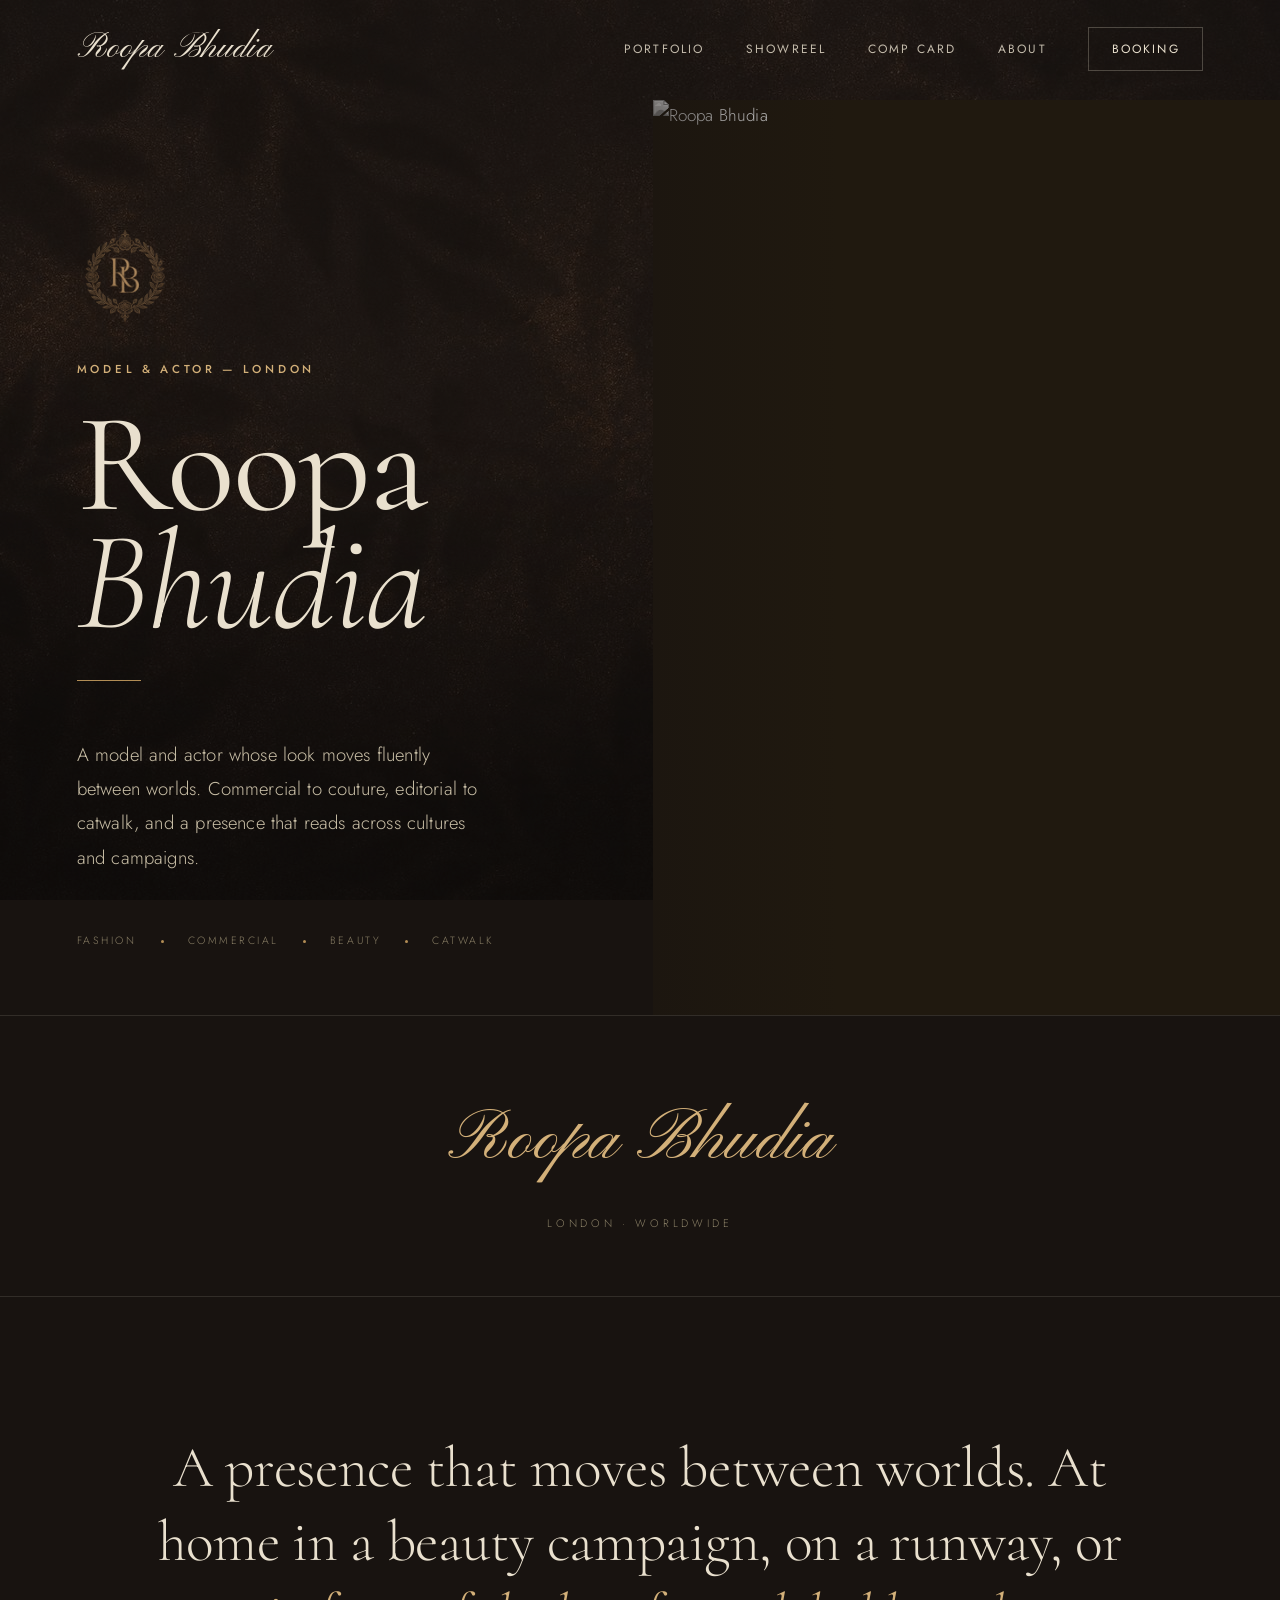
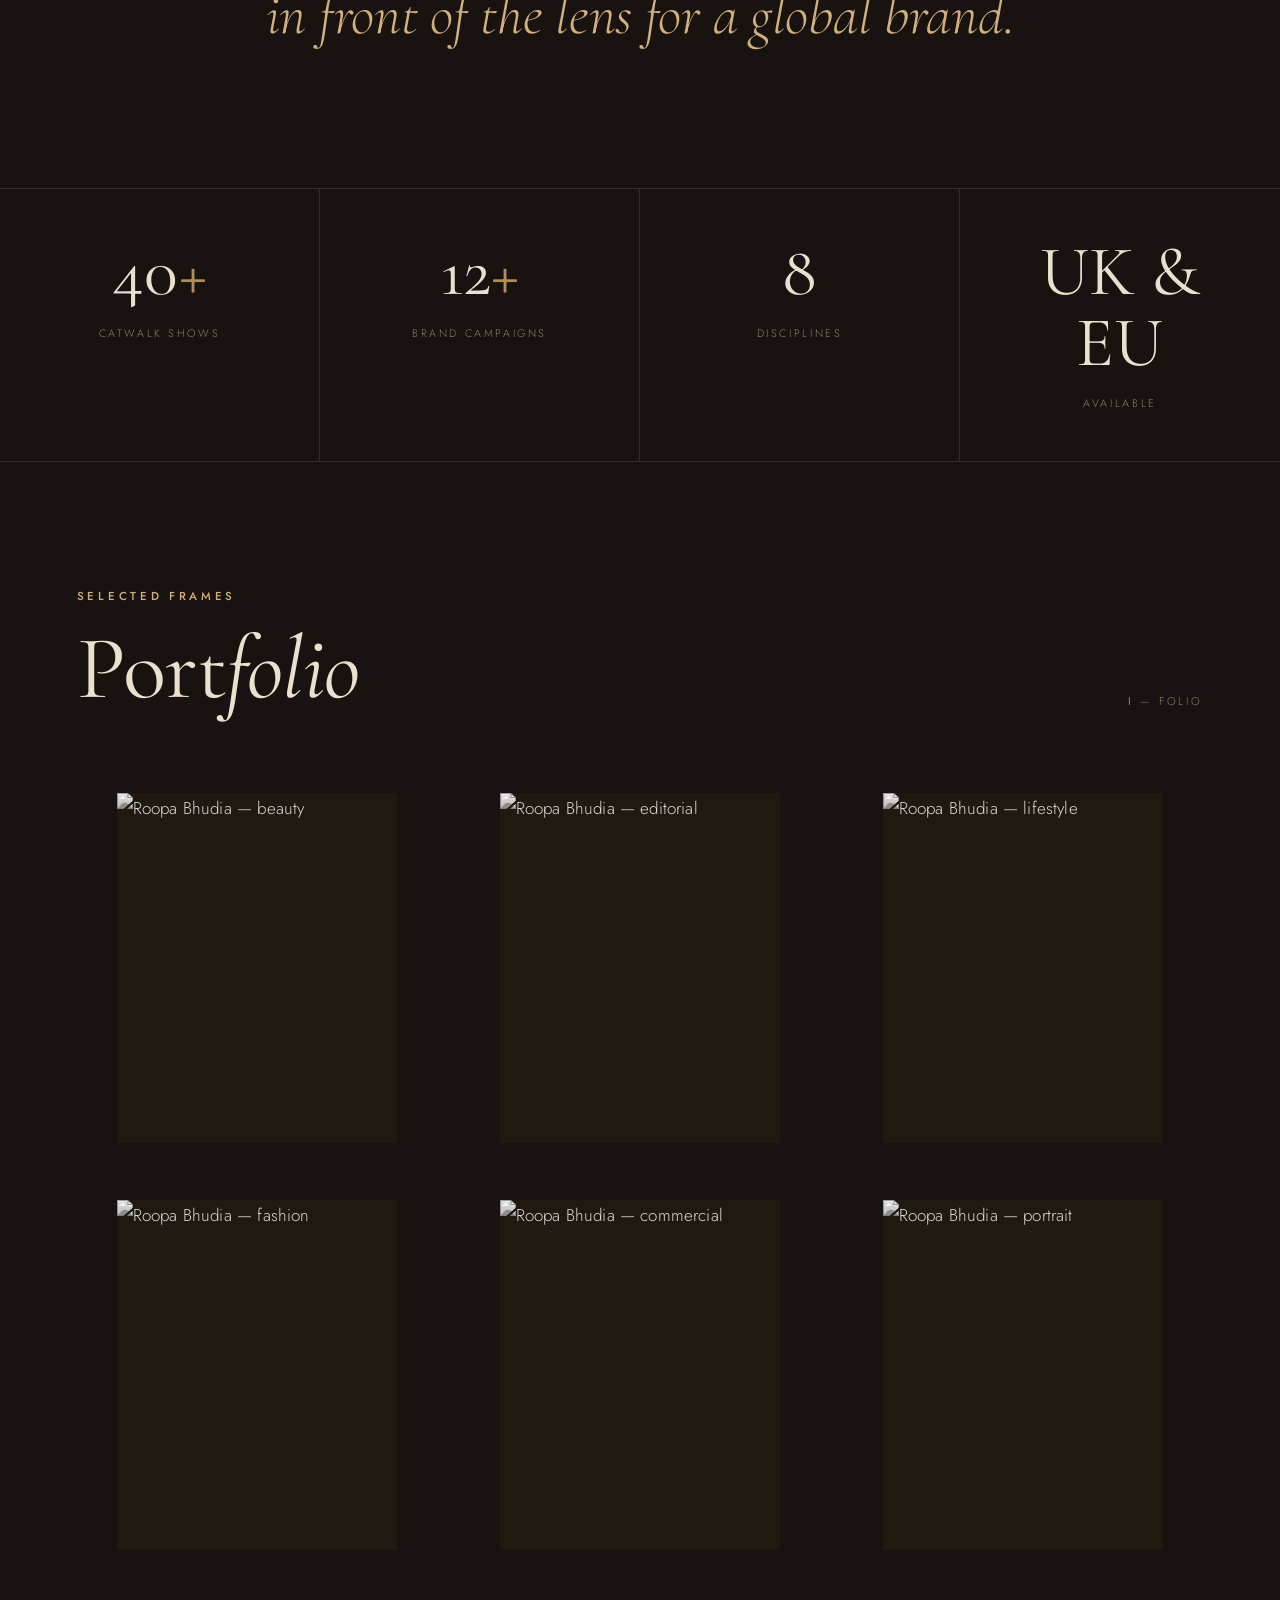
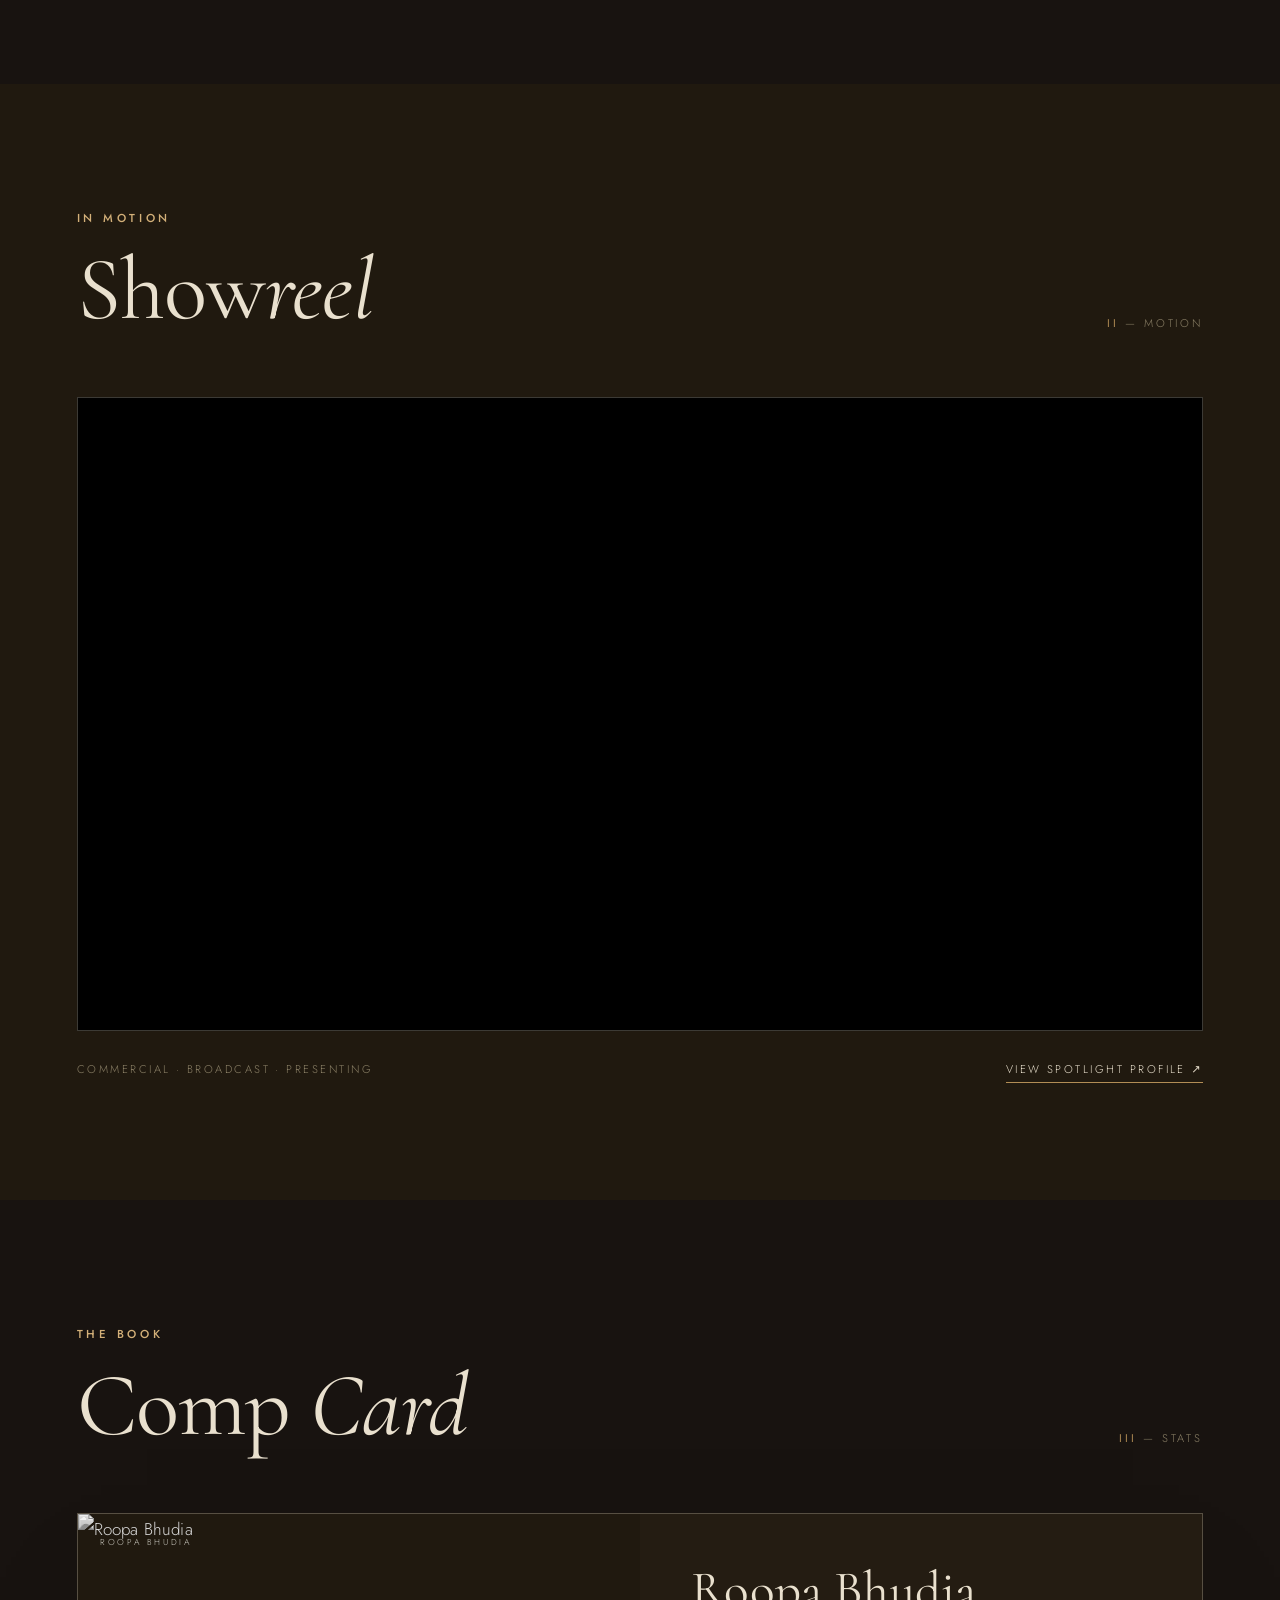
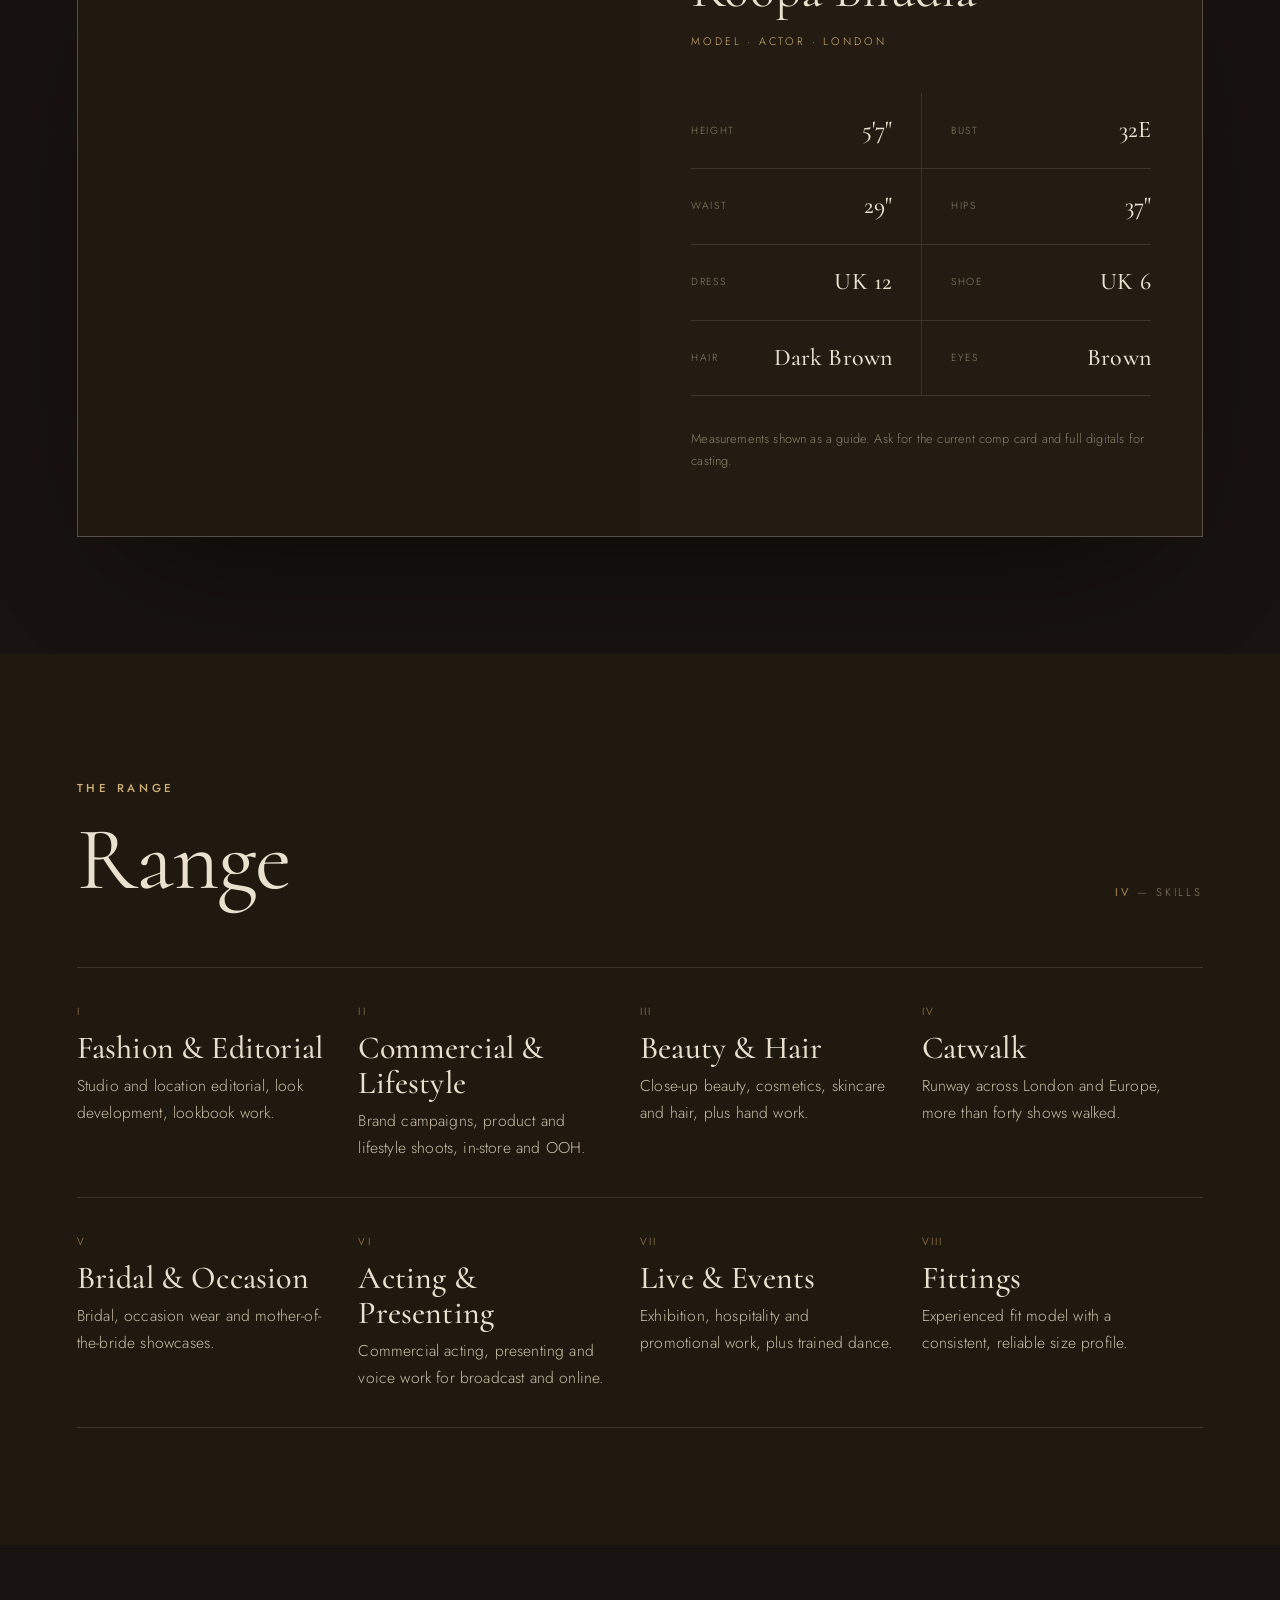
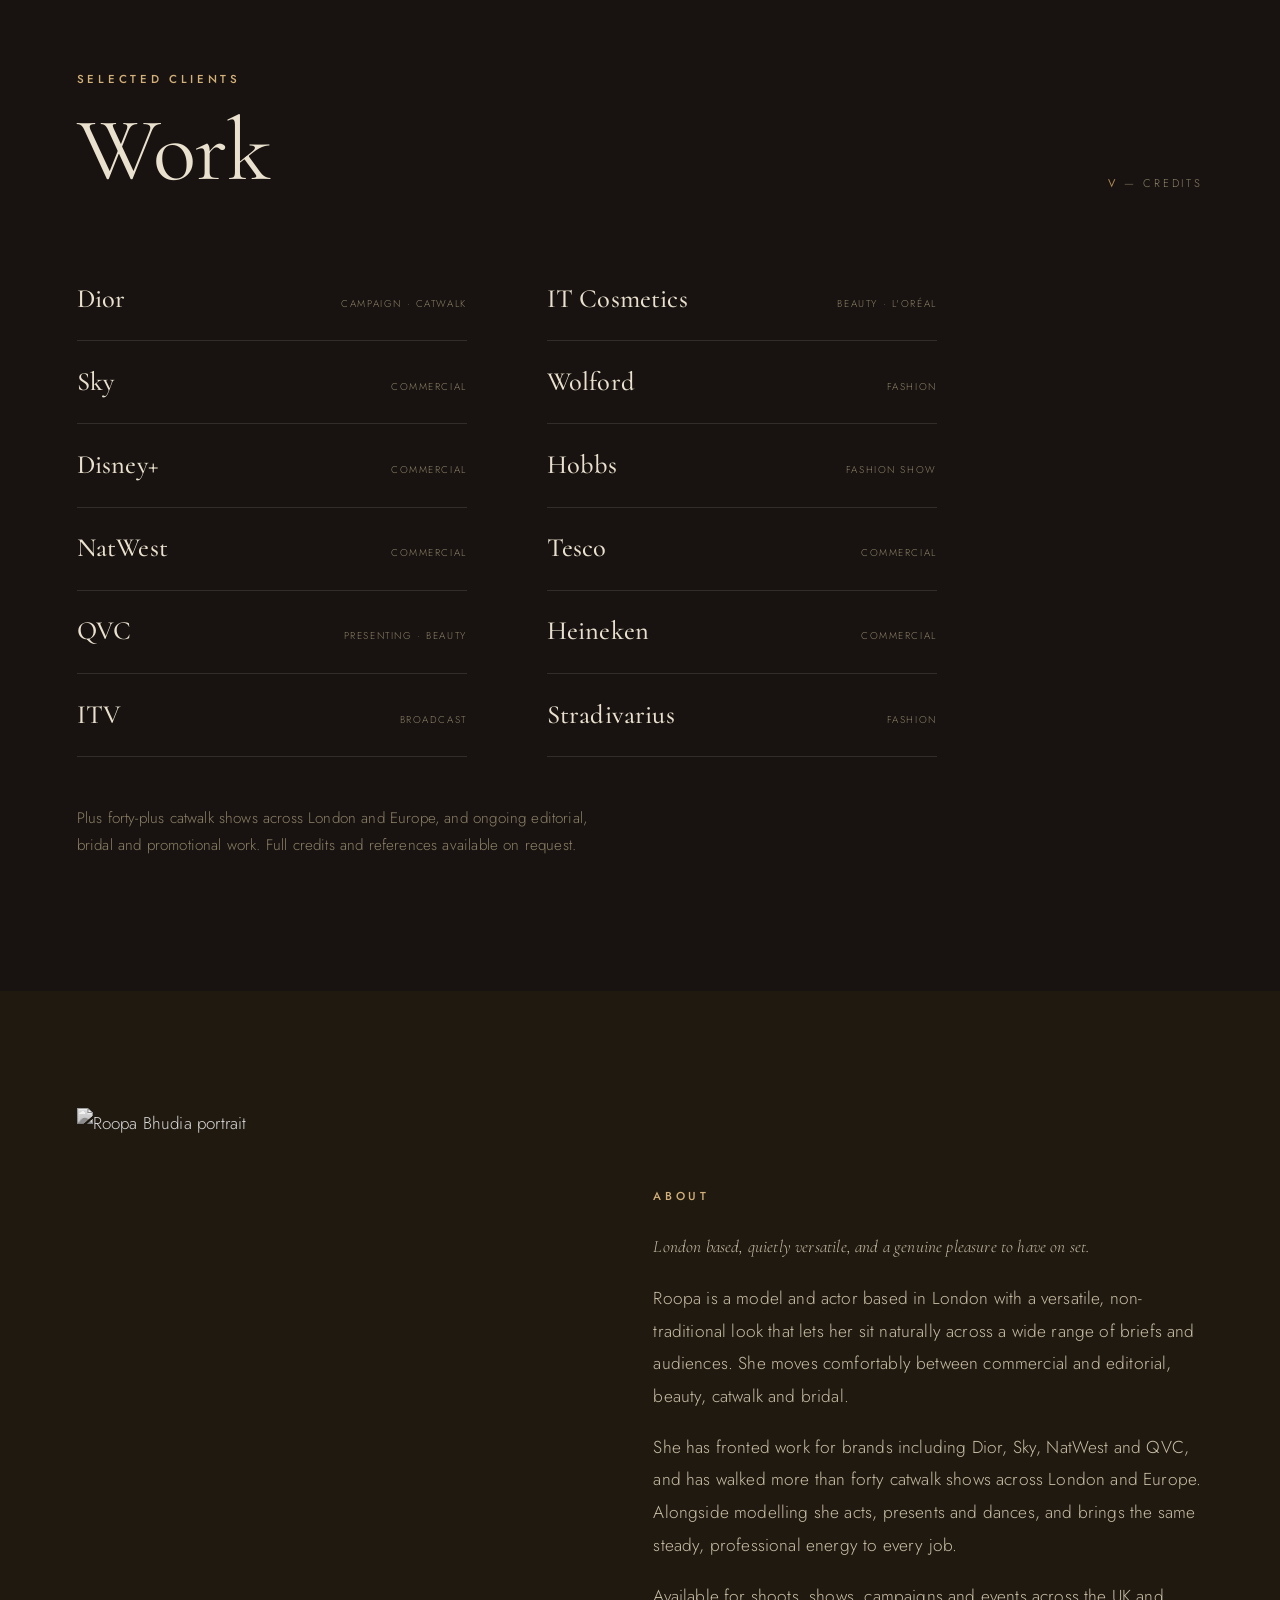
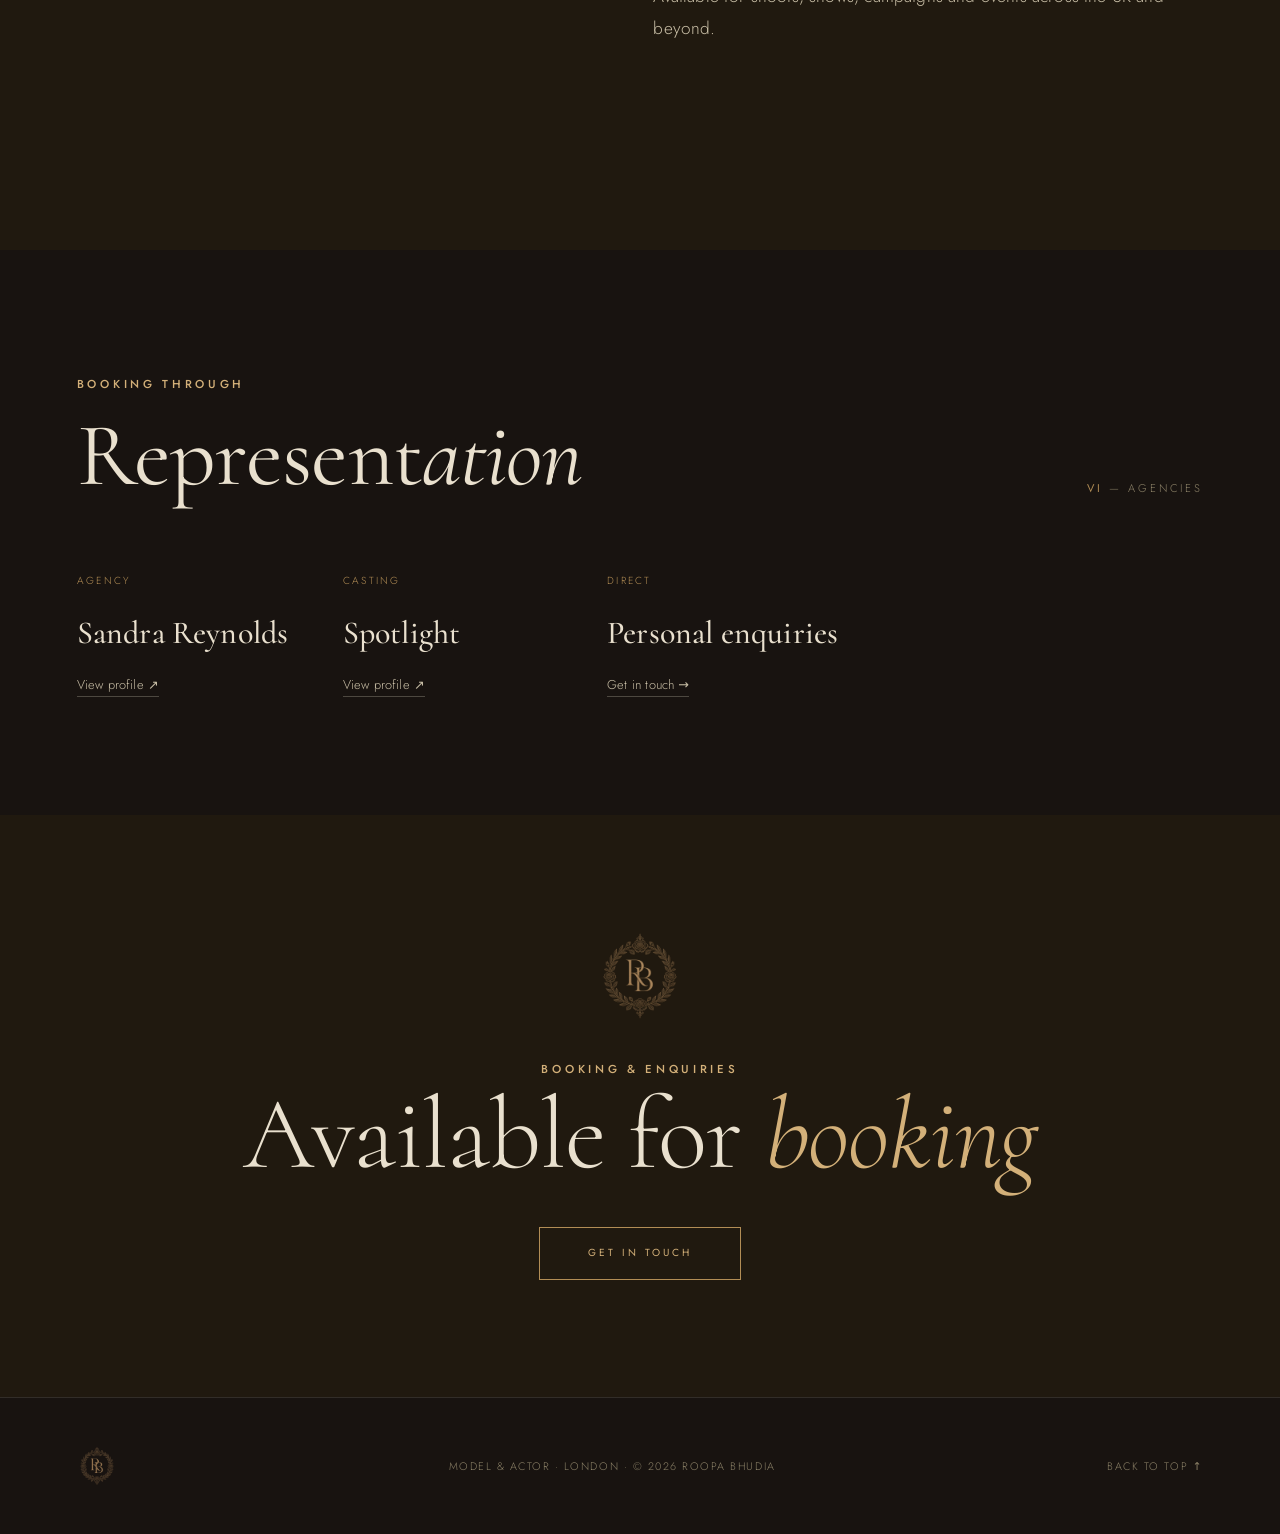
==== index.html @ d3103765 "Animated crest reveal, larger type, sharper copy" ====
<!doctype html>
<html lang="en">
<head>
<meta charset="utf-8" />
<meta name="viewport" content="width=device-width, initial-scale=1" />
<title>Roopa Bhudia — Model &amp; Actor, London</title>
<meta name="description" content="Roopa Bhudia is a London-based model and actor. Commercial, editorial, beauty, catwalk and bridal. Booking enquiries welcome." />
<meta property="og:title" content="Roopa Bhudia — Model &amp; Actor, London" />
<meta property="og:description" content="London-based model and actor. Commercial to couture, editorial to catwalk." />
<meta property="og:type" content="website" />

<link rel="icon" href="data:image/svg+xml,%3Csvg xmlns='http://www.w3.org/2000/svg' viewBox='0 0 100 100'%3E%3Crect width='100' height='100' fill='%23181310'/%3E%3Ccircle cx='50' cy='50' r='40' fill='none' stroke='%23b28d55' stroke-width='2'/%3E%3Ctext x='50' y='66' font-family='Georgia,serif' font-style='italic' font-size='40' fill='%23b28d55' text-anchor='middle'%3ERB%3C/text%3E%3C/svg%3E" />

<link rel="preconnect" href="https://fonts.googleapis.com">
<link rel="preconnect" href="https://fonts.gstatic.com" crossorigin>
<link href="https://fonts.googleapis.com/css2?family=Cormorant:ital,wght@0,300;0,400;0,500;1,300;1,400&family=Jost:wght@300;400;500&family=Pinyon+Script&display=swap" rel="stylesheet">
<link rel="stylesheet" href="assets/css/style.css" />

<noscript><style>
  .loader{display:none!important}
  body.loading{overflow:auto!important}
  .reveal{opacity:1!important;transform:none!important}
</style></noscript>

<!--
  IMAGES load from Roopa's agency profile (used with permission), shown grayscale and
  cropped from the top so the agency watermark along the bottom is hidden. Swap for
  Roopa's own high-res photos in assets/img/ when available.
  BRAND: crest is assets/logo/crest.png (from Bloom). An alternate is crest-alt.png.
  Before fully live: confirm stats ("CONFIRM STAT") and booking email ("CONTACT DETAIL").
-->
</head>
<body class="loading">
<div class="bgtexture" aria-hidden="true"></div>

<!-- ===== PRELOADER ===== -->
<div class="loader" id="loader">
  <div class="loader__crest">
    <div class="loader__glow"></div>
    <svg class="loader__ring" viewBox="0 0 200 200" aria-hidden="true"><circle cx="100" cy="100" r="96"/></svg>
    <img class="crest" src="assets/logo/crest.png" alt="Roopa Bhudia crest" />
    <span class="loader__name">Roopa Bhudia</span>
  </div>
</div>

<!-- ===== NAV ===== -->
<nav class="nav" id="nav">
  <a href="#top" class="nav__mark">
    <!-- To use a wordmark image logo instead, replace the text with an img in assets/logo/ -->
    Roopa Bhudia
  </a>
  <div class="nav__links" id="navlinks">
    <a href="#portfolio">Portfolio</a>
    <a href="#reel">Showreel</a>
    <a href="#card">Comp Card</a>
    <a href="#about">About</a>
    <a href="contact.html" class="nav__cta">Booking</a>
  </div>
  <button class="nav__burger" id="burger" aria-label="Menu" aria-expanded="false"><span></span><span></span><span></span></button>
</nav>

<!-- ===== HERO ===== -->
<header class="hero" id="top">
  <div class="hero__text">
    <img class="crest hero__crest" src="assets/logo/crest.png" alt="Roopa Bhudia crest" />
    <span class="eyebrow hero__eyebrow">Model &amp; Actor — London</span>
    <h1 class="hero__name">Roopa<em>Bhudia</em></h1>
    <div class="hero__rule"></div>
    <p class="hero__sub">A model and actor whose look moves fluently between worlds. Commercial to couture, editorial to catwalk, and a presence that reads across cultures and campaigns.</p>
    <div class="hero__meta"><span>Fashion</span><i class="dot"></i><span>Commercial</span><i class="dot"></i><span>Beauty</span><i class="dot"></i><span>Catwalk</span></div>
  </div>
  <div class="hero__portrait">
    <img src="https://media.sandrareynolds.co.uk/models/ovMhuvmQJBpCh1wlck8xqdkuhRs61dYZusTwOm7Va9qaipRhVltfI58kKKxkc6nQEQkWbh.jpg" alt="Roopa Bhudia" />
  </div>
</header>

<!-- ===== DIVIDER ===== -->
<div class="divider">
  <span class="script">Roopa Bhudia</span>
  <small>London · Worldwide</small>
</div>

<!-- ===== STATEMENT ===== -->
<section class="statement reveal">
  <p>A presence that moves between worlds. At home in a beauty campaign, on a runway, or <em>in front of the lens for a global brand.</em></p>
</section>

<!-- ===== FIGURES ===== -->
<div class="figures">
  <div class="figures__item"><div class="figures__n">40<span class="plus">+</span></div><div class="figures__l">Catwalk shows</div></div>
  <div class="figures__item"><div class="figures__n">12<span class="plus">+</span></div><div class="figures__l">Brand campaigns</div></div>
  <div class="figures__item"><div class="figures__n">8</div><div class="figures__l">Disciplines</div></div>
  <div class="figures__item"><div class="figures__n">UK &amp; EU</div><div class="figures__l">Available</div></div>
</div>

<!-- ===== PORTFOLIO ===== -->
<section class="section" id="portfolio">
  <div class="sec-head reveal">
    <div><span class="eyebrow">Selected Frames</span><h2 class="sec-head__title">Port<em>folio</em></h2></div>
    <span class="sec-head__num"><b>I</b> — Folio</span>
  </div>
  <div class="gallery reveal" id="gallery">
    <figure class="tile"><img src="https://media.sandrareynolds.co.uk/models/igTxQDx04T03e3GAs2qbePwGyKY70JB1jTlvyhmjW63Ednk6gZgleie3OBTwM1omZkvCHR.jpg" alt="Roopa Bhudia — beauty" loading="lazy" /><figcaption class="tile__cap"><b>Roopa Bhudia</b><small>Beauty</small></figcaption></figure>
    <figure class="tile"><img src="https://media.sandrareynolds.co.uk/models/wnQoiOxmZStOQ4yocDus1gcSbAFkZb7IQ4gk7PTbbUh3VHbWOaFxWZHCwd17p8Tqs46Yd0.jpg" alt="Roopa Bhudia — editorial" loading="lazy" /><figcaption class="tile__cap"><b>Roopa Bhudia</b><small>Editorial</small></figcaption></figure>
    <figure class="tile"><img src="https://media.sandrareynolds.co.uk/models/nRjPtBocGrN5YXKOg1ODWoAwNV9aWnC32G7kNfCn8pR3zg56koOfmNXpNADQ6lfiCDV68a.jpg" alt="Roopa Bhudia — lifestyle" loading="lazy" /><figcaption class="tile__cap"><b>Roopa Bhudia</b><small>Lifestyle</small></figcaption></figure>
    <figure class="tile"><img src="https://media.sandrareynolds.co.uk/models/g3zmyWvVsDnyKz09OMTk5t4ZxWMvOJtfDlyjlb73ef7sCVytz9ANw1r7JslB6blfUz8EXx.jpg" alt="Roopa Bhudia — fashion" loading="lazy" /><figcaption class="tile__cap"><b>Roopa Bhudia</b><small>Fashion</small></figcaption></figure>
    <figure class="tile"><img src="https://media.sandrareynolds.co.uk/models/8713HH8BVpLyEQvNtDHVeDNn82JjGtFd9lyMNhs6xfmUpWZz3VHKXocN0kXNTxgSvwSepE.jpg" alt="Roopa Bhudia — commercial" loading="lazy" /><figcaption class="tile__cap"><b>Roopa Bhudia</b><small>Commercial</small></figcaption></figure>
    <figure class="tile"><img src="https://media.sandrareynolds.co.uk/models/RlzsKwzXtzaW7v1SUVpKYuy0NiQUpNgmpi4VTECs0T39UsROChtMTTlvi0SnxQwsgFXt8J.jpg" alt="Roopa Bhudia — portrait" loading="lazy" /><figcaption class="tile__cap"><b>Roopa Bhudia</b><small>Portrait</small></figcaption></figure>
  </div>
</section>

<!-- ===== SHOWREEL ===== -->
<section class="section section--surface" id="reel">
  <div class="sec-head reveal">
    <div><span class="eyebrow">In Motion</span><h2 class="sec-head__title">Show<em>reel</em></h2></div>
    <span class="sec-head__num"><b>II</b> — Motion</span>
  </div>
  <div class="reel reveal"><iframe src="https://www.youtube.com/embed/zj6eQt3N890" title="Roopa Bhudia showreel" allow="accelerometer; autoplay; clipboard-write; encrypted-media; gyroscope; picture-in-picture" allowfullscreen></iframe></div>
  <div class="reel__meta reveal"><span>Commercial · Broadcast · Presenting</span><a href="https://www.spotlight.com/profile/0638-0162-1835" target="_blank" rel="noopener">View Spotlight profile ↗</a></div>
</section>

<!-- ===== COMP CARD ===== -->
<section class="section" id="card">
  <div class="sec-head reveal">
    <div><span class="eyebrow">The Book</span><h2 class="sec-head__title">Comp <em>Card</em></h2></div>
    <span class="sec-head__num"><b>III</b> — Stats</span>
  </div>
  <div class="comp reveal">
    <div class="comp__face"><span class="comp__facelabel">Roopa Bhudia</span><img src="https://media.sandrareynolds.co.uk/models/ZQheqhV4A3FHp8jn7WCKSHipMzUYB9GtLmQxGx023S6netcBFSVuc5NIDMCmiz2yqti1hd.jpg" alt="Roopa Bhudia" /></div>
    <div class="comp__body">
      <h3 class="comp__name">Roopa Bhudia</h3>
      <div class="comp__cat">Model · Actor · London</div>
      <!-- CONFIRM STAT: figures from the Sandra Reynolds profile. Have Roopa confirm before publishing. -->
      <ul class="stats">
        <li><span>Height</span><b>5'7"</b></li><li><span>Bust</span><b>32E</b></li>
        <li><span>Waist</span><b>29"</b></li><li><span>Hips</span><b>37"</b></li>
        <li><span>Dress</span><b>UK 12</b></li><li><span>Shoe</span><b>UK 6</b></li>
        <li><span>Hair</span><b>Dark Brown</b></li><li><span>Eyes</span><b>Brown</b></li>
      </ul>
      <p class="comp__note">Measurements shown as a guide. Ask for the current comp card and full digitals for casting.</p>
    </div>
  </div>
</section>

<!-- ===== RANGE ===== -->
<section class="section section--surface" id="range">
  <div class="sec-head reveal">
    <div><span class="eyebrow">The Range</span><h2 class="sec-head__title">Range</h2></div>
    <span class="sec-head__num"><b>IV</b> — Skills</span>
  </div>
  <div class="range reveal">
    <div class="range__item"><div class="range__n">I</div><h3>Fashion &amp; Editorial</h3><p>Studio and location editorial, look development, lookbook work.</p></div>
    <div class="range__item"><div class="range__n">II</div><h3>Commercial &amp; Lifestyle</h3><p>Brand campaigns, product and lifestyle shoots, in-store and OOH.</p></div>
    <div class="range__item"><div class="range__n">III</div><h3>Beauty &amp; Hair</h3><p>Close-up beauty, cosmetics, skincare and hair, plus hand work.</p></div>
    <div class="range__item"><div class="range__n">IV</div><h3>Catwalk</h3><p>Runway across London and Europe, more than forty shows walked.</p></div>
    <div class="range__item"><div class="range__n">V</div><h3>Bridal &amp; Occasion</h3><p>Bridal, occasion wear and mother-of-the-bride showcases.</p></div>
    <div class="range__item"><div class="range__n">VI</div><h3>Acting &amp; Presenting</h3><p>Commercial acting, presenting and voice work for broadcast and online.</p></div>
    <div class="range__item"><div class="range__n">VII</div><h3>Live &amp; Events</h3><p>Exhibition, hospitality and promotional work, plus trained dance.</p></div>
    <div class="range__item"><div class="range__n">VIII</div><h3>Fittings</h3><p>Experienced fit model with a consistent, reliable size profile.</p></div>
  </div>
</section>

<!-- ===== WORK ===== -->
<section class="section" id="work">
  <div class="sec-head reveal">
    <div><span class="eyebrow">Selected Clients</span><h2 class="sec-head__title">Work</h2></div>
    <span class="sec-head__num"><b>V</b> — Credits</span>
  </div>
  <div class="credits reveal">
    <div><b>Dior</b><small>Campaign · Catwalk</small></div><div><b>Sky</b><small>Commercial</small></div>
    <div><b>Disney+</b><small>Commercial</small></div><div><b>NatWest</b><small>Commercial</small></div>
    <div><b>QVC</b><small>Presenting · Beauty</small></div><div><b>ITV</b><small>Broadcast</small></div>
    <div><b>IT Cosmetics</b><small>Beauty · L'Oréal</small></div><div><b>Wolford</b><small>Fashion</small></div>
    <div><b>Hobbs</b><small>Fashion Show</small></div><div><b>Tesco</b><small>Commercial</small></div>
    <div><b>Heineken</b><small>Commercial</small></div><div><b>Stradivarius</b><small>Fashion</small></div>
  </div>
  <p class="reveal" style="margin-top:3rem;color:var(--muted);font-size:.95rem;max-width:60ch;font-weight:300">Plus forty-plus catwalk shows across London and Europe, and ongoing editorial, bridal and promotional work. Full credits and references available on request.</p>
</section>

<!-- ===== ABOUT ===== -->
<section class="section section--surface" id="about">
  <div class="about">
    <div class="about__img reveal"><img src="https://media.sandrareynolds.co.uk/models/dDgnsnymiKyJ8fUxhVZgqUn4rvsaVtzrCyftDfgWlB0BhXOCXQye2vjfEtcZzXYXy4NDNm.jpg" alt="Roopa Bhudia portrait" loading="lazy" /></div>
    <div class="reveal">
      <span class="eyebrow">About</span>
      <p class="about__lead" style="margin-top:1.4rem">London based, quietly versatile, and a genuine pleasure to have on set.</p>
      <p>Roopa is a model and actor based in London with a versatile, non-traditional look that lets her sit naturally across a wide range of briefs and audiences. She moves comfortably between commercial and editorial, beauty, catwalk and bridal.</p>
      <p>She has fronted work for brands including Dior, Sky, NatWest and QVC, and has walked more than forty catwalk shows across London and Europe. Alongside modelling she acts, presents and dances, and brings the same steady, professional energy to every job.</p>
      <p>Available for shoots, shows, campaigns and events across the UK and beyond.</p>
    </div>
  </div>
</section>

<!-- ===== REPRESENTATION ===== -->
<section class="section" id="representation">
  <div class="sec-head reveal">
    <div><span class="eyebrow">Booking Through</span><h2 class="sec-head__title">Represent<em>ation</em></h2></div>
    <span class="sec-head__num"><b>VI</b> — Agencies</span>
  </div>
  <div class="rep reveal">
    <div class="rep__item"><span>Agency</span><b>Sandra Reynolds</b><a href="https://www.sandrareynolds.co.uk/model/roopa-bhudia" target="_blank" rel="noopener">View profile ↗</a></div>
    <div class="rep__item"><span>Casting</span><b>Spotlight</b><a href="https://www.spotlight.com/profile/0638-0162-1835" target="_blank" rel="noopener">View profile ↗</a></div>
    <div class="rep__item"><span>Direct</span><b>Personal enquiries</b><a href="contact.html">Get in touch →</a></div>
  </div>
</section>

<!-- ===== CTA ===== -->
<section class="section cta section--surface">
  <img class="crest cta__crest" src="assets/logo/crest.png" alt="Roopa Bhudia crest" />
  <span class="eyebrow reveal">Booking &amp; Enquiries</span>
  <h2 class="cta__big reveal">Available for <em>booking</em></h2>
  <a href="contact.html" class="btn reveal">Get in touch</a>
</section>

<!-- ===== FOOTER ===== -->
<footer>
  <img class="footcrest" src="assets/logo/crest.png" alt="Roopa Bhudia crest" />
  <span>Model &amp; Actor · London · © <span id="yr"></span> Roopa Bhudia</span>
  <a href="#top">Back to top ↑</a>
</footer>

<script src="assets/js/main.js"></script>
<script>
  setTimeout(function(){
    if (window.__rbInit) return;
    document.body.classList.remove('loading');
    var l=document.getElementById('loader'); if(l) l.style.display='none';
    document.querySelectorAll('.reveal').forEach(function(e){ e.classList.add('in'); });
  }, 4300);
</script>
</body>
</html>
---- assets/css/style.css ----
/* =========================================================
   Roopa Bhudia — Maison (quiet luxury)
   Display: Cormorant | Labels/body: Jost | Logo: Pinyon Script
   Espresso + bone + antique bronze. Restraint over decoration.
   Images cropped top-weighted to remove agency watermark.
   ========================================================= */

:root{
  --bg:#181310;
  --bg-2:#20190f;
  --surface:#241c12;
  --bone:#e9e0ce;
  --bone-2:#cabfa0;
  --bone-soft:#c8bea6;
  --bronze:#b28d55;
  --bronze-soft:#d3b079;
  --muted:#8b8067;
  --line:rgba(233,224,206,.13);
  --line-2:rgba(233,224,206,.26);
  --shadow:0 60px 130px -70px rgba(0,0,0,.8);
  --pad:clamp(1.4rem,6vw,8.5rem);
  --serif:"Cormorant",Georgia,serif;
  --sans:"Jost",system-ui,-apple-system,sans-serif;
  --script:"Pinyon Script",cursive;
  --ease:cubic-bezier(.22,.8,.28,1);
}

*{box-sizing:border-box}
html{scroll-behavior:smooth}
body{margin:0;background:var(--bg);color:var(--bone);font-family:var(--sans);font-weight:300;line-height:1.78;font-size:17px;-webkit-font-smoothing:antialiased;overflow-x:hidden;letter-spacing:.01em}
body.loading{overflow:hidden}
a{color:inherit;text-decoration:none}
img{display:block;max-width:100%}

/* faint grain + warm vignette */
body::before{content:"";position:fixed;inset:0;z-index:1;pointer-events:none;opacity:.05;mix-blend-mode:overlay;background-image:url("data:image/svg+xml,%3Csvg xmlns='http://www.w3.org/2000/svg' width='120' height='120'%3E%3Cfilter id='n'%3E%3CfeTurbulence type='fractalNoise' baseFrequency='.85' numOctaves='2'/%3E%3C/filter%3E%3Crect width='100%25' height='100%25' filter='url(%23n)'/%3E%3C/svg%3E")}
body::after{content:"";position:fixed;inset:0;z-index:1;pointer-events:none;background:radial-gradient(120% 90% at 50% 0%,transparent 55%,rgba(0,0,0,.35))}

.eyebrow{font-size:.72rem;letter-spacing:.32em;text-transform:uppercase;font-weight:500;color:var(--bronze-soft);display:inline-block}
.script{font-family:var(--script)}
.crest{color:var(--bronze)}
::selection{background:var(--bronze);color:var(--bg)}
:focus-visible{outline:1px solid var(--bronze);outline-offset:4px}

/* ---------- PRELOADER ---------- */
.loader{position:fixed;inset:0;z-index:9000;background:var(--bg);display:flex;align-items:center;justify-content:center;transition:opacity 1.1s ease,visibility 1.1s}
.loader.done{opacity:0;visibility:hidden}
.loader__crest{position:relative;width:min(380px,66vw);aspect-ratio:1;display:flex;align-items:center;justify-content:center}
.loader__glow{position:absolute;inset:-22%;background:radial-gradient(circle,rgba(178,141,85,.18),transparent 62%);opacity:0;animation:l_glow 1.8s ease .3s forwards}
.loader__ring{position:absolute;inset:-6%;width:112%;height:112%;transform:rotate(-90deg)}
.loader__ring circle{fill:none;stroke:var(--bronze);stroke-width:.7;stroke-dasharray:603;stroke-dashoffset:603;animation:l_ring 2.1s var(--ease) .1s forwards}
.loader .crest{width:100%;opacity:0;filter:blur(20px);transform:scale(.82);animation:l_crest 2s var(--ease) .3s forwards}
.loader__name{position:absolute;bottom:-3.2rem;left:50%;transform:translateX(-50%) translateY(12px);white-space:nowrap;font-family:var(--script);font-size:2.2rem;color:var(--bronze-soft);opacity:0;animation:l_name 1s ease 1.4s forwards}
@keyframes l_ring{to{stroke-dashoffset:0}}
@keyframes l_crest{0%{opacity:0;filter:blur(20px);transform:scale(.82)}55%{opacity:1}100%{opacity:1;filter:blur(0);transform:scale(1)}}
@keyframes l_name{to{opacity:1;transform:translateX(-50%) translateY(0)}}
@keyframes l_glow{to{opacity:1}}

/* ---------- NAV ---------- */
.nav{position:fixed;top:0;left:0;right:0;z-index:60;display:flex;align-items:center;justify-content:space-between;padding:1.7rem var(--pad);transition:background .6s,padding .6s,border-color .6s;border-bottom:1px solid transparent}
.nav.scrolled{background:rgba(24,19,16,.72);backdrop-filter:blur(18px);border-bottom:1px solid var(--line);padding-top:1.1rem;padding-bottom:1.1rem}
.nav__mark{font-family:var(--script);font-size:2.2rem;line-height:1;color:var(--bone);display:flex;align-items:center;gap:.6rem}
.nav__mark img{height:48px;width:auto}
.nav__links{display:flex;gap:2.6rem;align-items:center}
.nav__links a{font-size:.75rem;letter-spacing:.18em;text-transform:uppercase;font-weight:400;color:var(--bone);opacity:.82;transition:opacity .3s,color .3s}
.nav__links a:hover{opacity:1;color:var(--bronze-soft)}
.nav__cta{border:1px solid var(--line-2);padding:.65rem 1.4rem;opacity:1!important}
.nav__cta:hover{background:var(--bronze);color:var(--bg)!important;border-color:var(--bronze)}
.nav__burger{display:none;background:none;border:0;cursor:pointer;padding:.4rem;color:var(--bone)}
.nav__burger span{display:block;width:24px;height:1px;background:currentColor;margin:6px 0;transition:.3s}

/* content above overlays */
.nav,header,section,footer,.divider,.figures{position:relative;z-index:2}

/* Bloom crest images + texture layer */
img.crest,img.footcrest{display:block;height:auto;object-fit:contain}
.bgtexture{position:fixed;inset:0;z-index:0;background:url(../img/texture.jpg) center/cover no-repeat;opacity:.32;pointer-events:none}
@media(prefers-reduced-motion:reduce){.bgtexture{opacity:.2}}

/* ---------- HERO ---------- */
.hero{min-height:100svh;display:grid;grid-template-columns:1.02fr .98fr;position:relative}
.hero__text{display:flex;flex-direction:column;justify-content:center;padding:8rem var(--pad) 4rem;position:relative}
.hero__crest{width:96px;margin-bottom:2.2rem}
.hero__eyebrow{display:block;margin-bottom:1.6rem}
.hero__name{font-family:var(--serif);font-weight:400;font-size:clamp(4.2rem,11vw,10.5rem);line-height:.84;letter-spacing:-.01em;margin:0}
.hero__name em{font-style:italic;font-weight:300;display:block;color:var(--bone)}
.hero__rule{width:64px;height:1px;background:var(--bronze);margin:2.4rem 0}
.hero__sub{max-width:38ch;font-size:1.16rem;color:var(--bone-soft);font-weight:300;line-height:1.85}
.hero__meta{display:flex;gap:1.5rem;align-items:center;margin-top:2.4rem;font-size:.66rem;letter-spacing:.24em;text-transform:uppercase;color:var(--muted);flex-wrap:wrap}
.hero__meta .dot{width:3px;height:3px;border-radius:50%;background:var(--bronze)}
.hero__portrait{position:relative;overflow:hidden;background:var(--bg-2)}
.hero__portrait img{width:100%;height:118%;object-fit:cover;object-position:center top;filter:grayscale(1) contrast(1.02) brightness(.96);transition:filter 1.4s ease}
.hero__portrait:hover img{filter:grayscale(0) contrast(1) brightness(1)}
.hero__portrait::after{content:"";position:absolute;inset:0;background:linear-gradient(90deg,rgba(24,19,16,.5),transparent 30%);pointer-events:none}

/* ---------- DIVIDER (name/script) ---------- */
.divider{text-align:center;padding:clamp(3rem,7vh,5rem) var(--pad);border-top:1px solid var(--line);border-bottom:1px solid var(--line)}
.divider .script{font-family:var(--script);font-size:clamp(2.4rem,6vw,4.4rem);color:var(--bronze-soft)}
.divider small{display:block;font-size:.68rem;letter-spacing:.34em;text-transform:uppercase;color:var(--muted);margin-top:.6rem}

/* ---------- STATEMENT ---------- */
.statement{padding:clamp(6rem,15vh,12rem) var(--pad);max-width:1150px;margin:0 auto;text-align:center}
.statement p{font-family:var(--serif);font-weight:300;font-size:clamp(2rem,4.6vw,3.6rem);line-height:1.28;letter-spacing:-.005em;margin:0}
.statement em{font-style:italic;color:var(--bronze-soft)}

/* ---------- FIGURES ---------- */
.figures{display:grid;grid-template-columns:repeat(4,1fr);border-top:1px solid var(--line);border-bottom:1px solid var(--line)}
.figures__item{padding:3rem var(--pad);text-align:center;border-right:1px solid var(--line)}
.figures__item:last-child{border-right:0}
.figures__n{font-family:var(--serif);font-weight:400;font-size:clamp(3rem,5.5vw,4.6rem);line-height:1;color:var(--bone)}
.figures__n .plus{color:var(--bronze)}
.figures__l{font-size:.68rem;letter-spacing:.24em;text-transform:uppercase;color:var(--muted);margin-top:1rem}
@media(max-width:720px){.figures{grid-template-columns:1fr 1fr}.figures__item:nth-child(2){border-right:0}.figures__item{border-bottom:1px solid var(--line)}}

/* ---------- SECTION ---------- */
.section{padding:clamp(5rem,13vh,11rem) var(--pad)}
.section--surface{background:var(--bg-2)}
.sec-head{display:flex;justify-content:space-between;align-items:flex-end;gap:2rem;flex-wrap:wrap;margin-bottom:4rem}
.sec-head__title{font-family:var(--serif);font-size:clamp(3rem,7vw,6rem);font-weight:400;line-height:.96;letter-spacing:-.01em;margin:1rem 0 0}
.sec-head__title em{font-style:italic}
.sec-head__num{font-size:.7rem;letter-spacing:.26em;text-transform:uppercase;color:var(--muted)}
.sec-head__num b{color:var(--bronze);font-weight:400}

/* ---------- PORTFOLIO (watermark-cropped grid) ---------- */
.gallery{display:grid;grid-template-columns:repeat(3,1fr);gap:1.4rem}
@media(max-width:1000px){.gallery{grid-template-columns:repeat(2,1fr)}}
@media(max-width:600px){.gallery{grid-template-columns:1fr}}
.tile{position:relative;overflow:hidden;background:var(--bg-2);aspect-ratio:4/5}
.tile img{width:100%;height:120%;object-fit:cover;object-position:center top;filter:grayscale(1) contrast(1.03) brightness(.95);transition:transform 1.3s var(--ease),filter .8s ease}
.tile:hover img{transform:scale(1.04);filter:grayscale(0) contrast(1) brightness(1)}
.tile__cap{position:absolute;left:0;right:0;bottom:0;padding:1.3rem 1.4rem;display:flex;justify-content:space-between;align-items:flex-end;background:linear-gradient(transparent,rgba(20,15,11,.75));opacity:0;transition:opacity .5s}
.tile:hover .tile__cap{opacity:1}
.tile__cap b{font-family:var(--serif);font-style:italic;font-weight:500;font-size:1.35rem;color:var(--bone)}
.tile__cap small{font-size:.62rem;letter-spacing:.22em;text-transform:uppercase;color:var(--bronze-soft)}
.tile--wide{grid-column:span 2;aspect-ratio:auto}
@media(max-width:600px){.tile--wide{grid-column:span 1}}

/* ---------- SHOWREEL ---------- */
.reel{position:relative;border:1px solid var(--line-2);aspect-ratio:16/9;overflow:hidden;background:#000}
.reel iframe{position:absolute;inset:0;width:100%;height:100%;border:0}
.reel__meta{margin-top:1.8rem;display:flex;justify-content:space-between;gap:1rem;flex-wrap:wrap;font-size:.7rem;letter-spacing:.22em;text-transform:uppercase;color:var(--muted)}
.reel__meta a{color:var(--bone);border-bottom:1px solid var(--bronze);padding-bottom:2px}

/* ---------- COMP CARD ---------- */
.comp{display:grid;grid-template-columns:1fr 1fr;border:1px solid var(--line-2);background:var(--surface);box-shadow:var(--shadow)}
.comp__face{position:relative;overflow:hidden;min-height:560px;background:var(--bg-2)}
.comp__face img{width:100%;height:116%;object-fit:cover;object-position:center top;position:absolute;inset:0;filter:grayscale(1) contrast(1.03) brightness(.95)}
.comp__facelabel{position:absolute;top:1.3rem;left:1.4rem;z-index:2;font-size:.54rem;letter-spacing:.3em;text-transform:uppercase;color:var(--bone);mix-blend-mode:difference}
.comp__body{padding:clamp(2.2rem,4vw,3.6rem);display:flex;flex-direction:column;justify-content:center}
.comp__name{font-family:var(--serif);font-size:3.2rem;font-weight:400;margin:0;line-height:1}
.comp__cat{font-size:.68rem;letter-spacing:.26em;text-transform:uppercase;color:var(--bronze-soft);margin-top:1rem}
.stats{list-style:none;padding:0;margin:2.6rem 0 0;display:grid;grid-template-columns:1fr 1fr}
.stats li{display:flex;justify-content:space-between;gap:1rem;padding:1rem 0;border-bottom:1px solid var(--line);font-size:.9rem}
.stats li:nth-child(odd){padding-right:1.8rem}
.stats li:nth-child(even){padding-left:1.8rem;border-left:1px solid var(--line)}
.stats span{color:var(--muted);font-size:.64rem;letter-spacing:.16em;text-transform:uppercase;align-self:center}
.stats b{font-weight:500;font-family:var(--serif);font-size:1.5rem;color:var(--bone)}
.comp__note{margin-top:2rem;font-size:.8rem;color:var(--muted);line-height:1.7;font-weight:300}

/* ---------- RANGE ---------- */
.range{display:grid;grid-template-columns:repeat(auto-fit,minmax(240px,1fr));border-top:1px solid var(--line)}
.range__item{padding:2.2rem 1.8rem 2.2rem 0;border-bottom:1px solid var(--line)}
.range__n{font-size:.66rem;letter-spacing:.2em;color:var(--bronze);text-transform:uppercase}
.range__item h3{font-family:var(--serif);font-weight:500;font-size:2rem;margin:.5rem 0 .5rem;line-height:1.1;color:var(--bone)}
.range__item p{margin:0;font-size:.98rem;color:var(--bone-soft);line-height:1.7;font-weight:300}

/* ---------- CREDITS ---------- */
.credits{columns:2;column-gap:5rem;max-width:860px}
.credits div{break-inside:avoid;display:flex;justify-content:space-between;gap:1rem;align-items:baseline;padding:1.1rem 0;border-bottom:1px solid var(--line);transition:padding-left .4s var(--ease)}
.credits div:hover{padding-left:.7rem}
.credits b{font-family:var(--serif);font-weight:500;font-size:1.65rem;color:var(--bone)}
.credits small{font-size:.62rem;letter-spacing:.16em;text-transform:uppercase;color:var(--muted)}

/* ---------- ABOUT ---------- */
.about{display:grid;grid-template-columns:1fr 1.1fr;gap:clamp(2rem,6vw,6rem);align-items:center}
.about__img{overflow:hidden;background:var(--bg-2);aspect-ratio:4/5}
.about__img img{width:100%;height:116%;object-fit:cover;object-position:center top;filter:grayscale(1) contrast(1.03) brightness(.95);transition:filter 1.2s}
.about__img:hover img{filter:grayscale(0) contrast(1) brightness(1)}
.about__lead{font-family:var(--serif);font-style:italic;font-size:clamp(2rem,3.1vw,2.7rem);line-height:1.3;font-weight:300;margin:0 0 1.8rem;color:var(--bone)}
.about p{color:var(--bone-soft);font-size:1.08rem;line-height:1.9;margin:0 0 1.1rem;font-weight:300}

/* ---------- REPRESENTATION ---------- */
.rep{display:flex;gap:3.4rem;flex-wrap:wrap}
.rep__item{min-width:210px}
.rep__item span{font-size:.64rem;letter-spacing:.22em;text-transform:uppercase;color:var(--bronze)}
.rep__item b{display:block;font-family:var(--serif);font-size:2rem;font-weight:500;margin:.7rem 0 .4rem;color:var(--bone)}
.rep__item a{color:var(--bone-soft);font-size:.8rem;border-bottom:1px solid var(--line-2);padding-bottom:2px}
.rep__item a:hover{border-color:var(--bronze);color:var(--bone)}

/* ---------- CTA ---------- */
.cta{text-align:center;position:relative}
.cta__crest{width:88px;margin:0 auto 2rem}
.cta__big{font-family:var(--serif);font-weight:300;line-height:1;font-size:clamp(3rem,8vw,7rem);margin:0 0 2.6rem;letter-spacing:-.01em}
.cta__big em{font-style:italic;color:var(--bronze-soft)}
.btn{display:inline-block;border:1px solid var(--bronze);color:var(--bronze-soft);padding:1.05rem 3rem;font-size:.64rem;letter-spacing:.3em;text-transform:uppercase;transition:.45s;font-weight:400}
.btn:hover{background:var(--bronze);color:var(--bg)}

/* ---------- CONTACT ---------- */
.contact-wrap{min-height:100svh;padding:9.5rem var(--pad) 5rem;display:grid;grid-template-columns:1fr 1fr;gap:clamp(2.5rem,7vw,7rem);align-items:start}
.contact-intro h1{font-family:var(--serif);font-weight:300;font-size:clamp(3rem,6.5vw,5.6rem);line-height:.94;letter-spacing:-.01em;margin:1.4rem 0 0}
.contact-intro h1 em{font-style:italic;color:var(--bronze-soft)}
.contact-intro p{color:var(--bone-soft);max-width:42ch;margin-top:1.8rem;line-height:1.85;font-weight:300}
.contact-details{margin-top:3rem;display:grid;gap:1.7rem}
.contact-details a.big{font-family:var(--serif);font-size:1.9rem;color:var(--bone);font-weight:400}
.contact-details a.big:hover{color:var(--bronze-soft)}
.contact-details .lbl{font-size:.62rem;letter-spacing:.22em;text-transform:uppercase;color:var(--bronze);display:block;margin-bottom:.4rem}
.contact-details span{color:var(--bone-soft);font-weight:300}
.contact-social{display:flex;gap:2rem;margin-top:2.6rem;flex-wrap:wrap}
.contact-social a{font-size:.7rem;letter-spacing:.2em;text-transform:uppercase;color:var(--bone-soft)}
.contact-social a:hover{color:var(--bronze-soft)}
.form{border:1px solid var(--line-2);padding:clamp(2rem,3.5vw,3rem);background:var(--surface)}
.form h2{font-family:var(--serif);font-weight:400;font-size:2.1rem;margin:0 0 2rem;color:var(--bone)}
.field{margin-bottom:1.5rem}
.field label{display:block;font-size:.62rem;letter-spacing:.18em;text-transform:uppercase;color:var(--muted);margin-bottom:.5rem}
.field input,.field select,.field textarea{width:100%;background:transparent;border:0;border-bottom:1px solid var(--line-2);color:var(--bone);font-family:var(--sans);font-weight:300;font-size:.98rem;padding:.65rem 0;transition:border-color .3s}
.field input:focus,.field select:focus,.field textarea:focus{outline:none;border-color:var(--bronze)}
.field select option{background:var(--bg);color:var(--bone)}
.field textarea{resize:vertical;min-height:120px}
.form .btn{width:100%;background:var(--bronze);color:var(--bg);border-color:var(--bronze);cursor:pointer;margin-top:.8rem}
.form .btn:hover{background:transparent;color:var(--bronze-soft)}
.form__note{font-size:.7rem;color:var(--muted);margin-top:1.2rem;text-align:center;font-weight:300}
.hidden-hp{position:absolute;left:-9999px}

/* ---------- FOOTER ---------- */
footer{padding:3rem var(--pad);display:flex;justify-content:space-between;align-items:center;gap:1.4rem;flex-wrap:wrap;border-top:1px solid var(--line);font-size:.68rem;letter-spacing:.14em;text-transform:uppercase;color:var(--muted)}
footer .footcrest{width:40px;color:var(--bronze)}
footer .script{font-family:var(--script);font-size:1.6rem;letter-spacing:0;text-transform:none;color:var(--bone)}
footer a:hover{color:var(--bronze-soft)}

/* ---------- REVEAL ---------- */
.reveal{opacity:0;transform:translateY(30px);transition:opacity 1.1s ease,transform 1.1s var(--ease)}
.reveal.in{opacity:1;transform:none}

/* ---------- RESPONSIVE ---------- */
@media(max-width:900px){
  .hero{grid-template-columns:1fr}
  .hero__portrait{min-height:60svh;order:-1}
  .hero__text{padding-top:7rem}
  .comp{grid-template-columns:1fr}
  .comp__face{min-height:66vh}
  .about{grid-template-columns:1fr}
  .about__img{order:-1;max-height:66vh;aspect-ratio:auto}
  .contact-wrap{grid-template-columns:1fr;padding-top:7.5rem}
  .credits{columns:1}
  .nav__links{position:fixed;inset:0 0 0 auto;width:min(80vw,340px);background:var(--bg);flex-direction:column;justify-content:center;gap:2.2rem;padding:2rem;transform:translateX(100%);transition:transform .5s var(--ease);border-left:1px solid var(--line)}
  .nav__links.open{transform:none}
  .nav__links a{font-size:1rem;opacity:1}
  .nav__burger{display:block;z-index:70}
}
@media(prefers-reduced-motion:reduce){
  *{animation:none!important;scroll-behavior:auto;transition-duration:.001s!important}
  .reveal{opacity:1!important;transform:none!important}
  .loader .crest{opacity:1!important;transform:none!important;filter:none!important}
  .loader__ring circle{stroke-dashoffset:0!important}
  .loader__name,.loader__glow{opacity:1!important;transform:translateX(-50%)!important}
}
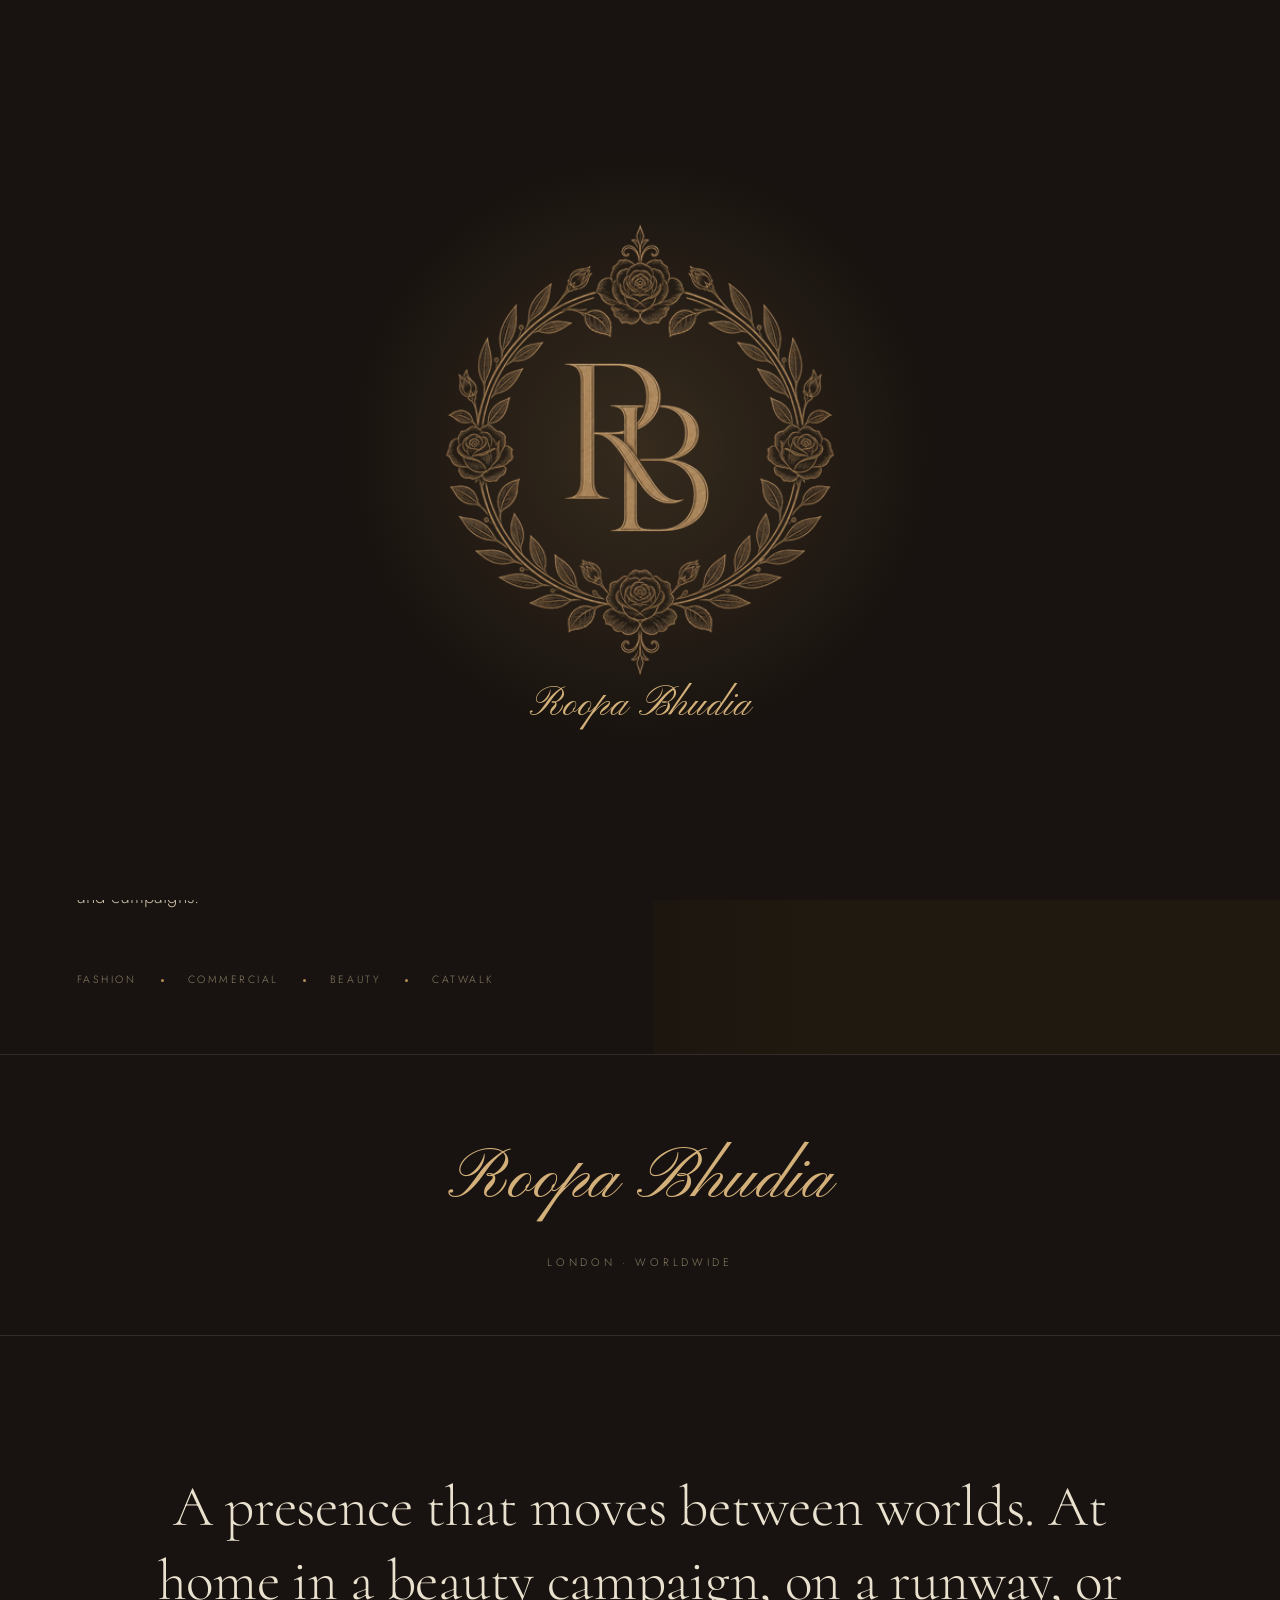
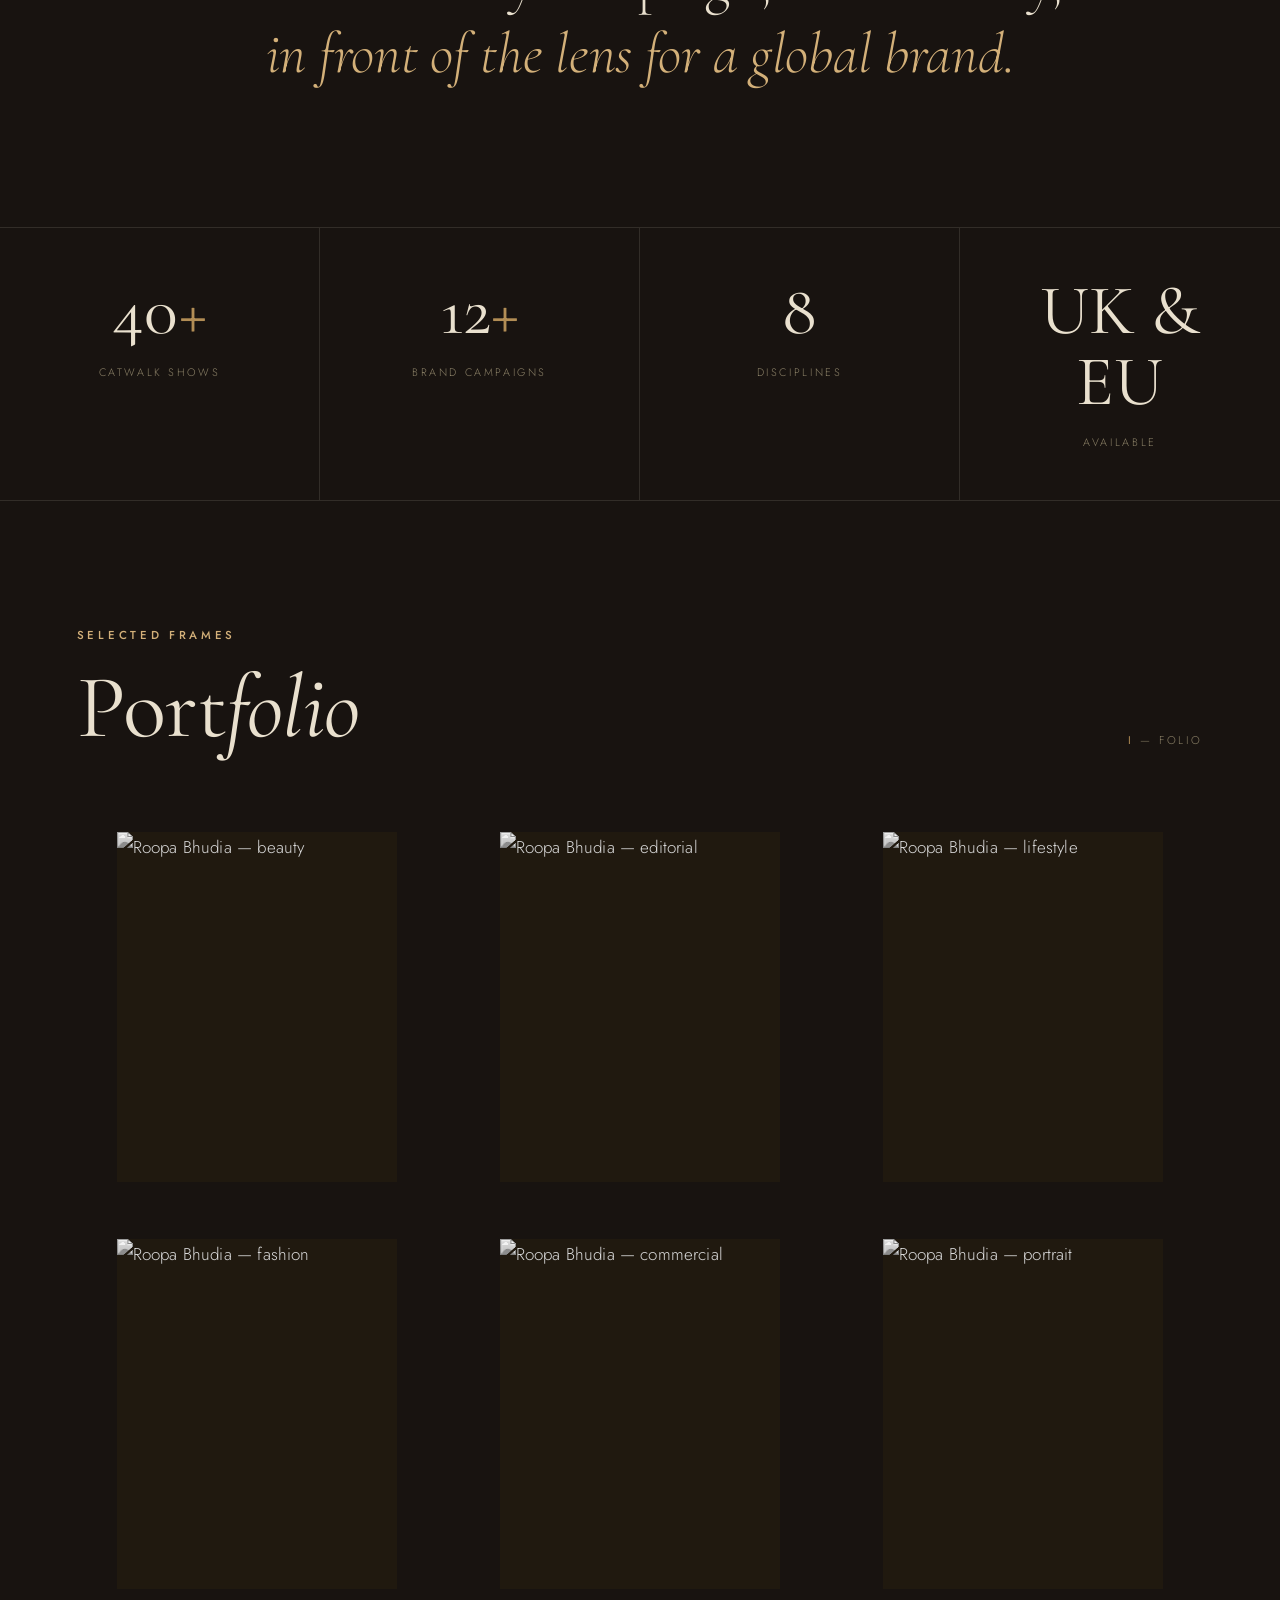
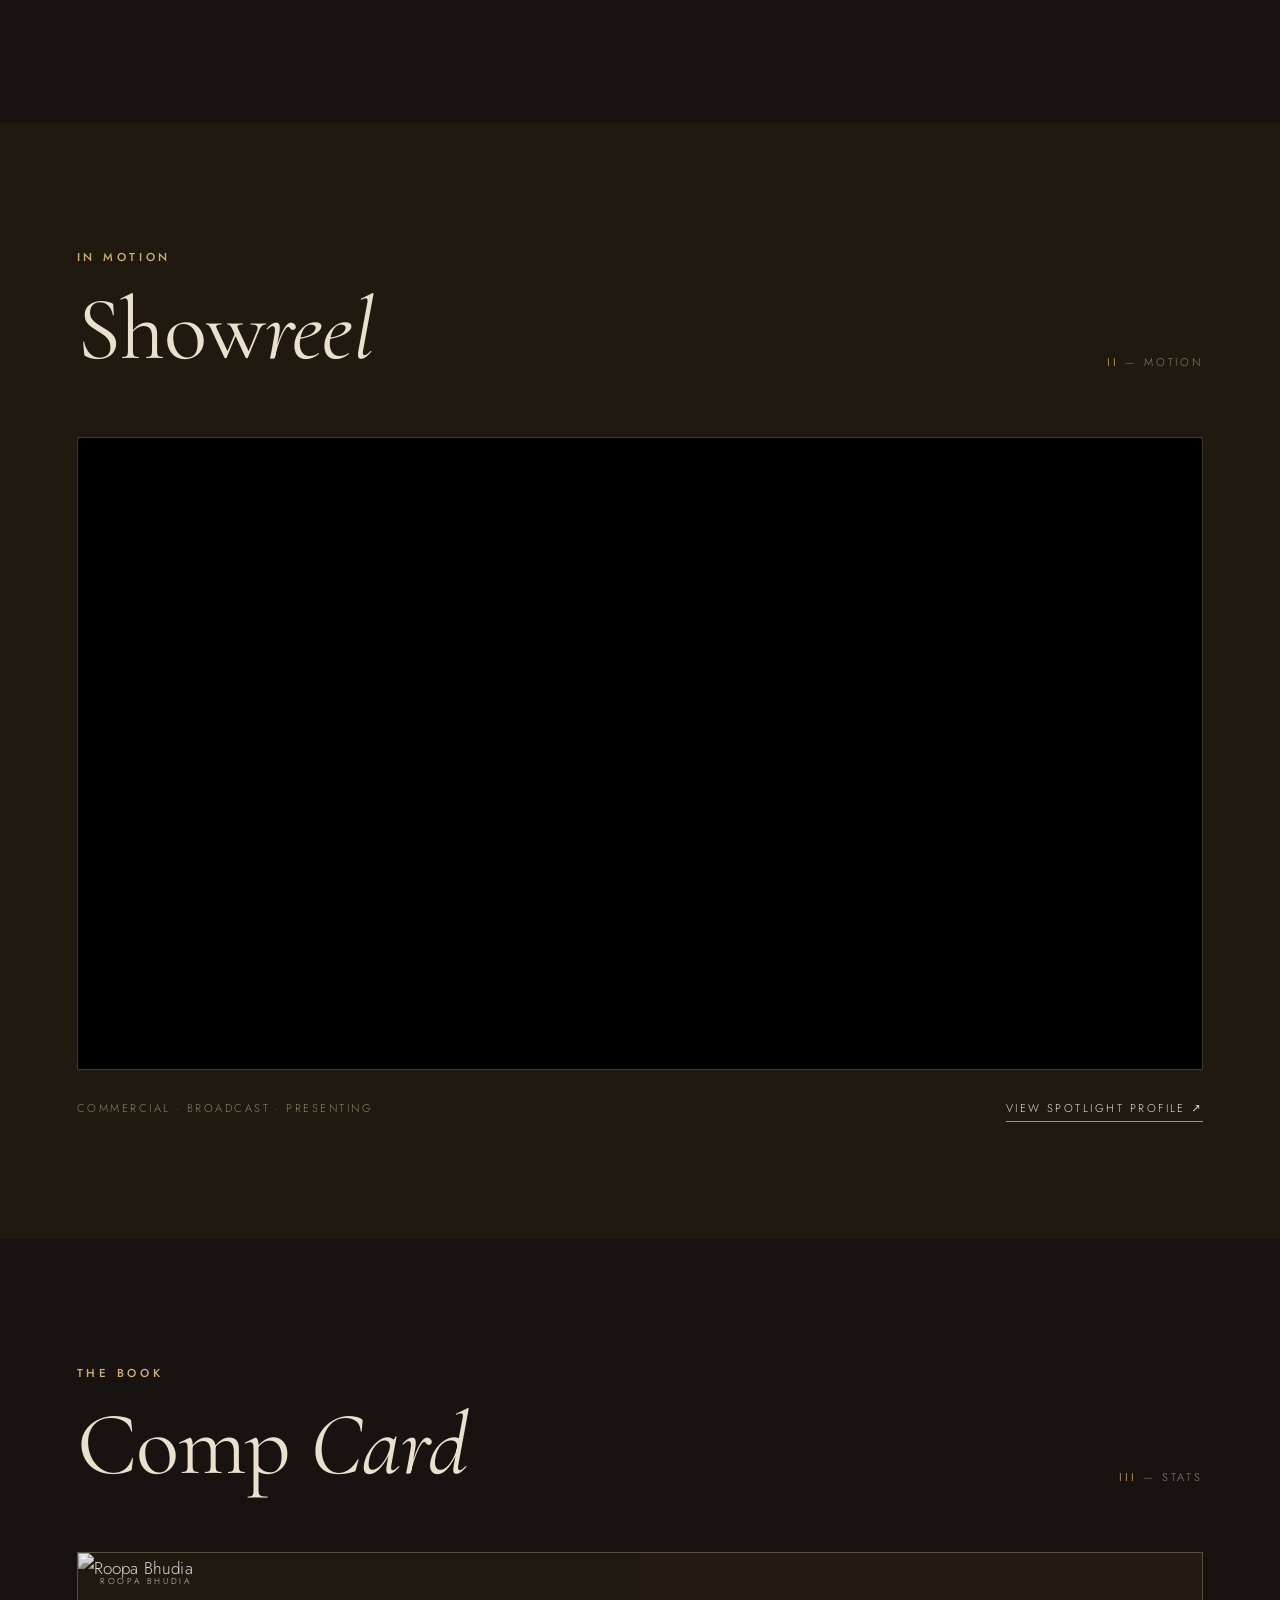
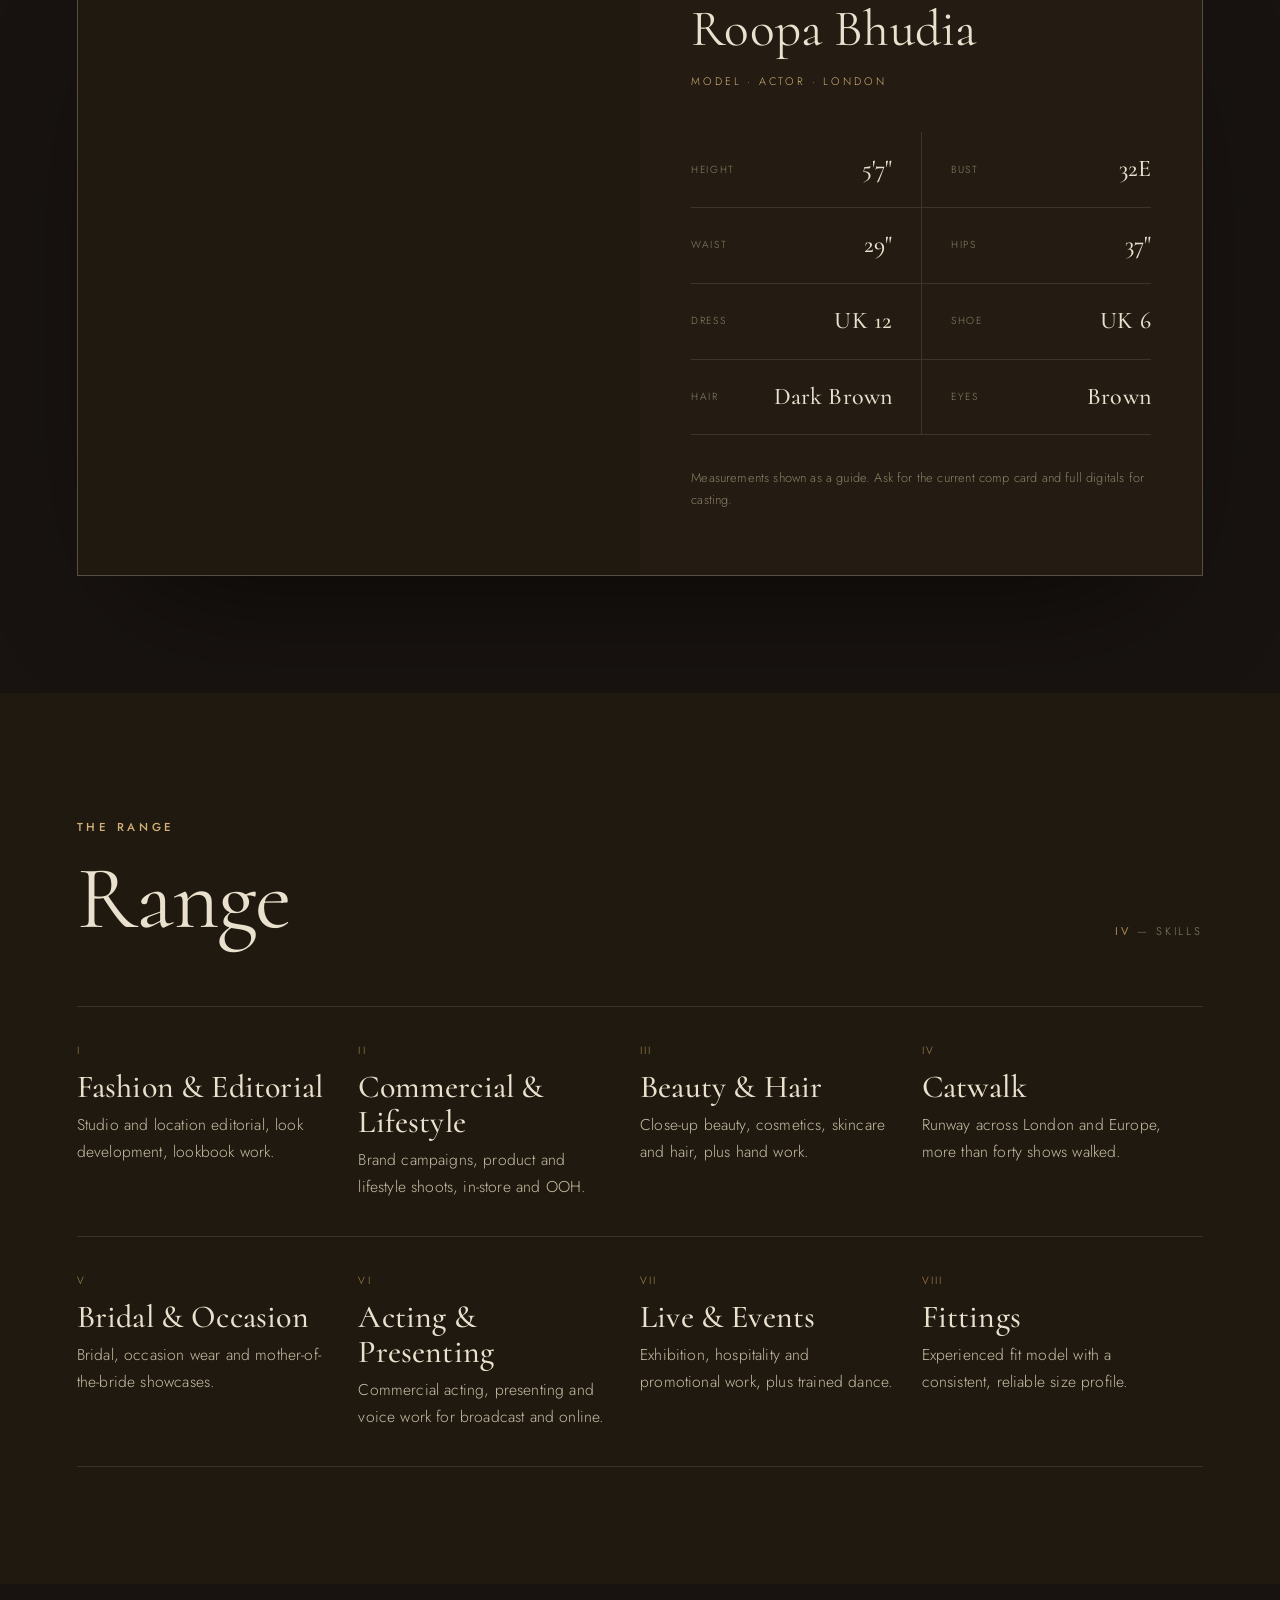
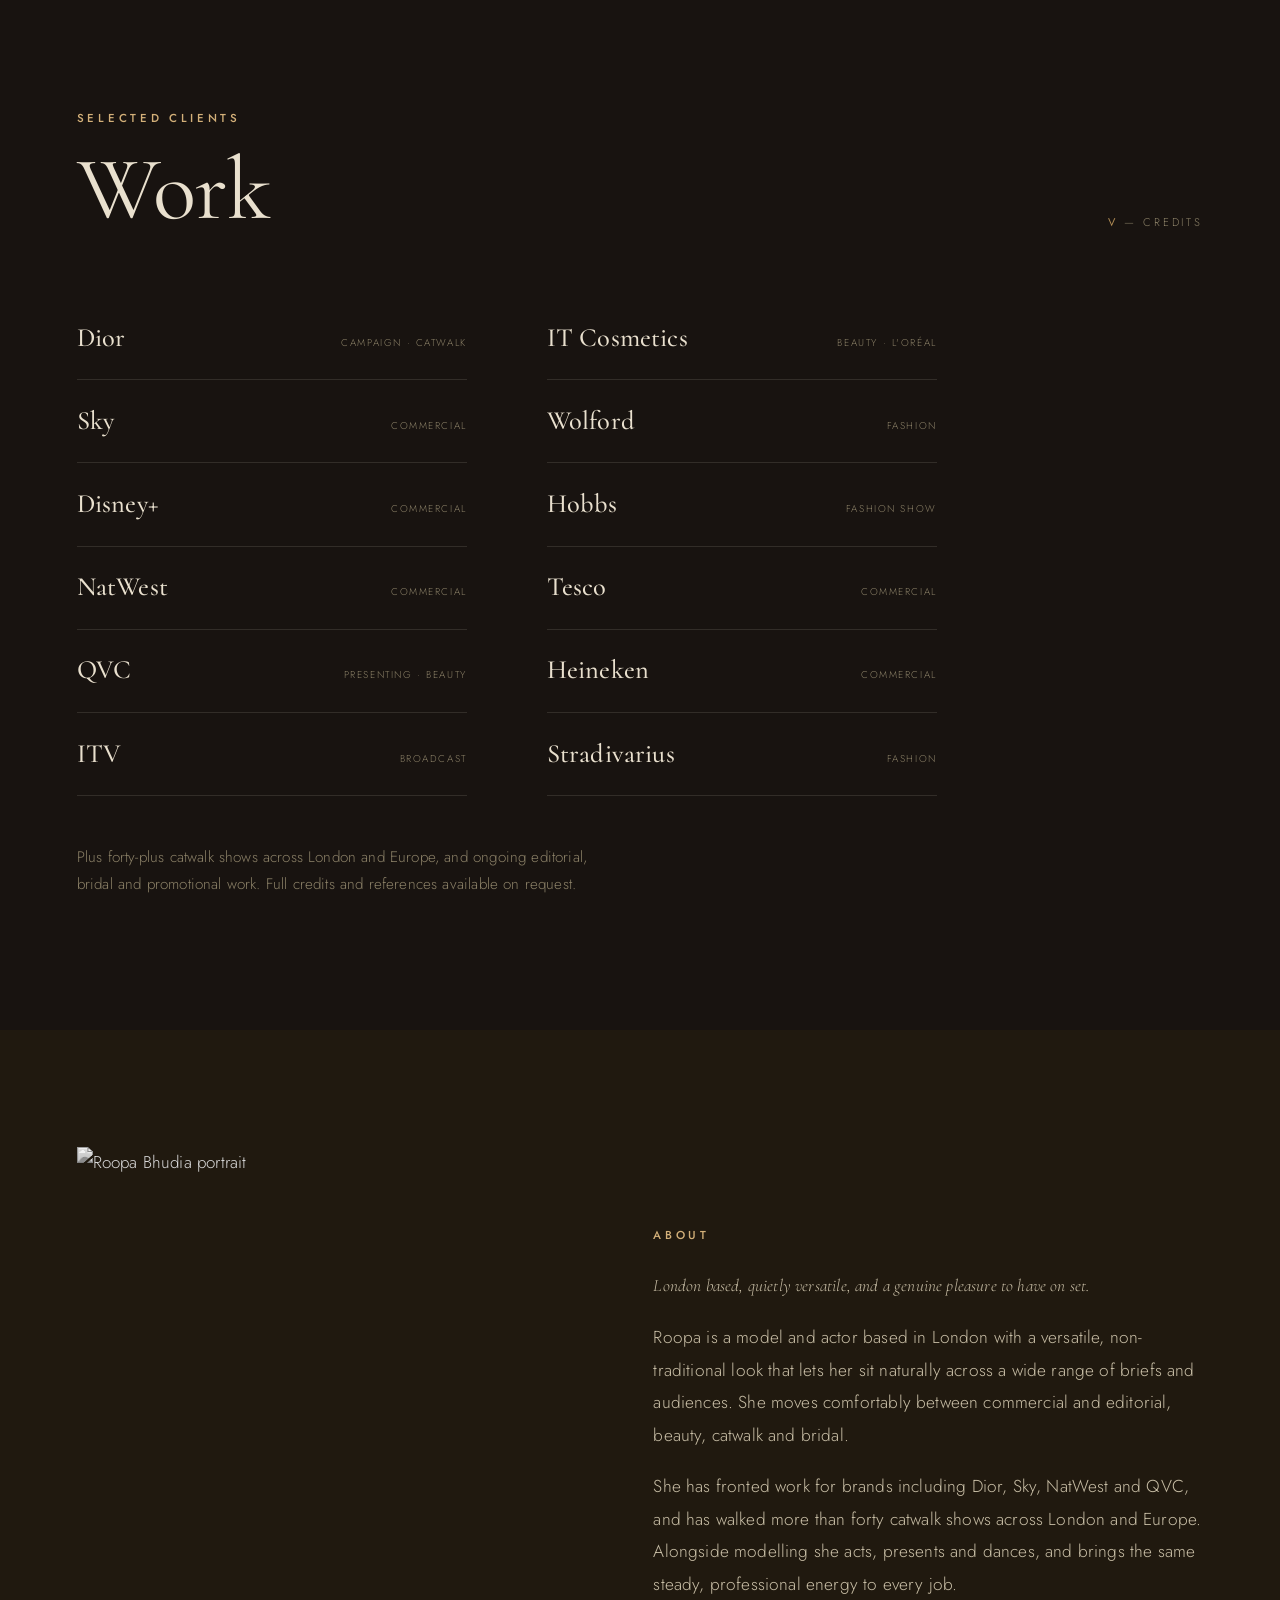
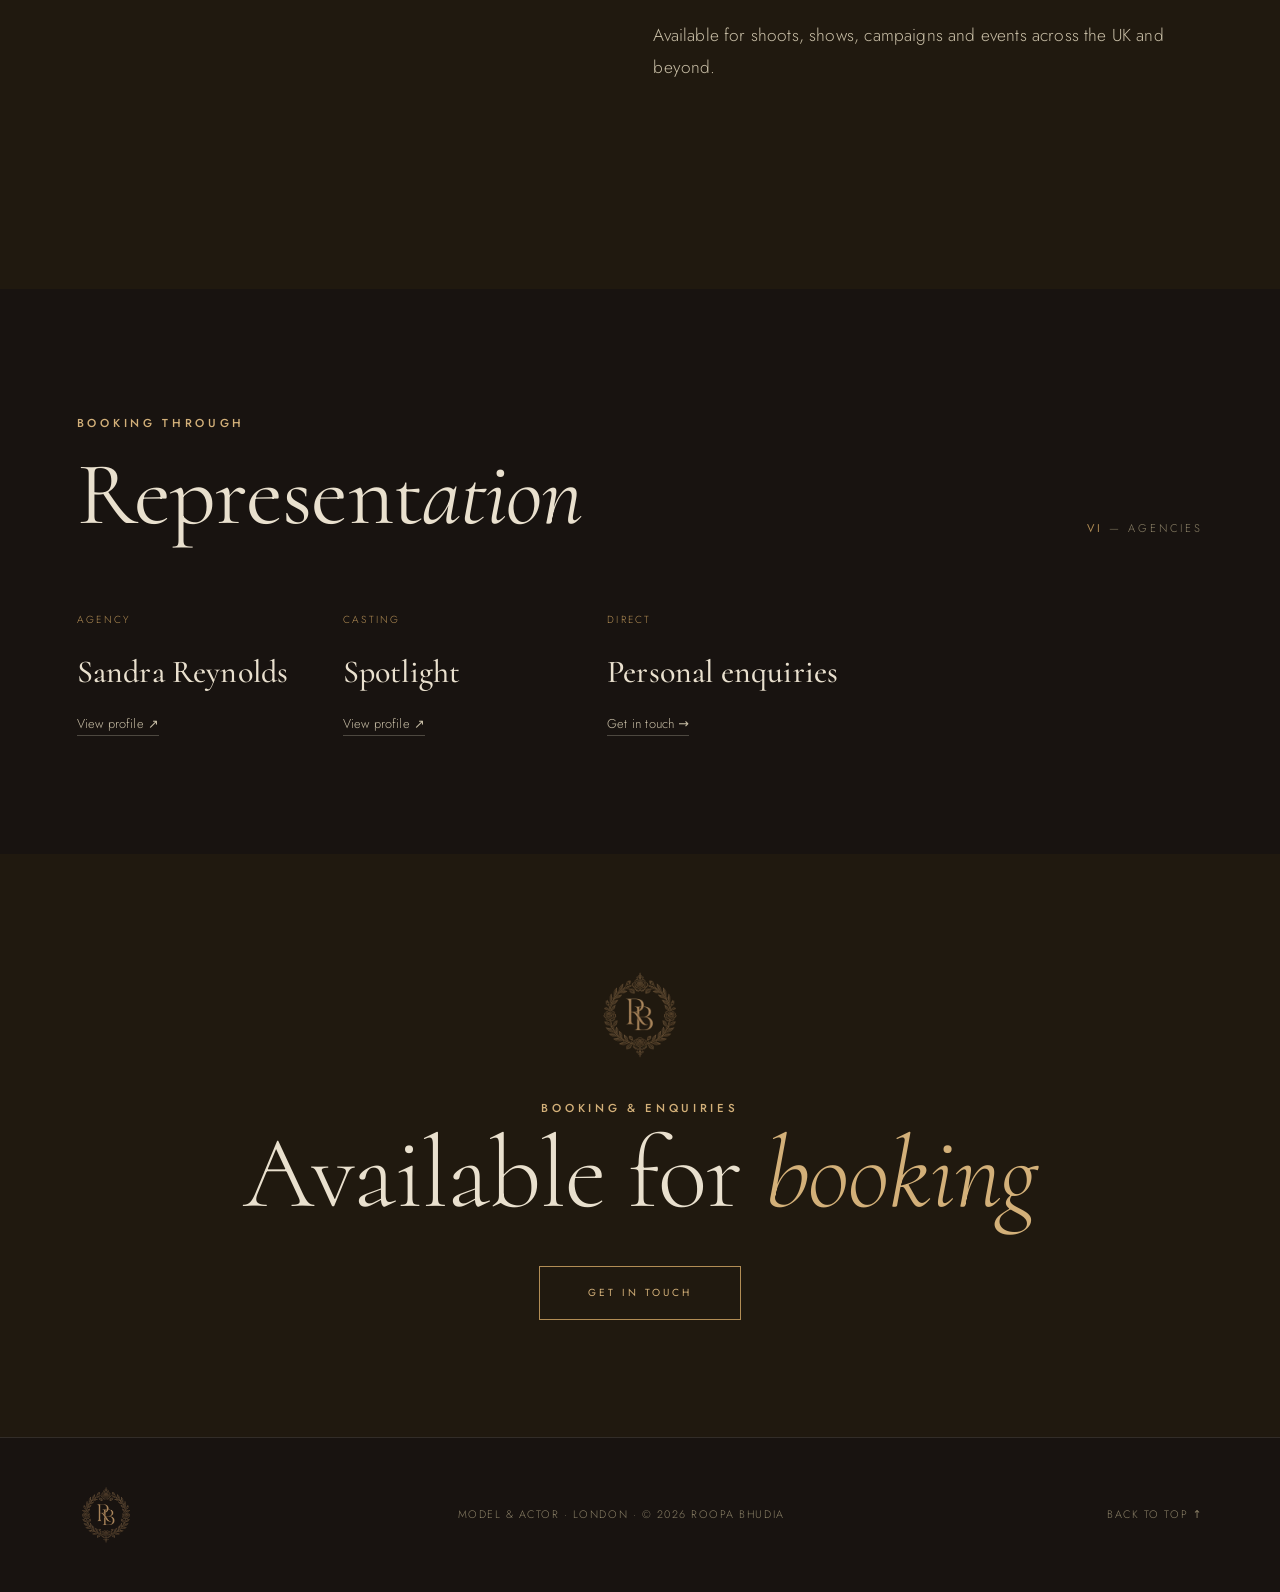
==== commit 1d454fd1: "Draw-in crest intro (vector ink then resolve), larger crest across site" ====
--- a/index.html
+++ b/index.html
@@ -35,10 +35,26 @@
 
 <!-- ===== PRELOADER ===== -->
 <div class="loader" id="loader">
-  <div class="loader__crest">
+  <div class="loader__stage">
     <div class="loader__glow"></div>
-    <svg class="loader__ring" viewBox="0 0 200 200" aria-hidden="true"><circle cx="100" cy="100" r="96"/></svg>
-    <img class="crest" src="assets/logo/crest.png" alt="Roopa Bhudia crest" />
+    <svg class="loader__line" id="loaderline" viewBox="0 0 200 200" aria-hidden="true">
+      <circle class="ln" cx="100" cy="100" r="94"/>
+      <circle class="ln" cx="100" cy="100" r="86"/>
+      <path class="ln" d="M100,12 C100,18 100,22 100,28"/>
+      <path class="ln" d="M100,20 C92,15 89,7 96,6 C101,6 103,15 100,20 Z"/>
+      <path class="ln" d="M100,20 C108,15 111,7 104,6 C99,6 97,15 100,20 Z"/>
+      <path class="ln" d="M100,188 C100,182 100,178 100,172"/>
+      <path class="ln" d="M100,180 C92,185 89,193 96,194 C101,194 103,185 100,180 Z"/>
+      <path class="ln" d="M100,180 C108,185 111,193 104,194 C99,194 97,185 100,180 Z"/>
+      <path class="ln" d="M46,64 C34,80 34,120 46,136"/>
+      <path class="ln" d="M42,88 C34,86 32,94 40,96"/>
+      <path class="ln" d="M40,106 C32,104 30,112 38,114"/>
+      <path class="ln" d="M154,64 C166,80 166,120 154,136"/>
+      <path class="ln" d="M158,88 C166,86 168,94 160,96"/>
+      <path class="ln" d="M160,106 C168,104 170,112 162,114"/>
+      <text class="mono" x="100" y="126" text-anchor="middle">RB</text>
+    </svg>
+    <img class="crest loader__full" src="assets/logo/crest.png" alt="Roopa Bhudia crest" />
     <span class="loader__name">Roopa Bhudia</span>
   </div>
 </div>
@@ -46,7 +62,7 @@
 <!-- ===== NAV ===== -->
 <nav class="nav" id="nav">
   <a href="#top" class="nav__mark">
-    <!-- To use a wordmark image logo instead, replace the text with an img in assets/logo/ -->
+    <img class="nav__crest" src="assets/logo/crest.png" alt="" aria-hidden="true" />
     Roopa Bhudia
   </a>
   <div class="nav__links" id="navlinks">
@@ -226,7 +242,7 @@
     document.body.classList.remove('loading');
     var l=document.getElementById('loader'); if(l) l.style.display='none';
     document.querySelectorAll('.reveal').forEach(function(e){ e.classList.add('in'); });
-  }, 4300);
+  }, 5400);
 </script>
 </body>
 </html>
--- a/assets/css/style.css
+++ b/assets/css/style.css
@@ -45,15 +45,13 @@
 /* ---------- PRELOADER ---------- */
 .loader{position:fixed;inset:0;z-index:9000;background:var(--bg);display:flex;align-items:center;justify-content:center;transition:opacity 1.1s ease,visibility 1.1s}
 .loader.done{opacity:0;visibility:hidden}
-.loader__crest{position:relative;width:min(380px,66vw);aspect-ratio:1;display:flex;align-items:center;justify-content:center}
-.loader__glow{position:absolute;inset:-22%;background:radial-gradient(circle,rgba(178,141,85,.18),transparent 62%);opacity:0;animation:l_glow 1.8s ease .3s forwards}
-.loader__ring{position:absolute;inset:-6%;width:112%;height:112%;transform:rotate(-90deg)}
-.loader__ring circle{fill:none;stroke:var(--bronze);stroke-width:.7;stroke-dasharray:603;stroke-dashoffset:603;animation:l_ring 2.1s var(--ease) .1s forwards}
-.loader .crest{width:100%;opacity:0;filter:blur(20px);transform:scale(.82);animation:l_crest 2s var(--ease) .3s forwards}
-.loader__name{position:absolute;bottom:-3.2rem;left:50%;transform:translateX(-50%) translateY(12px);white-space:nowrap;font-family:var(--script);font-size:2.2rem;color:var(--bronze-soft);opacity:0;animation:l_name 1s ease 1.4s forwards}
-@keyframes l_ring{to{stroke-dashoffset:0}}
-@keyframes l_crest{0%{opacity:0;filter:blur(20px);transform:scale(.82)}55%{opacity:1}100%{opacity:1;filter:blur(0);transform:scale(1)}}
-@keyframes l_name{to{opacity:1;transform:translateX(-50%) translateY(0)}}
+.loader__stage{position:relative;width:min(468px,78vw);aspect-ratio:1;display:flex;align-items:center;justify-content:center}
+.loader__glow{position:absolute;inset:-24%;background:radial-gradient(circle,rgba(178,141,85,.2),transparent 62%);opacity:0;animation:l_glow 2s ease .2s forwards}
+.loader__line{position:absolute;inset:2%;width:96%;height:96%}
+.loader__line .ln{fill:none;stroke:var(--bronze);stroke-width:.9;stroke-linecap:round;stroke-linejoin:round}
+.loader__line .mono{font-family:var(--serif);font-style:italic;font-weight:400;font-size:62px;fill:var(--bronze-soft);opacity:0}
+.loader__full{position:absolute;inset:0;width:100%;height:100%;object-fit:contain;opacity:0}
+.loader__name{position:absolute;bottom:-3.6rem;left:50%;transform:translateX(-50%);white-space:nowrap;font-family:var(--script);font-size:2.5rem;color:var(--bronze-soft);opacity:0}
 @keyframes l_glow{to{opacity:1}}
 
 /* ---------- NAV ---------- */
@@ -73,14 +71,16 @@
 .nav,header,section,footer,.divider,.figures{position:relative;z-index:2}
 
 /* Bloom crest images + texture layer */
-img.crest,img.footcrest{display:block;height:auto;object-fit:contain}
+img.crest,img.footcrest,.nav__crest{display:block;height:auto;object-fit:contain}
+.nav__crest{width:38px;margin-right:.1rem}
+@media(max-width:520px){.nav__crest{width:32px}}
 .bgtexture{position:fixed;inset:0;z-index:0;background:url(../img/texture.jpg) center/cover no-repeat;opacity:.32;pointer-events:none}
 @media(prefers-reduced-motion:reduce){.bgtexture{opacity:.2}}
 
 /* ---------- HERO ---------- */
 .hero{min-height:100svh;display:grid;grid-template-columns:1.02fr .98fr;position:relative}
 .hero__text{display:flex;flex-direction:column;justify-content:center;padding:8rem var(--pad) 4rem;position:relative}
-.hero__crest{width:96px;margin-bottom:2.2rem}
+.hero__crest{width:128px;margin-bottom:2.4rem}
 .hero__eyebrow{display:block;margin-bottom:1.6rem}
 .hero__name{font-family:var(--serif);font-weight:400;font-size:clamp(4.2rem,11vw,10.5rem);line-height:.84;letter-spacing:-.01em;margin:0}
 .hero__name em{font-style:italic;font-weight:300;display:block;color:var(--bone)}
@@ -223,7 +223,7 @@
 
 /* ---------- FOOTER ---------- */
 footer{padding:3rem var(--pad);display:flex;justify-content:space-between;align-items:center;gap:1.4rem;flex-wrap:wrap;border-top:1px solid var(--line);font-size:.68rem;letter-spacing:.14em;text-transform:uppercase;color:var(--muted)}
-footer .footcrest{width:40px;color:var(--bronze)}
+footer .footcrest{width:58px;color:var(--bronze)}
 footer .script{font-family:var(--script);font-size:1.6rem;letter-spacing:0;text-transform:none;color:var(--bone)}
 footer a:hover{color:var(--bronze-soft)}
 
@@ -250,7 +250,7 @@
 @media(prefers-reduced-motion:reduce){
   *{animation:none!important;scroll-behavior:auto;transition-duration:.001s!important}
   .reveal{opacity:1!important;transform:none!important}
-  .loader .crest{opacity:1!important;transform:none!important;filter:none!important}
-  .loader__ring circle{stroke-dashoffset:0!important}
-  .loader__name,.loader__glow{opacity:1!important;transform:translateX(-50%)!important}
+  .loader__full{opacity:1!important}
+  .loader__line{opacity:0!important}
+  .loader__name,.loader__glow{opacity:1!important}
 }
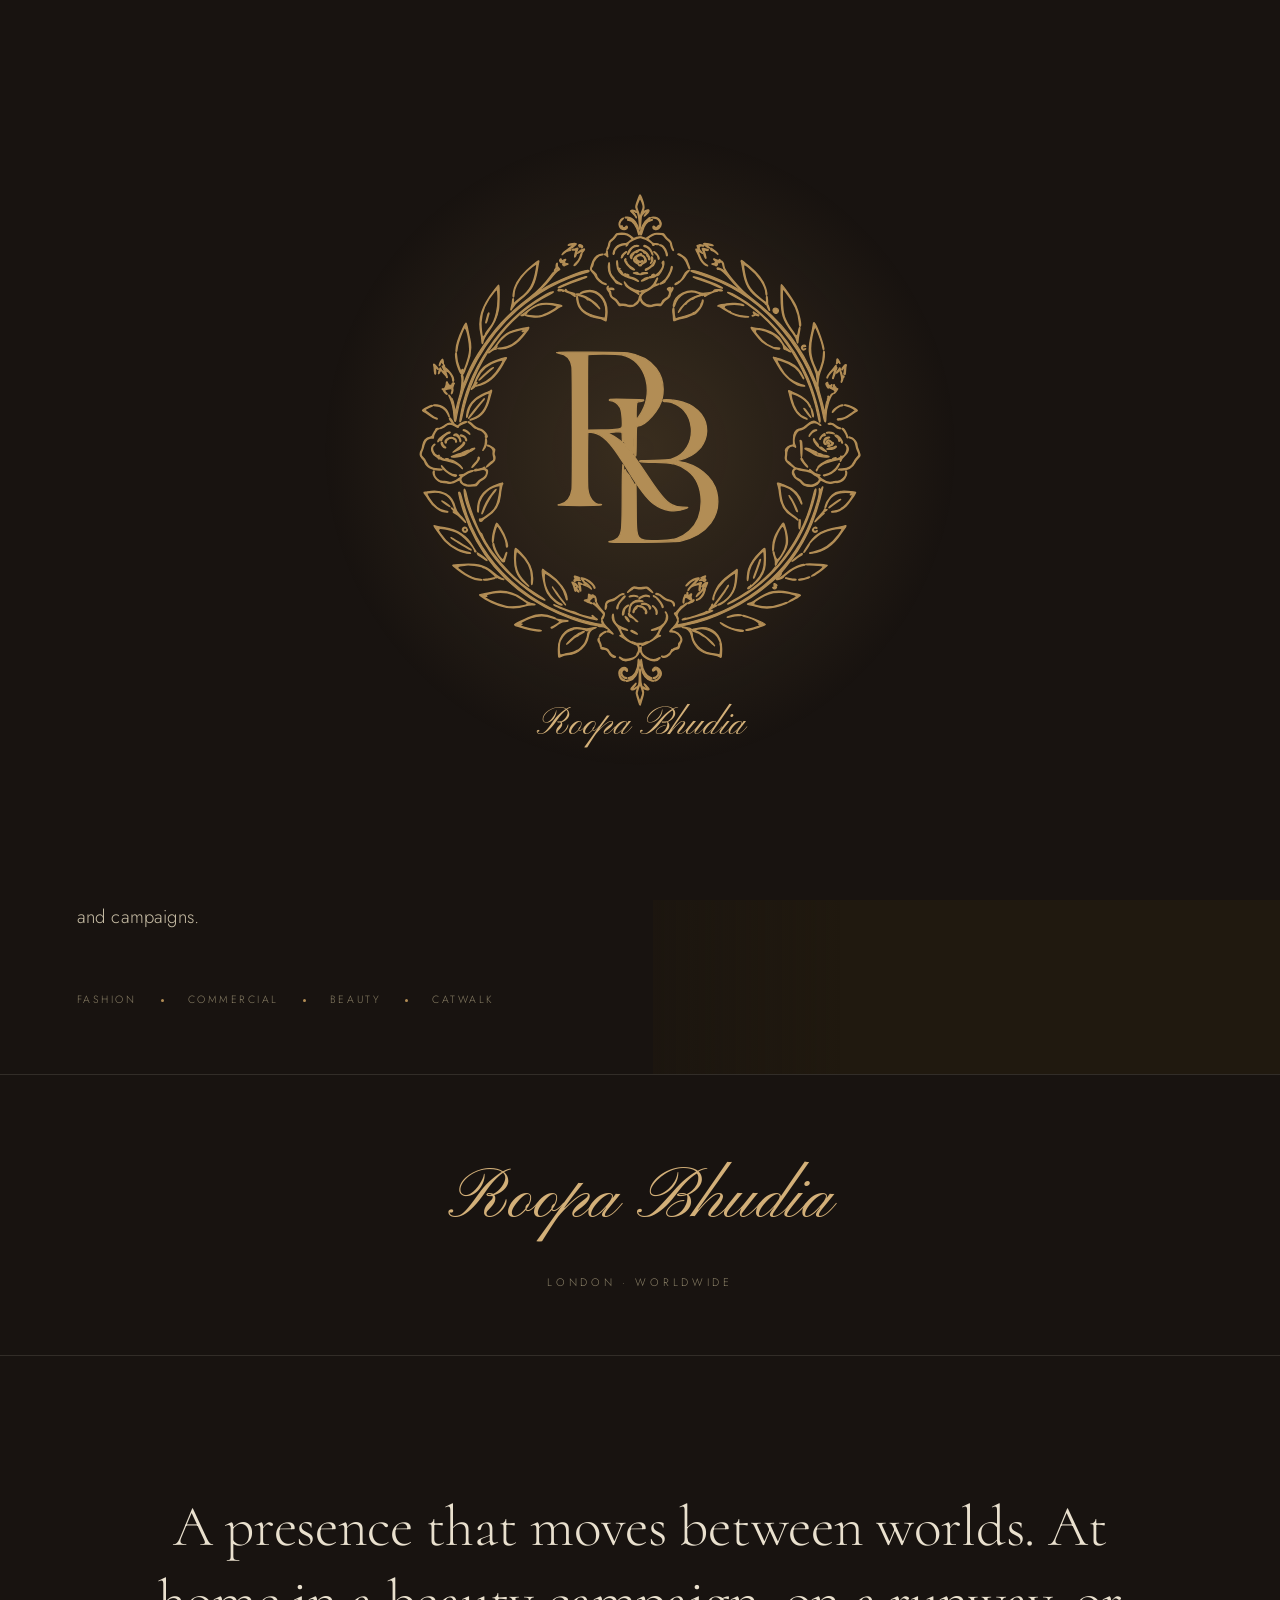
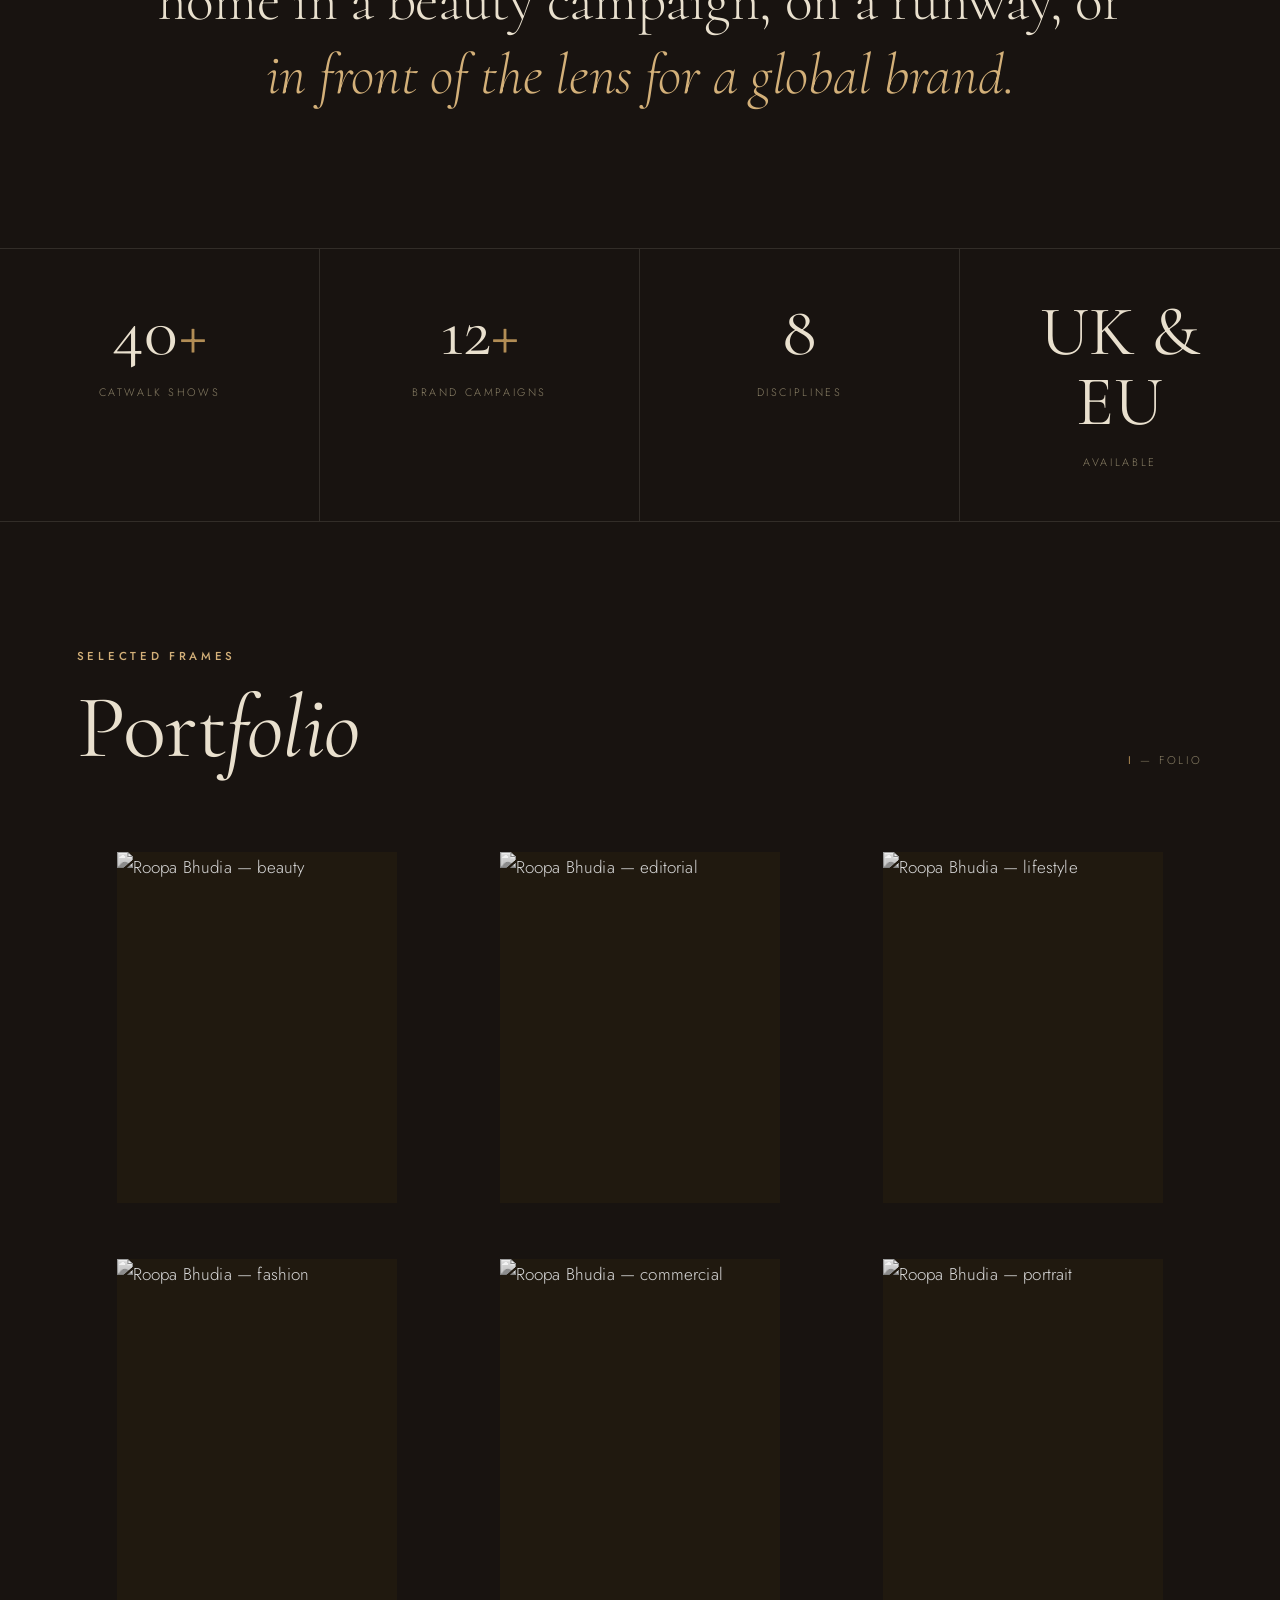
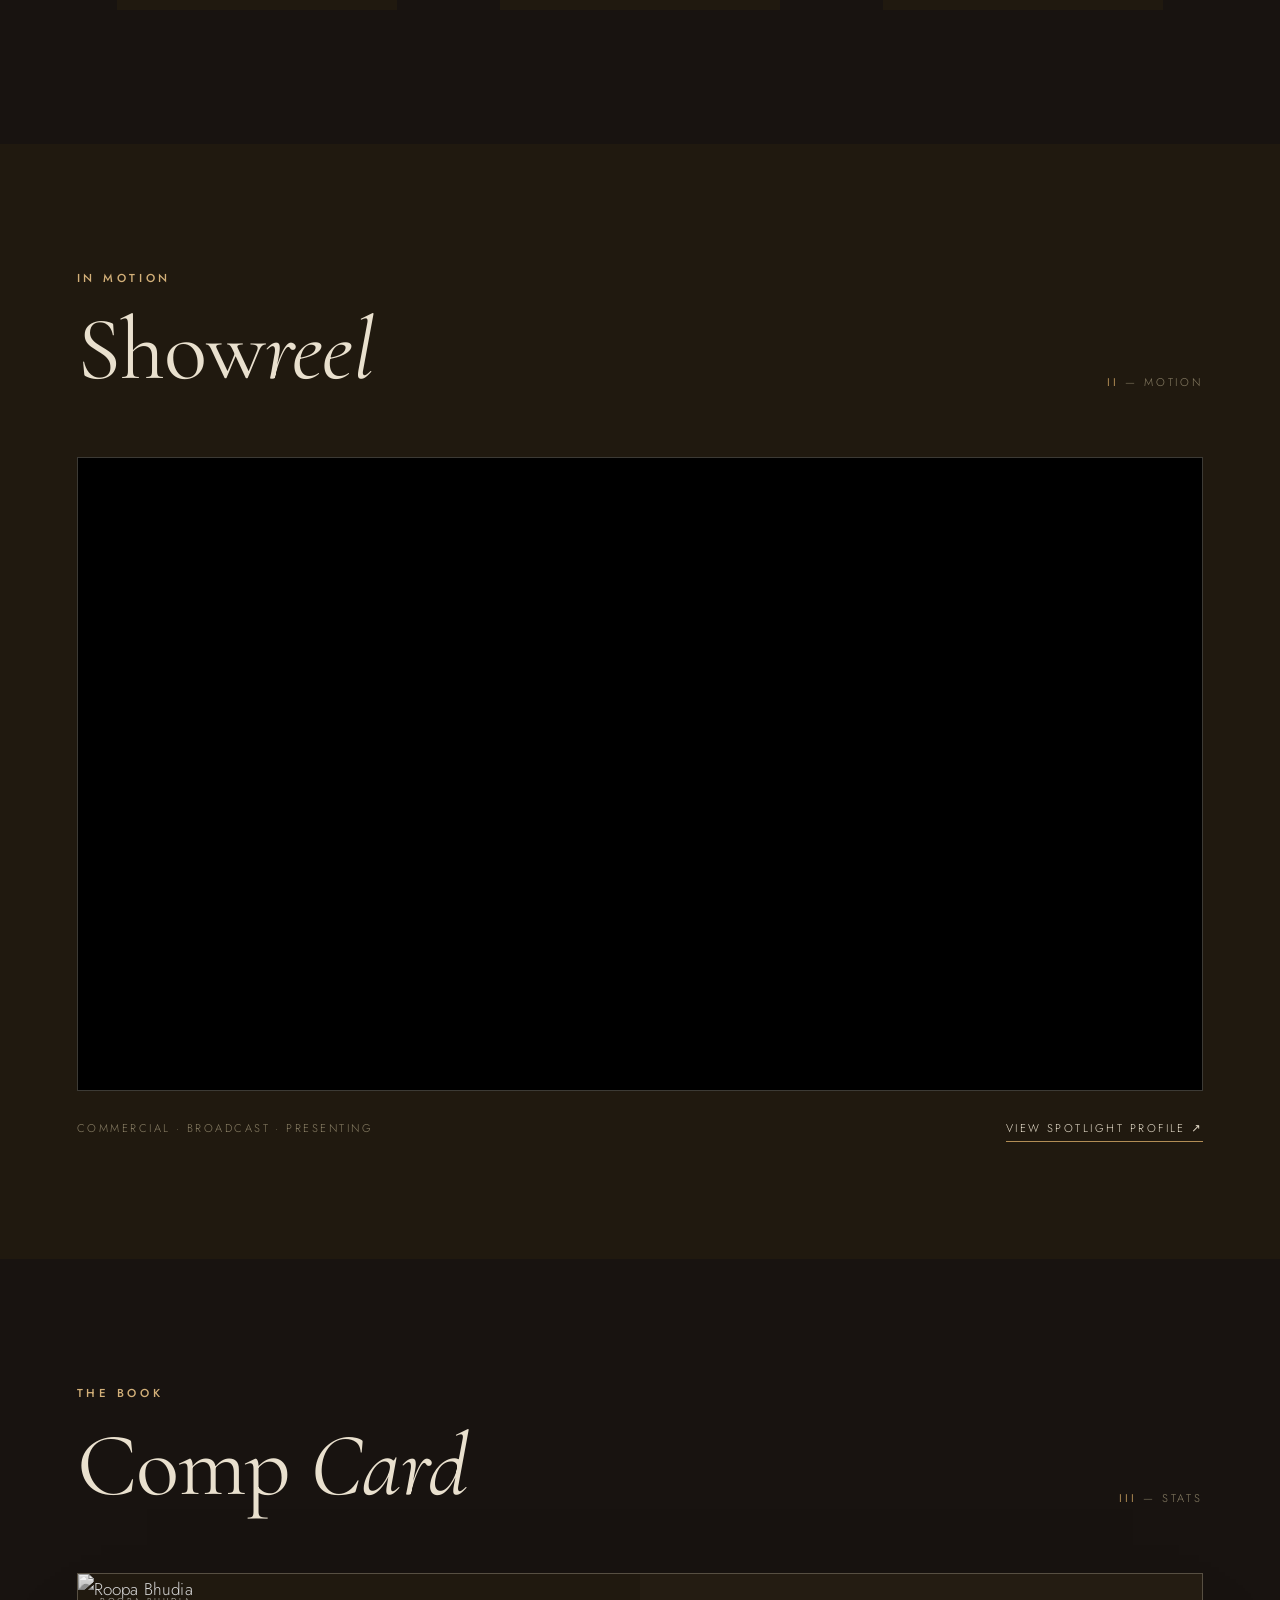
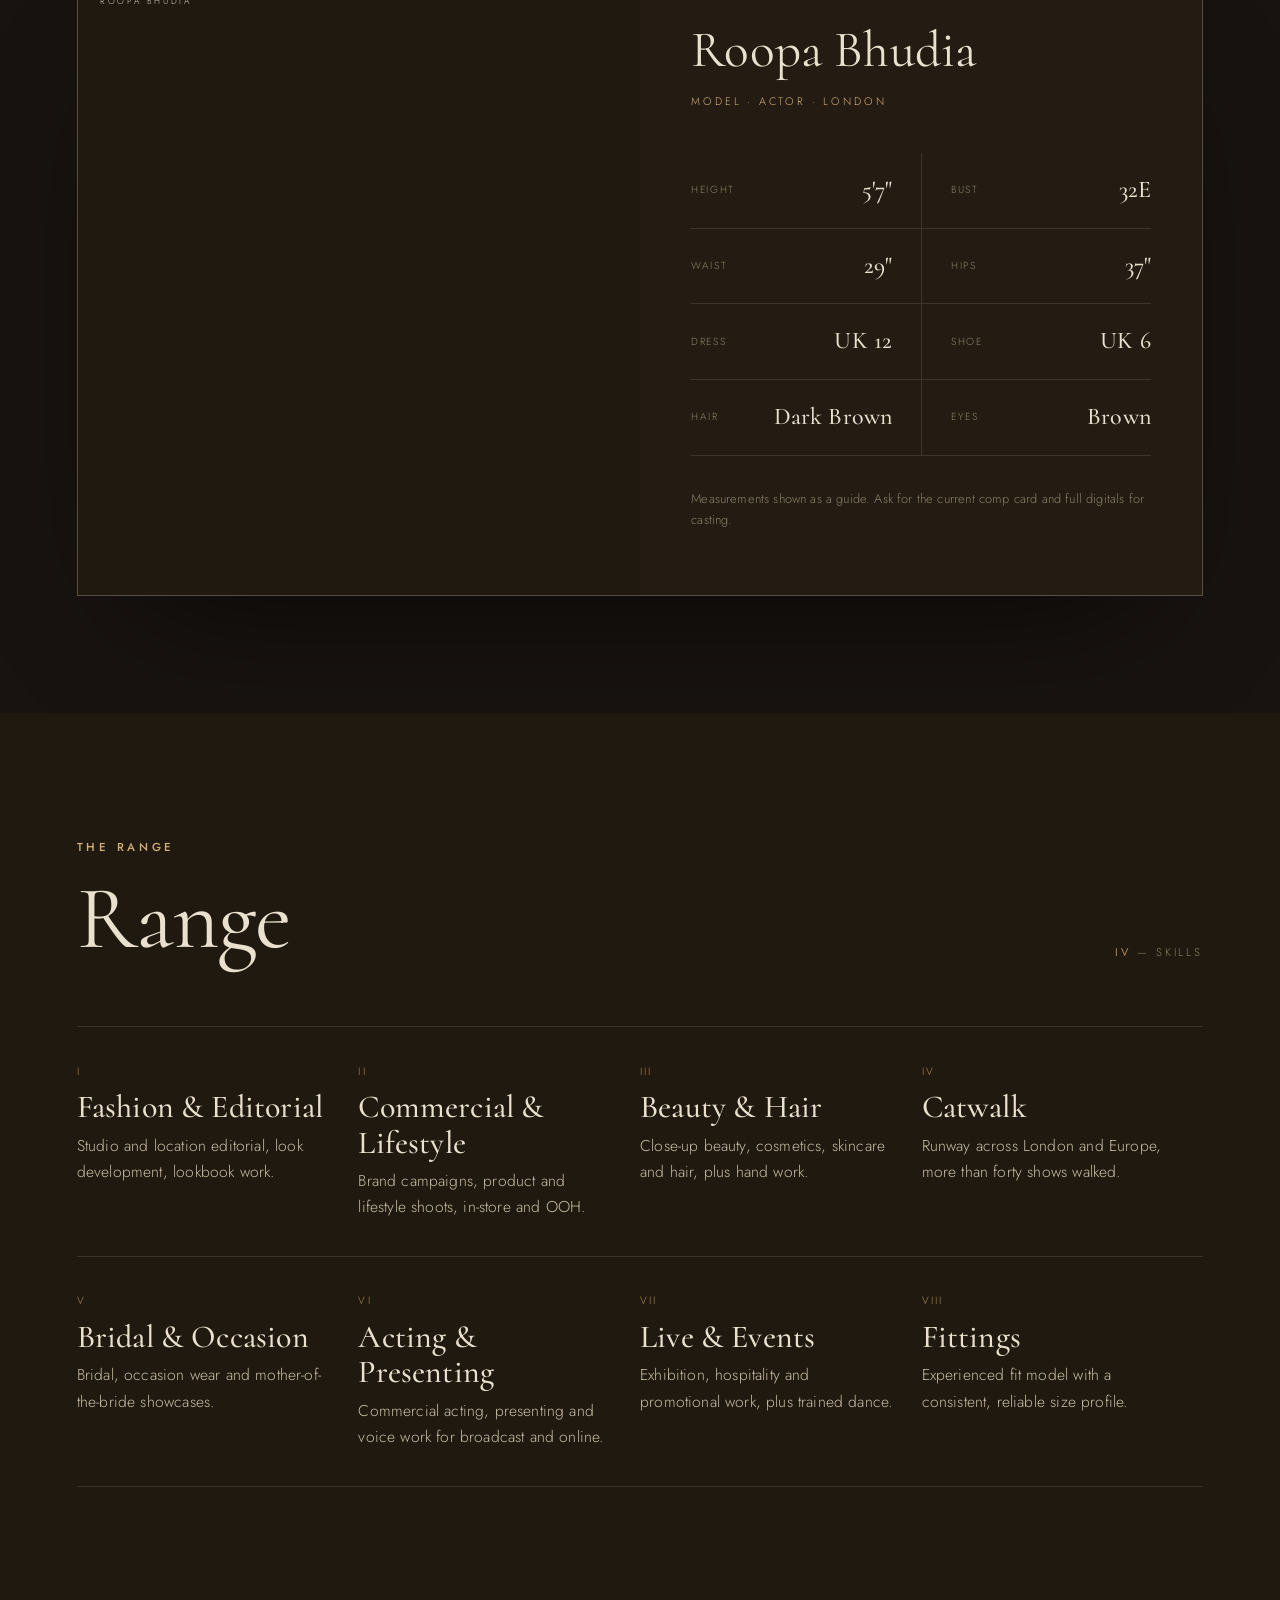
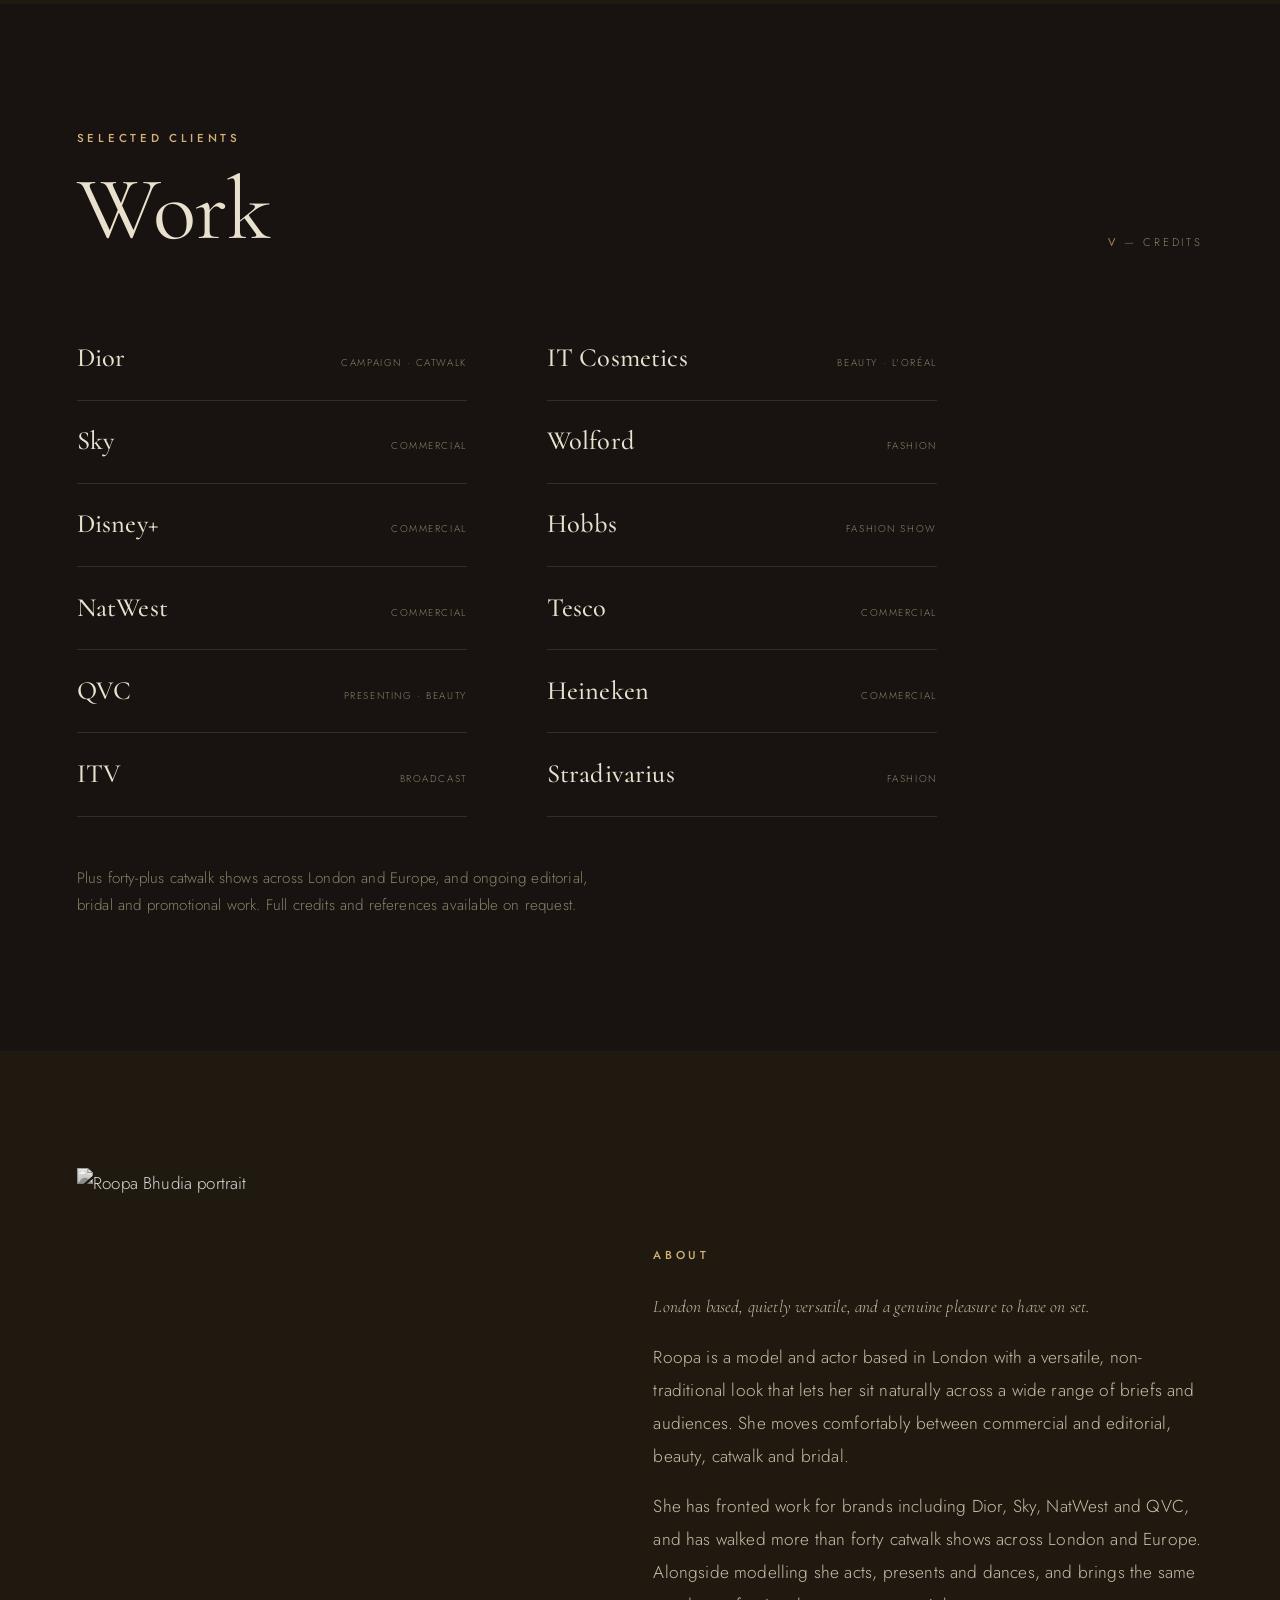
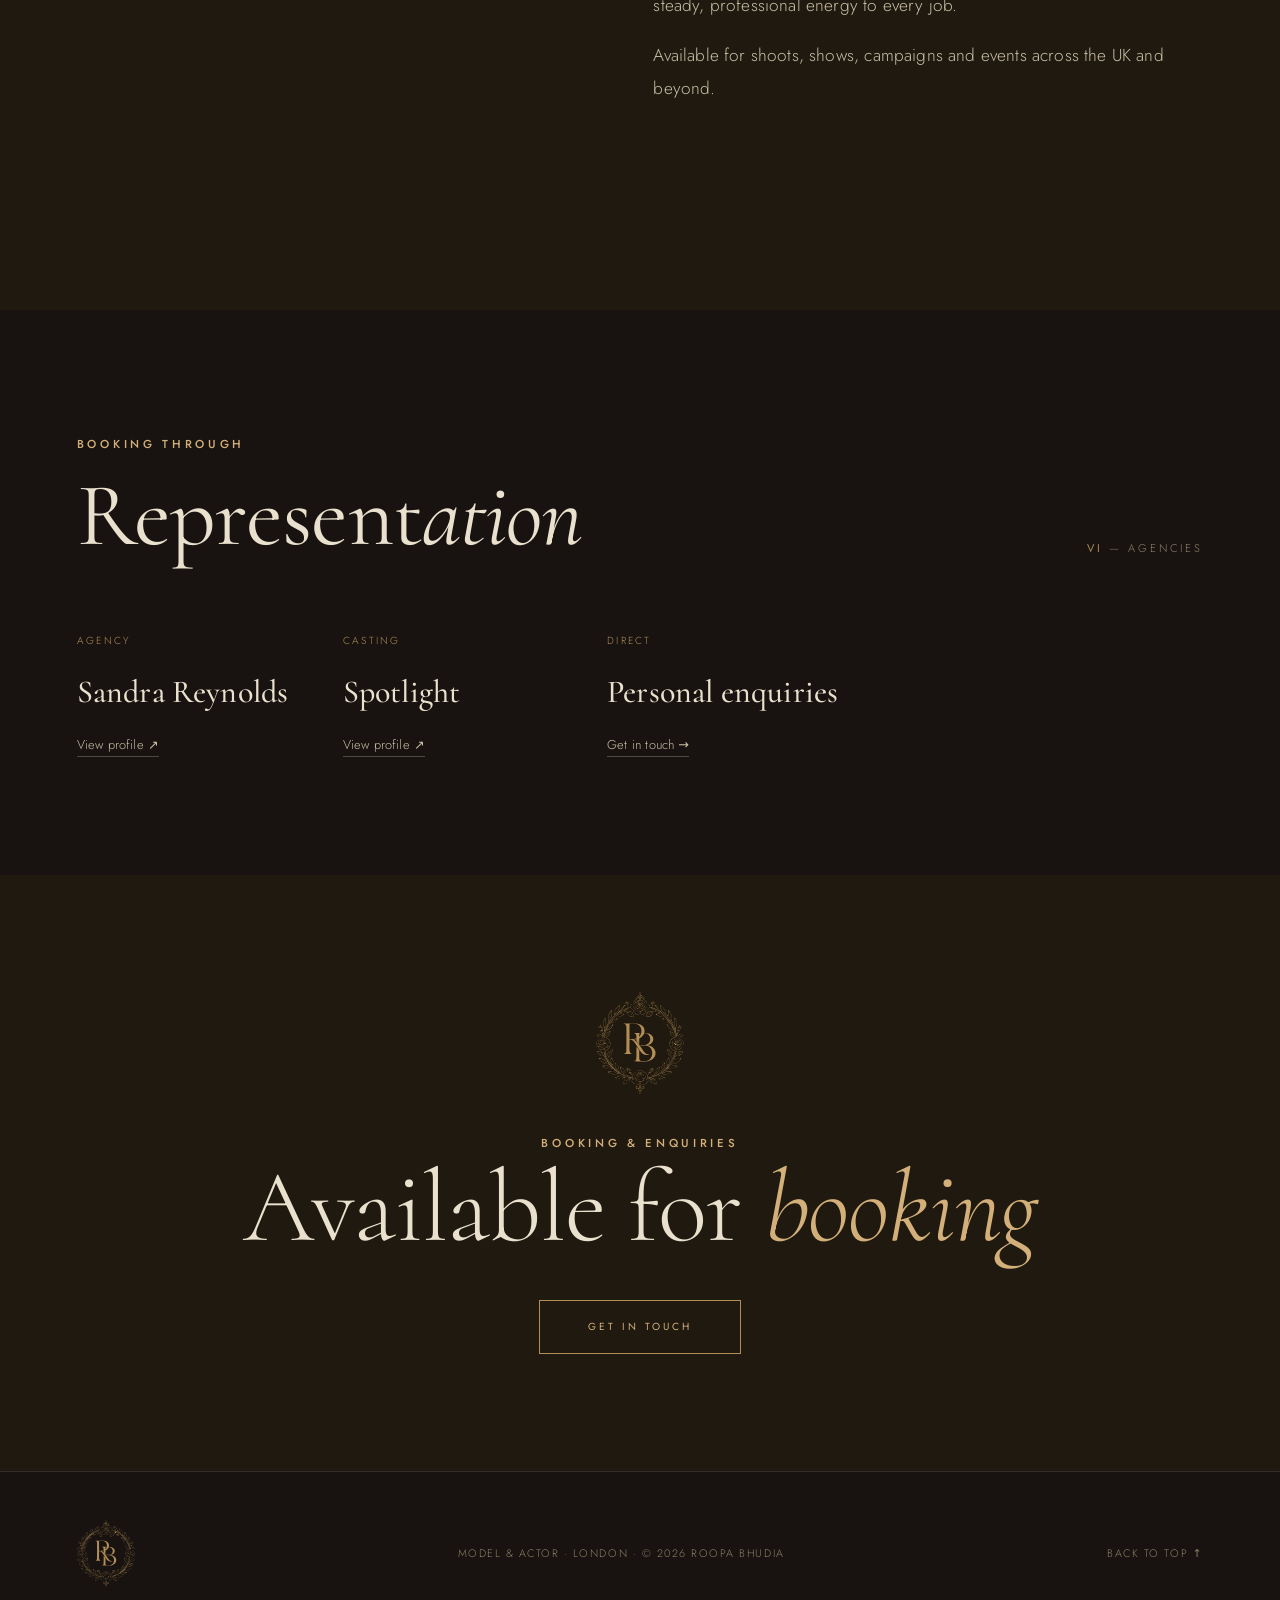
==== commit dc815b89: "Real crest ink-draw intro (vectorised), parallax, fullscreen gallery" ====
--- a/index.html
+++ b/index.html
@@ -26,7 +26,7 @@
   IMAGES load from Roopa's agency profile (used with permission), shown grayscale and
   cropped from the top so the agency watermark along the bottom is hidden. Swap for
   Roopa's own high-res photos in assets/img/ when available.
-  BRAND: crest is assets/logo/crest.png (from Bloom). An alternate is crest-alt.png.
+  BRAND: crest is assets/logo/crest.svg (from Bloom). An alternate is crest-alt.png.
   Before fully live: confirm stats ("CONFIRM STAT") and booking email ("CONTACT DETAIL").
 -->
 </head>
@@ -37,24 +37,7 @@
 <div class="loader" id="loader">
   <div class="loader__stage">
     <div class="loader__glow"></div>
-    <svg class="loader__line" id="loaderline" viewBox="0 0 200 200" aria-hidden="true">
-      <circle class="ln" cx="100" cy="100" r="94"/>
-      <circle class="ln" cx="100" cy="100" r="86"/>
-      <path class="ln" d="M100,12 C100,18 100,22 100,28"/>
-      <path class="ln" d="M100,20 C92,15 89,7 96,6 C101,6 103,15 100,20 Z"/>
-      <path class="ln" d="M100,20 C108,15 111,7 104,6 C99,6 97,15 100,20 Z"/>
-      <path class="ln" d="M100,188 C100,182 100,178 100,172"/>
-      <path class="ln" d="M100,180 C92,185 89,193 96,194 C101,194 103,185 100,180 Z"/>
-      <path class="ln" d="M100,180 C108,185 111,193 104,194 C99,194 97,185 100,180 Z"/>
-      <path class="ln" d="M46,64 C34,80 34,120 46,136"/>
-      <path class="ln" d="M42,88 C34,86 32,94 40,96"/>
-      <path class="ln" d="M40,106 C32,104 30,112 38,114"/>
-      <path class="ln" d="M154,64 C166,80 166,120 154,136"/>
-      <path class="ln" d="M158,88 C166,86 168,94 160,96"/>
-      <path class="ln" d="M160,106 C168,104 170,112 162,114"/>
-      <text class="mono" x="100" y="126" text-anchor="middle">RB</text>
-    </svg>
-    <img class="crest loader__full" src="assets/logo/crest.png" alt="Roopa Bhudia crest" />
+    <svg class="crestdraw" id="crestdraw" viewBox="0 0 918.517 1064.776" aria-hidden="true"><path d="M454.984 9.433c-5 13.6-5.3 15.5-3.3 20.3 1 2.1 2.1 5.5 2.6 7.4.4 1.9 1.2 5.3 1.8 7.5.5 2.2 1.3 9.3 1.7 15.7.9 15.7 1.8 14.9 3.1-2.8 1.1-14.6 1.1-14.6 4.9-18.5 6.4-6.5 10.7-6.7 5.6-.2-5.3 6.9-4.3 7.5 1.8 1.1 7.8-8.1 6-11.5-3.4-6.7-4.7 2.5-5 2.2-3-2.7 2.1-5.1 1.5-9.7-3.1-21.7-4.6-11.9-4.2-11.9-8.7.6m8.4 5.3c3.4 8.6 3.4 11 .4 18.2-1.3 3.1-2.7 7.4-3.1 9.5-.8 3.9-2.5 5.1-2.5 1.7 0-1.1-1.3-5.6-3-10.2-3.7-10-3.7-9.1.1-18.9 3.7-9.5 4.5-9.5 8.1-.3"/><path d="M441.284 32.233c-2.3.9-2.3 1 2.9 6 2.8 2.9 5.6 6.3 6.2 7.8.6 1.6 1.2 2.1 1.5 1.3.3-.7-.2-2.1-1.1-3.1s-1.6-2.2-1.6-2.8c0-.5-1.1-2-2.5-3.3-4.2-3.9-1.6-5.8 3.3-2.4 1.2.8 2.2 1 2.2.5 0-2.7-7.4-5.4-10.9-4m-13.1 14.8c0 .6 1.7 1.1 4 1.1 4.4 0 9.1 2 12.8 5.3 2.6 2.4 3 4.8.5 2.5-4.3-3.8-12.3-6.2-12.3-3.8 0 .5 1 1 2.2 1 8.4 0 17.1 11.7 20.3 27.2 1 5.2 2.8 3.2 2.2-2.5-1.7-17.2-11.9-30.5-24.2-31.5-3.7-.3-5.5-.1-5.5.7m55 .1c0 .5 2 1 4.4 1 4.9 0 10.3 3.1 12.3 7 2.3 4.5 1.1 13-1.8 13-.6 0-.6-.8.1-2.1 1.7-3.2.3-3.6-2.1-.6-2.3 3-4.1 3.4-5.9 1.2-1.7-2.1-4-1.9-4 .3 0 6 9.2 7.1 13.9 1.7 7.8-9 .2-22.5-12.6-22.5-2.4 0-4.3.4-4.3 1"/><path d="M476.684 48.933c-8.4 5.2-17.4 22.7-16.3 31.9.5 4.8 1.9 3.1 3.9-4.6 3.2-12.4 10-21.3 17.6-22.7 1.8-.3 3.3-1 3.3-1.5 0-1.3-2.6-1.1-6.7.6-4.8 2-5.3 1.2-.9-1.7 5.5-3.6 4.7-5.4-.9-2m-57.3 2.6c-7.4 8.4-3.3 20.6 6.8 20.6 4.1 0 7.6-2.9 6.7-5.5-.9-2.1-2.3-1.9-4.1.6-1.5 2.3-6.6.6-6.6-2.1 0-1.8-2-1-2 .7-.1 1.6-.2 1.6-1.5-.1-3.1-4.1-1.2-10.4 4.4-15.3 2-1.7 2.2-2.2 1-2.3-1 0-3 1.5-4.7 3.4"/><path d="M415.984 80.033c-5.4.6-5.8.8-9 5.5-1.8 2.8-5.3 6.4-7.8 8.1-4.1 2.9-4.6 3.7-5.1 8.1-.4 2.7-1.4 6.4-2.3 8.1-1.9 3.8-2 4.6-.5 4.1s4.9-9.6 4.9-13.1c0-2.1 1-3.5 4.5-5.9 2.5-1.8 5.9-5.3 7.6-7.9 3-4.7 3-4.7 9.2-4.8 3.4-.1 7.2-.2 8.5-.2 6.5-.3 19.6 9.2 15.8 11.5-1.1.6-3.8 2.7-6 4.7-3.3 3-4.7 3.6-7.2 3.2-3.1-.5-10 1.4-15.4 4.2-4.9 2.5-10 11.1-10 16.7 0 3.2 2.4 1.4 2.6-1.8.3-6.9 7.4-13.8 16.4-16.1 6.7-1.7 9.6-1.2 8.6 1.4-.6 1.5-.4 1.4 1.4-.2 1.1-1 2-2.4 2-3.1 0-5.1 23.4-15.6 28.6-12.9 1.6.8 3.3 1.5 3.8 1.5 4 0 18.6 9.1 18.6 11.6 0 2.2 2.7 3.6 3.4 1.8.5-1.4 1.6-1.6 5.9-1.1 4.8.6 5.1.5 3.2-.9-1.4-1.1-3.5-1.4-6.8-1.1-3.9.3-5 .1-6.1-1.5-.8-1.1-3.3-3.3-5.5-5-4.2-3.1-4.2-3.1-2.2-5.2 3-3.2 13.1-8 16.6-7.9 9.8.2 13.9 1 14.9 2.9 1.2 2 7.5 8.5 11.9 12.1 1.8 1.5 2.7 3.1 2.7 5.1 0 3.5 3.9 14.2 5.1 14.2 1.4 0 1.1-1.5-1.1-6.2-1-2.4-2.2-6.3-2.5-8.8-.5-3.9-1.2-5-5.1-7.8-2.5-1.8-6.1-5.5-8-8.2-3.8-5.3-2.3-4.9-16.9-5.2-4.5-.1-13.6 3.8-18.3 7.8-3.4 2.8-4.5 3.3-6.1 2.5-7.5-4-11-4.4-17.8-1.6-6.6 2.6-6.6 2.6-9.7-.4-6.6-6.4-16.3-9.4-26.8-8.2m-101.3 22.2c-2.2.5-4.4 1.4-5 2-1 1.1 1.1.9 8.4-.8 4.6-1.1 1.6 2.1-8.9 9.3-6.1 4.2-10.9 8.2-11.7 10-1.5 2.8-1.4 2.8 2.3-.8 4.2-3.9 8-5.8 12-5.8 1.3 0 2.4-.5 2.4-1 0-.6-.4-1-1-1-1.9 0-1-1.7 1.8-3.1 3.7-1.8 11.2-7.9 11.2-9s-6.3-1-11.5.2m277.5-.4c0 2.1 10.3 9.7 12.3 9 .6-.2-.8-1.7-3.3-3.3-5.3-3.4-2.7-4.6 5.8-2.4 5.5 1.4 6.7.5 2-1.4-4.4-1.9-16.8-3.3-16.8-1.9m-259.2 2c-2.2.5-2.3 2.6-.3 4.3 1.3 1.1 1.8 1 3-.6 1.4-1.8 1.4-1.7 1.5.9 0 3.1 1.5 2.9 2.3-.3.6-2.3-3.5-4.9-6.5-4.3m249.6.4c-.3.5-1.4.9-2.5.9-2.3 0-2.3-.1-.4 4.4 1.6 3.7 1.5 3.9-2.2 3.6-2.2-.1-2.2 0 1 6.2 1.8 3.5 4 8.6 5 11.4 2 6 9.2 14.5 13.7 16.4 4.8 2 4.6.5-.4-2.4-5.8-3.4-8.7-7.3-12.5-16.8-4.5-11.2-4.2-12.7 1.6-8.2 5 3.8 5.2 2.2.4-2.4-6-5.7-4.3-12.3 2.8-10.7 2 .4 3.1.3 3.1-.4 0-.6-.3-1.1-.7-1.1-.5 0-2.5-.4-4.6-.9s-3.9-.5-4.3 0"/><path d="M500.684 105.133c.3.5 1.2 1 1.9 1 3.8 0 11.6 12.1 11.6 18.1 0 1.6.5 2.9 1.1 2.9 3.5 0-1.7-14.4-7.1-19.9-2.9-2.8-9-4.6-7.5-2.1m-53.5.8c-5.4 2.5-11.6 9.8-13.5 15.9-1.2 4.1 1 2.4 3.3-2.6 3.8-7.8 8.1-11.3 14.7-11.9 3-.2 5.2-.8 4.9-1.3-.6-1-7.2-1.1-9.4-.1m20 .7c0 1 1 1.5 2.8 1.5 4.3 0 12.2 8.3 13.8 14.4.5 2 2.4 3.8 2.4 2.2s-2.8-7.9-5.1-11.3c-3.9-5.6-13.9-10.6-13.9-6.8m-142 5.5c-.8.5-3 1-4.7 1-1.8 0-3.3.5-3.3 1.1 0 .8 1.5 1 4.6.6 3.6-.4 4.4-.2 4 .9-3.5 9.2-4.2 18.2-.9 11.5 1.2-2.4 1.9-4.9 1.7-5.6-.3-.7.4-3.1 1.5-5.4 2.8-5.3 1.6-7-2.9-4.1m264-.3c0 .6.7 2.5 1.6 4.3.9 1.7 1.6 4.4 1.6 5.9 0 2.9 2.9 10 4.1 10.1.5 0 .6-.8.4-1.8-.3-.9-1.1-4.2-1.7-7.2-.7-3-1.6-6-2.1-6.6-1.4-1.8 0-2.3 3.2-1.2 3.1 1.1 6.4.4 5.5-1.1-.3-.4-2.2-1.1-4.3-1.4s-4.8-.9-6-1.3c-1.3-.3-2.3-.2-2.3.3m17.8 1.8c.3 1.7 1.1 2.5 2.6 2.5 2.3 0 5.5 1.9 10 5.9 2.5 2.3 2.7 2.3 1.8.5-.7-1.2-2.5-3.2-4.2-4.5-10.2-8-11-8.4-10.2-4.4m-265.8-.4c-.8.5-2.2.9-3.1.9s-3.5 1.8-5.9 4c-5.1 4.7-4.1 5.3 1.8 1 3.7-2.6 6.3-2.7 4.7 0-1.5 2.4.5.7 2.9-2.4 2.6-3.4 2.4-5.3-.4-3.5m109.8 3.6c-8.8 4.5-13.3 9.9-11.5 13.7 1.5 3.2 2.7 3.3 2.7.2 0-1.4 1-3.7 2.3-5.3 1.3-1.5 2.7-3.6 3-4.6.5-1.4 1.1-1.6 2.5-.8s2.6.3 5.3-2c3.9-3.4 3.9-3.4 8.4-1.5 2.2 1 3.3 2 3 2.9-.4.9.6 1.6 3.2 2.3 3 .7 3.7 1.3 3.5 3-.1 1.1.7 2.9 1.8 3.9s2 2.9 2 4.2c0 1.2.5 2.3 1.1 2.3 4.5 0-1-12.5-7.4-16.7-9-6.1-11-6.3-19.9-1.6m-61.8 2.8c0 2.8-.4 3.5-2 3.5-1.1 0-2 .4-2 1 0 .5.5 1 1.2 1 .6 0 2.3 1 3.6 2.2 2.5 2.3 2.5 2.3 1.8-1.1-.3-1.8-.6-4.9-.6-6.7 0-1.9-.4-3.4-1-3.4-.5 0-1 1.6-1 3.5m36 2.5c-2.2 2.2-4 4.4-4 4.9s-.3 1.6-.6 2.5c-1.2 3.1 1.3 1.5 2.9-1.8.9-1.9 3-4.5 4.7-5.7 1.6-1.3 3-2.6 3-3.1 0-1.8-2.2-.6-6 3.2m65.3-.9c4.1 3.3 6.7 7.6 6.7 10.9 0 1.1.5 2 1 2 2.8 0-.4-8.2-4.9-12.8-1.8-1.8-4-3.2-4.9-3.2-1.1 0-.4 1.1 2.1 3.1"/><path d="M336.384 122.833c-.5 1-1.7 4.3-2.7 7.3-1.4 4.1-3.3 7-7.6 11.2-3.1 3.2-5.1 5.8-4.4 5.8 4.1 0 14.2-14.3 16-22.8.7-3.5.1-4.2-1.3-1.5m118.7 2.3c-9.8 4.9-12 11-5.7 15.8 4.5 3.5 8.1 4.5 5.7 1.6-.7-.8-2.5-2.2-4.1-3-2.9-1.5-4-6.5-1.8-7.9.6-.3 1 .4 1 1.7 0 2.5 5.7 7.8 8.4 7.8 2.5 0 6.6-2.2 6.6-3.6s-2.4-.9-4.6.8c-1.7 1.2-6.9-1.8-8.3-4.9-2.8-6.2 9.1-9.7 14.2-4.2 3.9 4.2 3.5 9.4-1.1 12.3-2.2 1.4-4.3 3-4.7 3.6-.3.5-1.5 1-2.6 1s-1.7.4-1.4 1c.9 1.4 5.5 1.2 5.5-.3 0-1.2 5.7-5.5 9.2-6.9 3.3-1.4-1.6-12.4-6.3-14-1.6-.5-2.9-1.6-2.9-2.4 0-1.8-.5-1.7-7.1 1.6m-80.1-.5c-8.9 3.3-12.8 8.4-17.2 22.5-2.7 8.5-2.7 8.5 1.9 13.5 2.6 2.7 5.3 6.5 6.1 8.4 3.3 7.9 12.9 16.2 20.3 17.7 4 .8 3.6-1-.4-2-6.1-1.6-17.3-12.4-17-16.6.1-1.4-4.4-6.3-9.4-10.3-2.4-1.9-2.3-5.5.2-8.5.6-.8 1.2-2.1 1.4-3.1 1.5-10.7 11-21.1 19.3-21.1 1.1 0 2-.5 2-1 0-1.3-2.7-1.2-7.2.5m163.2-.7c0 .5 1.8 1.4 4.1 2.1 8 2.4 11.9 7.5 17 21.8 1.8 5.3 3.9 8.2 3.9 5.5 0-1.1-5.5-16.4-6.7-18.7-3.2-5.7-18.3-14.6-18.3-10.7m-55.2 10.6c.3 3.3 0 5.6-.7 6-.6.4-1.1 1.3-1.1 1.9 0 .7 1.1-.2 2.5-1.8 2.5-3.1 2.9-5.3 1.9-9.3-1.3-4.6-3.1-2.4-2.6 3.2m-190.1-.7c-3.5 3.5 1.2 9.7 4.8 6.3 2.8-2.6 3.3-1.2 1 2.4-2.2 3.3 1.4 6.9 4.3 4.3 1-1 2.8-1.7 4-1.7s2.2-.5 2.2-1c0-.6-1.5-1-3.4-1-3.9 0-5.5-3.7-2.8-6.4 2.5-2.5.7-2.9-3.2-.7-3.7 2.1-3.7 2.1-4.6-.4-1-2.7-1.3-2.9-2.3-1.8m135 0c-3.8 3.7 8.9 19.9 17.4 22.3 5.1 1.5 2.1-2.1-5.1-6.1-3.1-1.7-8-7.1-8-8.7 0-.5-.7-1.5-1.6-2.3-1-.8-1.3-2.1-.9-3.6.5-2.2-.4-3.1-1.8-1.6m185.3.1c0 1.2 3.4 4.2 4.7 4.2.6 0 2.2.9 3.7 2.1 2.6 2 2.8 2 4.6.4 3-2.7 5.6.1 6.3 6.6.4 3.6 1.7 6.4 4.2 9.9 4.7 6.4 2.7 7.5-2.2 1.3-3.5-4.5-16.4-8.5-13.8-4.3.3.6 1.7 1 3.1 1 5.4 0 10.4 4.4 24.1 21 3.9 4.7 10.3 11.8 14.3 15.7 8.3 8.3 7.9 9.1-1.7 3.2-23.5-14.4-78.7-37.1-90.7-37.3-6.8-.2-5.1 2 3.6 4.4 4.6 1.3 11.7 3.6 15.8 5.1 4.1 1.6 12 4.5 17.5 6.5 116 42 209.4 155.5 235 285.6 3.2 16.2 5.5 18.7 5.5 5.9 0-21.7 10.1-51.1 17.6-51.1 1.1 0 7.4-8.2 7.4-9.6 0-.2-.9-.4-2.1-.4-1.3 0-1.9-.5-1.6-1.3.3-.7-.4-1.9-1.4-2.5-1-.7-1.9-1.9-1.9-2.7s-.4-1.5-1-1.5c-.5 0-1 1.1-1 2.4 0 3.1-2.6 5.4-4.3 3.7-.9-.9-.9-1.6.1-3.1 2-3.2 1.3-4.7-.8-2-2.1 2.6-7-.8-7-4.8 0-2.2-3.5-.8-3.8 1.5-.3 2.1 3.6 9.3 5.1 9.3 1.3 0 .7-1.7-1.3-3.5s-2.7-4.5-1.2-4.5c1.6 0 4.2 3.6 4.2 5.7 0 1.7 1.2 2.5 5.5 3.8 8.6 2.8 9 7.4.7 10.6-1.2.5-2.6 1.9-3.1 3.2-1.2 3.2-4.1 5.5-4.1 3.3 0-.9-.5-1.6-1.1-1.6-.7 0-.9 1-.5 2.5s.2 2.5-.4 2.5c-.7 0-.9.8-.5 2 .3 1.1.2 2-.3 2-1.1 0-3 8.2-3.8 16.7-1.1 9.9-2 8.6-5.8-7.7-.8-3.6-3.1-12-5-18.8-2-6.8-3.6-13.6-3.6-15.1s-.4-3.1-.9-3.7c-1.8-1.9.6-22.6 3.5-30 7.5-19.4 8.6-23.8 9.2-34.2.3-7.3.2-10.2-.7-10.2-.7 0-1.1 2.5-1.1 7.5 0 9.3-1.3 15.6-5.7 27.2-4.3 11.2-6.2 12-9.5 3.8-.9-2.2-3.2-7.6-5.2-12-7.5-16.9-8.5-33.4-3.6-56.6 3-14.3 4.6-19 6.6-19.6 2.5-.8 14.5 30.9 16.1 42.4.3 2.4 1 4.3 1.6 4.3 4.1 0-15.2-55.1-19.9-56.7-.7-.2-1.4 1.9-1.8 5.4-.4 3.2-2 11.6-3.6 18.8-7.1 31.5-6.2 43.3 5 67.6 5.2 11.2 7 18.9 7 30.1 0 9.3-.9 8.6-5.9-4.5-24.3-63-71.4-123.2-132.6-169.4-24.8-18.7-56.3-56.6-56.6-68-.1-3.9-3.2-8.8-5.5-8.8-1 0-2-.8-2.2-1.8-.4-1.7-.5-1.7-2.2-.2s-2.1 1.5-6.1-.4c-4.9-2.4-4.9-2.4-4.9-1.3m-124.7 5.3c-.7 3.8-9.3 12.6-13.1 13.5-3 .8-5.2 2.2-5.2 3.5 0 2 3.4.7 9.2-3.6 3.4-2.5 6.5-4.5 7-4.5.9 0 4.8-8.7 4.8-10.6 0-2.7-2.1-1.4-2.7 1.7"/><path d="M670.784 137.033c-.4.6-.4 1.6-.1 2.1.4.6 1.9 8.8 3.5 18.3 5.1 30.9 13 44.2 35.4 60.1 5.2 3.7 10.2 7.8 11.1 9.2s2.1 2.2 2.8 1.8.9-.4.5.1c-.8.8 5 13 5.8 12.2.6-.5-2.6-10.9-3.6-11.7-.3-.3-.6-1.9-.6-3.5 0-9.6-.5-14.5-1.5-14.5-.8 0-1 2-.7 6.5.8 9.3.6 9.3-13.3-1.9-23.6-18.9-29.8-30.6-34.3-63.9-1.1-8.3.5-8.4 10-1.2 20.6 15.8 36.3 39.9 36.4 55.7 0 1.6.5 2.8 1.1 2.8 1.6 0 .5-7.6-2.2-16-4.9-15-16.3-29.7-33.6-43.6-5.4-4.3-11.2-9.1-12.9-10.7-2-1.8-3.4-2.5-3.8-1.8m-435.1 9c-21.7 17.5-33.1 31.7-38.1 47.7-2.9 9.1-4.3 19.4-2.5 19.4.6 0 1.1-1.6 1.1-3.8 0-18.1 14.8-41.5 37.7-59.5 10.8-8.5 11.1-8.3 8.8 5.5-4.8 29.7-13.5 45.1-34 60.3-2.7 2-6.9 5.4-9.2 7.6-5.2 4.9-5.1 5-4.5-1.6.3-3.7.1-5.5-.7-5.5-.6 0-1.1 1.8-1.1 4.3 0 2.3-.9 7.6-2 11.6-2.1 7.6-2.1 10.1.1 5.9 4.4-8.5 8.9-13.5 17.7-20 24-17.8 31.2-30.7 36.7-66.3.9-5.5 1.9-11 2.2-12.3.8-3.5-.5-2.8-12.2 6.7m175.1-1.4c.7 12.6 7.5 22 18.8 25.8 2.2.8 7.3 2.4 11.1 3.7 3.9 1.2 8.5 3.1 10.3 4.1 3.5 2 5.7 2.5 4.8 1.1-1.3-2.2-8.5-6.2-12.1-6.8-6.4-1-11.5-3.4-9-4.3 1.9-.8 1.9-.8-.4-2-1.2-.7-2.5-1-2.8-.7-.4.3-1.2.1-2-.5-1-.9-1.7-.8-2.8.1-1.5 1.3-5.2-1-3.8-2.4.4-.3-.2-.6-1.3-.7-1.1 0-1.4-.3-.6-.6 1.3-.5-1.6-3.7-4.1-4.6-.9-.3-.8-.8.2-2 1.2-1.5 1.1-1.7-.7-1.7-2.9 0-3.4-1.3-3.7-8.4-.3-7.6-.3-7.6-1.4-7.6-.6 0-.8 3.2-.5 7.5m95.4-4.4c-.9 1.5-.8 2.4 0 3.4 3.4 4.1-4.3 17.3-13.2 22.8-3.6 2.2-6.6 2.3-4.8.2 1-1.2 1-1.5-.1-1.5-2.1.1-5 2.6-4.7 4.1.2.9-.6 1.4-2.1 1.4-1.3 0-2.6.6-2.8 1.2-.8 2.2 9.3.4 13.4-2.3 1.3-.8 2.6-1.4 2.9-1.3 4.2.8 13.5-14.5 14.2-23.4.5-6.9-.6-8.8-2.8-4.6m110 .9c0 1.6-.7 2-3.5 2-1.9 0-3.5.4-3.5 1 0 .5 1.2 1 2.7 1 1.4 0 3.5.7 4.5 1.6 1.4 1.4 2 1.4 3.3.4 2-1.7 1.9-4.3-.3-6.3-2.4-2.2-3.2-2.1-3.2.3m-222.6 4.6c-1.4 9.7 2.6 21.7 10.3 30.4 2.2 2.5 4.2 5.2 4.5 6s2.5 2 4.9 2.7c2.4.6 5.2 1.5 6.2 1.8 3.6 1.5 1.5-1.1-2.6-2.9-4.8-2.3-11.7-7.6-11.7-9.2 0-.6-.9-1.9-1.9-2.8-4.7-4.3-7.6-12.6-7.6-21.9 0-9.4-1-11.4-2.1-4.1"/><path d="M284.784 144.333c-.3 1.3-.6 3.7-.6 5.4s-.6 3.7-1.4 4.3c-1.6 1.3-2.9 5.4-1.4 4.5.5-.3 1.3-1.7 1.8-3 1-2.4 4-3.4 4-1.2 0 1.9-5.1 6.7-6.6 6.1-.8-.3-3.1 2.1-6.1 6.3-12.9 18.1-29.3 35-46.8 48.2-45.2 34.1-74.2 66-106.7 117.2-8.3 13-21.7 40.7-28 57.7-3.1 8.6-4.2 7.9-3.4-2 .7-9 .2-11.7-2.1-11.7-.9 0-1.3.6-.9 1.5 2.2 5.8.7 26.2-2.7 38-4.6 15.5-8.7 31.8-8.7 34.4 0 3.5-1.7 2.3-2.4-1.7-2.9-16.9-4.9-24.2-6.7-24.2-1 0-2-.8-2.4-1.9-.3-1-1.4-2.6-2.5-3.6-1.7-1.6-1.7-1.2.4 3.1 5.4 11.3 8.5 24.1 9.4 39.4.9 14 3.2 15.3 5 2.8 11.4-78.1 62.6-168.3 127.2-224.2 44.6-38.7 89.5-63 144.3-78.2 5.6-1.5 7.1-3.5 3.3-4.2-8.1-1.6-68.6 23.4-93.9 38.8-9.2 5.6-10.2 4.7-2.3-2.3 3.6-3.2 12-12.2 18.5-20.1 6.9-8.2 13.5-15 15.5-16.1 4.3-2.3 4.2-1.7.5-5.7-2.5-2.7-2.9-3.9-2.5-6.6.5-3.6-.8-4.4-1.8-1m239.1 9.3c-.6 4.1-1.4 6.1-3.9 10.5-.4.8-1.4 2.6-2.1 4-2.2 4.7-8.2 11.2-12.4 13.7-4.6 2.6-5.8 4.9-2.1 3.7 3.6-1.1 8.3-4 8.3-5 0-.6 1.9-3.3 4.3-6.1 6.6-7.9 13.1-25.3 9.5-25.3-.6 0-1.3 2-1.6 4.5m33.8 5.7c-2.5 1.8-5.1 5.1-6.9 8.6-3 6.2-8.2 12.2-10.3 12.2-.8 0-1.6.7-1.9 1.5-.4.8-1.1 1.5-1.8 1.5-1.6.1-5.1 2.9-4.4 3.6 2.5 2.4 16.6-9.5 21-17.8 1.7-3.2 4.4-7 6-8.4 4.4-3.6 2.9-4.6-1.7-1.2m-108.7 2.5c-5.7.6-4.6 1.7 3.5 3.5 6.4 1.5 7.8 1.5 11.2.3 2.2-.8 5.7-1.4 7.8-1.5 2 0 3.7-.5 3.7-1 0-1.7-12.7-1.2-13.4.5-.8 2.1-4.3 1.9-6.3-.5-1-1.1-2-1.9-2.3-1.8s-2.2.3-4.2.5"/><path d="M332.584 174.533c-19.9 6.7-46.4 18.4-43.8 19.3 1.2.4 4.8-1 21.4-8.2 4.7-2 15-5.9 23-8.6s14.6-5.3 14.8-5.9c.6-1.7-1.7-1.2-15.4 3.4m237.8-3.3c.2.6 6.9 3.3 14.8 5.9 15.5 5.1 24.9 8.7 37.3 14.5 7.6 3.5 11.1 4 7.1 1-8.7-6.4-60.5-25.2-59.2-21.4m-98.5 1.9c-2.9.9-10.1 5.9-9.5 6.6.7.7 14.2-5.3 14.6-6.4.4-1.4-1-1.4-5.1-.2"/><path d="M492.284 178.633c-4.8 11.2-15.7 19.5-27.8 21.2-4.3.6-6 2.3-2.3 2.3 2.8 0 2.5 1.2-1 5-1.6 1.8-3 4.2-3 5.4-.1 3.5-3.6 10.1-6.6 12.4-1.6 1.2-3.7 2.9-4.7 3.9-2 1.9-11.4 2.1-14.9.2-1.2-.7-5.3-1.2-9-1.3-6.7-.1-6.7-.1-9.7-4.9-2.1-3.2-4.5-5.4-7.6-6.9-4.8-2.3-7.5-6.5-7.5-11.4 0-1.5-.7-3.6-1.7-4.6-2.4-2.7.6-3.8 6.5-2.4 1.6.3 2.2.1 1.9-.7-.6-1.9-7.5-3.3-9.7-2-2.3 1.5-3.1.6-2.4-2.6.5-1.8.3-2.3-.4-1.6-2.6 2.5-2.4 6.2.6 9.6 1.7 2 3.2 5.1 3.6 7.5.8 4.5 3.4 7.5 8.7 10.2 2.1 1.1 4.5 3.8 6.7 7.5 3.3 5.8 3.3 5.8 9.2 5.1 4.4-.5 7-.2 10 1 9.8 3.9 22.1-1 26.1-10.5 1.5-3.7 2.3-3.6 3.9.1 3.8 9.2 17.8 14.7 26.2 10.4 2.4-1.3 4.6-1.5 9.4-1 6.3.6 6.3.6 9.9-4.9 1.9-3.1 5-6.4 6.7-7.3 5.1-2.7 8.5-6.8 9.2-11.1.3-2.2 1.7-5.3 3.1-6.9 2.5-3 3.4-7.2 1.5-7.2-.5 0-1 .6-1 1.4 0 .7-.7 1.9-1.5 2.6-1.3 1-1.5.9-1.5-1.2 0-3.5-.8-3.9-4.1-2.2-3.5 1.8-3.6 2.9-.4 5 5 3.2 1.5 14.2-5.5 17-3.6 1.5-7.6 6-9.3 10.8-.6 1.6-1.5 1.8-6.4 1.4-4-.4-7.3.1-11 1.4-8.5 3-13.4 1.6-20.6-5.8-8.7-9-5.9-16.7 8.8-23.9 2.2-1.1 6-3.6 8.5-5.6s7.1-4.5 10.3-5.5c3.1-1 5.7-2.2 5.7-2.7s-.8-.6-1.7-.2c-2.7 1-7.3 1.8-7.3 1.3 0-.3 1.1-2.5 2.4-4.9 2.8-5.2 4.1-8.9 2.9-8.9-.4 0-1.9 2.5-3.2 5.5"/><path d="M426.884 182.633c.3 1.1.9 2.4 1.2 3 .3.5.6 1.5.6 2.1 0 1.8 10 9.2 17.4 13 3.7 1.9 7.7 4.3 8.9 5.4 1.2 1.2 2.2 1.6 2.2 1.1s-.4-1.3-1-1.6c-1.5-1-1.2-3.5.5-3.5 3.2 0 1.3-1.8-2.4-2.3-6.5-.8-18.5-7.1-21.7-11.2-6.2-7.9-6.5-8.2-5.7-6m326.9 28.8c.2 38.1 3.6 48.9 24.3 76.2 5.7 7.4 7.9 11.8 8.7 17.2.9 5.6 2.4 5.5 2.4-.2 0-2.4.9-9.1 2-14.7 2.2-11.2 2.4-13.8 1.2-13.8-.4 0-1.3 3.4-2 7.6-.6 4.2-1.7 8.3-2.3 9-.6.8-.9 2.3-.6 3.4s.1 2-.4 2-.9-1.1-.9-2.5c0-1.6-.6-2.5-1.5-2.5s-1.8-.8-2.2-1.8c-.3-.9-2.9-4.9-5.7-8.7-16.6-22.7-19.7-32.4-20.3-63.8-.6-26-.5-26.1 6.8-16.9 17.6 21.7 27.1 43 28.6 63.9.3 4.6 1 8.3 1.6 8.3 3.6 0-2.3-28.6-8.7-42.5-4.8-10.5-28.2-44.5-30.6-44.5-.3 0-.5 10.9-.4 24.3m-598.3-13c-26.8 34.2-34.8 59.8-28.4 90.1 1.2 5.5 2.1 12.5 2.1 15.8 0 3.2.4 5.8 1 5.8s1-.7 1-1.5c0-4.9 4.7-14.5 11.5-23.7 12.6-16.7 18.1-28.7 21-45.5 1.6-9.4 2.2-51.3.6-51.3-.4 0-4.4 4.6-8.8 10.3m7 6.9c2.2 27.6-4.3 56.8-15.5 70.3-3.2 3.9-10.8 15.2-10.8 16.1 0 .8-5.1 5.7-5.4 5.2-1.7-2.3-3.8-22.2-3.4-31.9.8-20 11.6-44.3 28.3-63.7 5.3-6.1 6.1-5.6 6.8 4"/><path d="M140.384 253.833c-3.3 12.2-3.5 13.3-2.6 13.3.5 0 1.9-3.7 3.1-8.3 1.2-4.5 2.5-9.2 2.9-10.5.3-1.2.2-2.2-.4-2.2-.5 0-1.9 3.5-3 7.7m148.5-56c-1.8 1.7-.3 2.5 3.8 2.1 2.5-.3 4.5-.2 4.5.3s.9.9 2 .9 2-.6 2-1.4c0-1.7-10.8-3.5-12.3-1.9m14.3 1.7c0 1.9.7 2.6 3.3 3.1 4.5 1 10.7 4.2 13.9 7.3 2.8 2.6 5.1 2.5 2.9-.1-.6-.8-.9-2.1-.5-3 .4-1.1-.3-1.7-2.8-2.2-7.4-1.5-13.8-4.1-14.4-5.8-.8-2.5-2.4-2.1-2.4.7m310.5-.4c-1.5 4.8-24.4 8.1-31.5 4.5-20.7-10.5-51.6 5.1-53.3 26.9-.3 3.6 1.6 3.7 2.6.1 6.9-23.2 28.4-34.4 49-25.6 5.9 2.5 5.9 3.4 0 5-4.4 1.1-7.7 2.6-17.2 7.6-4.9 2.6-19.2 17.2-21.8 22.4-3.2 6-2.9 6.4 1 1.1 5.8-8.2 10-13 11.3-13 .7 0 1.8-.9 2.4-2 1.3-2.4 9.8-8.3 11.9-8.3.9 0 2.5-.8 3.6-1.8 2.3-2 16.4-7.1 17.6-6.3.5.3 2-.3 3.4-1.2 2.9-1.9 4.4-1.2 2.5 1.1-2.5 3.1-.1 2.6 4.4-.9 4.4-3.3 15.5-7.6 19.7-7.6 1 0 1.9-.4 1.9-.9 0-.4 2.3-.6 5.1-.3 4.1.4 5.1.2 4.7-.9-.7-2.1-16.6-2-17.3.1m-267 1c-5 1.1-11.2 3.6-12 5-.9 1.4-.5 1.3 8.2-1.6 26.1-8.8 49 15.9 44.6 48.1-1 7-.3 6.8-13.8 3.5-30.3-7.5-42.6-17.9-44.2-37.3-.3-3.7-1-6.7-1.6-6.7-2 0 .1 13.9 3.1 20.3 5.8 12.3 23.9 24.3 38.2 25.2 3.8.3 13.9 3.4 16.6 5.2 2.9 1.9 2.9 2 4.3-11.3 3.3-31.4-17.8-56-43.4-50.4m-74.5 3.3c-1.9.7-8.4 4.1-14.5 7.6-89.1 51.2-160 156.1-174.1 257.5-1.2 9 1.9 4.9 3.8-5 21.7-111.6 92.7-211.2 182.3-255.6 10.3-5.1 11.8-7.8 2.5-4.5m370 .3c0 .5 4.6 3.3 10.3 6.1 86.2 43.7 157.6 144.2 178.2 250.6 2.3 12.2 4.5 17.3 4.5 10.5 0-13.2-14.5-64.1-25.5-89.4-31.6-72.7-87.6-136.4-151-171.8-9.6-5.3-16.5-7.8-16.5-6"/><path d="M325.184 207.233c0 1 3 2.2 6.5 2.6 1.6.2 3.4.8 3.9 1.3.6.6 1.8 1 2.8 1 2.8 0 9.5 3.7 10.2 5.6.3.9 1.2 1.4 2 1.1 2.3-.9 10.1 4.7 18.3 13.1 5.3 5.4 7.1 6.8 6 4.6-.9-1.7-2.3-3.6-3.1-4.3-.9-.8-1.6-1.9-1.6-2.5-.1-1-5.6-5.5-15.9-12.7-3-2.1-13.1-6.4-19.8-8.5-.7-.2-1.3-.8-1.3-1.3 0-.6-1.8-.9-4-.8s-4 .4-4 .8m264 14.2c0 1.3-.7 3.2-1.5 4.3-.8 1-1.5 2.7-1.5 3.7 0 3.3-10.8 15.7-13.6 15.7-.5 0-2.5 1-4.4 2.3-3.7 2.4-9.9 4.4-22 7.3-4.1.9-8.7 2.3-10.3 3.1-2.2 1.1-2.8 1.1-3.2.1-.9-2.6-2.5-14.4-2.5-18.6 0-2.3-.4-4.2-.9-4.2-1.5 0-2 6.8-1 12.8.5 3.1.9 7.5.9 9.8 0 5.2.6 5.7 4.4 3.7 3.5-1.8 11.9-4.3 15.6-4.7 3.5-.3 12.7-3.4 17.2-5.7 2-1 4.4-1.9 5.2-1.9 2.8 0 13.5-11.5 16.2-17.4 3-6.5 4.2-12.6 2.5-12.6-.6 0-1.1 1-1.1 2.3m-341.5 6.6c-8.5 3.2-14.7 6.8-21.5 12.6-3.6 3-8.7 6.7-11.5 8.2-4.1 2.3-4.6 2.8-2.8 3.1 1.2.2 3.2-.2 4.4-.8 1.4-.8 2.4-.8 2.8-.2 1 1.5 14.4 4.2 21.3 4.2 13 0 26-4.9 42.6-15.8 5.1-3.3 10.1-6.4 11.2-6.7 3.8-1.2 1.9-2.3-7.2-4-14.2-2.7-33-3-39.3-.6m30.1 1.3c6.5 1.2 9.6 2.9 8.6 4.4-3.1 4.4-25.7 16.3-35.1 18.4-11.1 2.6-37.5-1.3-29.6-4.4.8-.3 1.5-1.1 1.5-1.7 0-1.4 7.1-7.7 10.9-9.8 7.2-3.9 11.1-5.6 15.6-6.7 6.5-1.6 20.5-1.7 28.1-.2m362.9-2.2c-2.7.5-8 1.4-11.7 2-5.6 1-9.5 3-5.8 3 .6 0 6.4 3.4 12.9 7.5 18.4 11.4 29.6 15.5 42.8 15.5 11 0 8.8-1.7-2.9-2.3-10.8-.5-27.8-6-27.8-9 0-.4-.7-.7-1.5-.7-1.7 0-12.5-7-12.5-8.2 0-.4.5-1 1-1.3.6-.4.8-1 .5-1.5-2-3.2 22.1-5.1 32.9-2.6 7.9 1.9 9.7 1.4 4-1.1-4.5-2-23.7-2.7-31.9-1.3m97.7 10.2c-2.3 2.3-1.4 6.5 2 8.9 3.3 2.4 7.8-.6 7.8-5.3 0-3.6-7.2-6.2-9.8-3.6m-42.2 8.8c.6 1.1 1.5 2 2 2 2.3 0 .7 1.9-2 2.5-1.6.4-3 1.1-3 1.6 0 1.1 5.2 0 6.1-1.3.3-.4 2-.3 3.7.3 5.5 1.9 5.9.3.5-2.4-2.8-1.5-5.4-3.1-5.8-3.7-1.2-2-2.6-1-1.5 1m-606.7 32.7c-9.1 19.1-14.3 35.9-14.3 45.9 0 5 1.8 2.1 2.4-3.9 1.3-13.4 16.6-53.6 16.6-43.8 0 .5.6 1.6 1.3 2.3 3.7 3.9 9 33.7 8.1 46.1-.9 14.1-14.4 51.6-14.4 40.2 0-.8-.4-1.5-1-1.5-.5 0-1 1.1-1 2.5 0 4.5-1.7 2.6-4.9-5.4-3.3-8.1-6-20.5-6.1-27.9 0-2.3-.4-4.2-1-4.2-2.2 0-.3 17.2 2.9 26.8 6.7 19.8 10.9 23.2 14.7 11.9 1.2-3.4 3.7-10 5.7-14.7 7.4-17.5 9.3-36.1 5.3-53-.9-3.6-2.8-12.7-4.3-20.2-3.4-16.7-2.7-16.6-10-1.1m123.3-.1c-27.5 5-38.6 11.9-52.2 32.3-3 4.6-7.3 9.3-11.1 12.3-6.4 5.1-9 8.9-3 4.5 4.4-3.3 9.9-6.2 11.5-5.9.6.2 1.2-.2 1.2-.8 0-.5-.8-1-1.7-1-1.3-.1-1-.5 1-1.6 1.5-.8 2.5-1.9 2.2-2.4-2.3-3.7 15.1-22.5 25.6-27.7 10.3-5.1 33.7-10.2 32.7-7.1-.3.7-1.3 1.5-2.4 1.6-1 .2-2.3.9-2.9 1.4-.7.7 0 .9 2.3.5 4.4-.9 4.1 0-2.7 8.5-13.9 17.4-25.9 24.6-42.3 25.6-9.8.5-12 2.2-3 2.2 13.8 0 28-6.6 39.7-18.4 11.2-11.3 22.5-27.3 18.6-26.5-.3.1-6.4 1.2-13.5 2.5m478.4-1.7c0 2.3 17 24 22.6 28.9 11.4 10 37.4 19.9 37.4 14.2 0-.6-1.8-1-3.9-1-14 0-30.7-10.8-44-28.4-8-10.6-1.4-12.9 18.6-6.6 17.3 5.5 37.3 23.9 37.3 34.4 0 2.8.4 3.6 1.8 3.6.9 0 4.1 1.4 7.1 3 7.5 4.1 7.3 3.2-.3-3-6.2-5.1-9.4-9-12.6-15.5-6.4-13.1-24.5-23.6-47-27.4-6.3-1.1-12.7-2.2-14.2-2.6-1.9-.5-2.8-.3-2.8.4m106.7 37.9c-3.5 3.9.4 10.6 4.8 8.2 1.4-.7 2.5-1.7 2.5-2.2 0-.4-.8-.3-1.9.3-2.6 1.7-5.1.4-5.1-2.6 0-2.1.4-2.5 1.9-2 1.1.3 2.2.1 2.6-.5.3-.6 1.1-.7 1.7-.4.6.4.9.1.6-.7-.7-2.2-5.2-2.2-7.1-.1m-512.7 14.1c0 .4 2.2 1.1 4.9 1.4 15 1.8 24.4 11.4 27 27.7 1.4 8.3 1.5 249 .2 257.1-3 18-11.5 28.5-24.7 30.5-11.9 1.7-.8 2.4 41.1 2.4 29.7 0 45.5-.3 45.5-1 0-.6-.9-1-2-1-14.2 0-24.9-13.4-26.9-33.7-1-11.2-.7-114.5.4-116.3 1.1-1.7 10.8-.6 17.8 2 19.2 7.2 33.7 24.2 67.2 79 24.3 39.8 37.2 56.5 51.8 67.6 19.9 15.1 45.4 18.7 68 9.7 5.7-2.3 4.6-2.8-6.5-2.8-25.9 0-37.5-10.2-73.2-64.2-25-37.7-30.8-46.1-41-58-10.7-12.5-25.1-24.2-36.6-29.5-9.3-4.3-9.2-4.4 7.5-5.2 17.7-.8 16.5-1.5 16.5 9.9 0 8.5 1.5 13.6 2.8 9.7.7-2.3 2.2-1.2 2.2 1.6 0 2.1 1.5 4.3 6.3 8.9 3.4 3.3 7.3 7.9 8.7 10.1s3.2 4.3 4.2 4.5c.9.3 1.8 1.5 2 2.8.1 1.2.9 2.4 1.5 2.7 1 .3 1.3-6.6 1.5-30.9.3-31.2.3-31.2 3-31.5 17.8-1.9 46.6-34.8 51.4-58.9 9.6-47.5-19.4-85.5-72-94-10.3-1.7-148.6-2.3-148.6-.6m135.6 4.6c51.6 9.9 71.3 81 35.8 129.2-5.5 7.5-5.6 7.2-5.3-11.5.5-19.6.7-20.2 7.8-20.2 5.1 0 9.4-2.1 7.2-3.5-1.5-.8-66.7-1.7-69.3-.9-2.4.7-2.3 2.4.2 2.4 7.4 0 16.9 6.6 20.9 14.8 3.8 7.5 5.9 39.5 2.8 42.1-4.1 3.3-15 4.5-43.2 4.5l-28 .1v-77.5c0-42.6.3-78.3.8-79.3 1.1-2.4 57.9-2.6 70.3-.2m27.4 183c0 5.7-.4 9.5-1 9.5s-1-3.8-1-9.5.4-9.5 1-9.5 1 3.8 1 9.5m289.6-177.7c-.3.2.7 2.3 2.3 4.6 1.5 2.2 4.5 7.2 6.6 11.1 14.1 25.7 37.5 44.5 55.2 44.5 3.3 0-.2-1.9-6.7-3.5-17.1-4.4-34.2-19.1-44.2-38-.9-1.7-2.5-4.8-3.7-7-4-7.4-3.1-7.8 9.5-3.9 20.7 6.3 33.5 16.4 41.1 32.6 1.4 2.9 2.7 4.8 3 4.1.2-.6-.5-2.9-1.7-5-1.1-2.1-3.1-5.6-4.3-7.8-5.8-10.4-20-20.7-34.7-25.1-4.7-1.4-11.5-3.6-15.2-4.8-3.7-1.3-7-2.1-7.2-1.8m-573.1 4.6c-29 9.5-39.9 19.7-50 46.6-1.5 4.1-3.8 8.8-5 10.5-4 5.6-3.7 6.7 1 2.8 4.2-3.5 5.8-5.2 3.5-3.8-2.5 1.5-.7-2.4 2-4.3 1.7-1.3 3-2.8 3-3.4 0-.7-.5-.6-1.5.2-2.2 1.8-2-.6.7-7.1 8.4-20.5 21.4-31.9 43.5-38.3 13.8-3.9 14-3.6 6.2 10-12.2 21.3-24 32-41.6 38-9.7 3.2-13.3 5.1-7.3 3.9 22.3-4.5 39-18.6 53.5-45 2.1-3.9 4.7-8.2 5.7-9.7 4.1-5.9 3.3-5.9-13.7-.4m-121.5 3.8c-1.6 2.9-2.9 6.4-2.9 7.8 0 2 .5 1.5 2.1-2.3 2.4-5.4 3-5.7 4.7-2.1 1.7 3.7 2.1 2.6 1.4-3.4-.7-6.5-1.5-6.5-5.3 0m827-1.8c0 1.9-.3 4.1-.6 5s-.1 1.6.5 1.6 1.1-.6 1.1-1.4c0-2.6 2-2.8 4.1-.4 2 2.3 2 2.3.4-1.6-2.8-7.2-5.5-8.8-5.5-3.2m-841.5 9.8c.4 1.3 1 6 1.2 10.5.4 6 .9 8.3 1.8 8.3 1 0 1.2-1.7.9-7.8-.5-7.7-.5-7.7 2-5 2.6 2.9 3.6 3.4 3.6 1.9 0-1.3-8-10.1-9.2-10.1-.6 0-.7.9-.3 2.2m20.5.3c0 .8-.7 1.5-1.6 1.5s-1.4.3-1.2.7c3.7 7.4 5.9 12.6 5.4 13-.8.9-7.4-5.6-8.2-7.9-.9-2.9-1.9-2.1-3.1 2.4-.7 2.4-1.5 5.1-1.8 6-.4 1-.3 1.8.3 1.8s1.6-1.6 2.2-3.5c1-3.2 4-5 4-2.5 0 .6 2.3 3.2 5 5.9 2.8 2.7 5 5.6 5 6.5s.5 1.6 1 1.6c1.3 0 1.3-.1-1.1-7.6s-2.3-7.9 1.8-5.9c5.5 2.8 11.3 12.2 11.3 18.5 0 1.6.5 3 1 3 1.7 0 1.1-6.2-1-10.9-2.5-5.3-14.8-18.7-17-18.3-1 .2-1.1 0-.4-.5s.8-1.6.3-3.1c-1-2.5-1.9-2.9-1.9-.7m836.3.7c-3.3 3.7-5.6 7.8-4.8 8.6.4.4 1 .1 1.2-.5 3-8.5 5.2-2.8 3.2 8.2-.3 1.2.2 2.1 1.2 2.3 1.4.2 1.7-1.1 2.1-8.5.3-4.8.9-9.6 1.3-10.6 1.1-2.5-1.7-2.2-4.2.5m-20.2 3c-1.6 2.4-4.3 5.6-6.1 7.3-5.6 5.3-11.6 15.5-9.1 15.5.5 0 1.2-1.3 1.6-2.9.6-3 10.4-14.1 12.4-14.1 1.6 0 1.4 2.6-.9 10.5-2.3 8.2-2.3 7.5-1 7.5.6 0 1-.6 1-1.3s.9-3 1.9-5.1c1.1-2.1 1.7-4.4 1.5-5.1-.3-.7.4-3.1 1.5-5.4 2.3-4.4 2.8-7.6 1-6.5-.8.5-1-.1-.7-2 .7-3.5.4-3.3-3.1 1.6"/><path d="M146.184 364.433c-6.7 5.1-23 20.6-23 22 0 .5 3.3-2.1 7.3-5.9 3.9-3.8 10.6-9.8 14.7-13.3s7.7-6.5 7.9-6.7 0-.4-.5-.3c-.5 0-3.4 1.9-6.4 4.2m729-2.3c0 .5-1.6 2.8-3.6 5-4.5 4.9-3.7 6.6.9 2.2 1.8-1.8 3.9-3.2 4.6-3.2.8 0 1.1-.6.7-1.6-.3-.9-.6-2-.6-2.5s-.4-.9-1-.9c-.5 0-1 .4-1 1m2 5.5c0 .5.9 4.3 1.9 8.3 1.4 5.4 1.7 8.2 1 10.5-1.1 4-1.1 5 0 4.3.4-.3 1.4-2.6 2.1-5.1s1.7-4.8 2.1-5.1c1.8-1.1.9-3.5-1-2.9-1.6.5-2-.1-2.6-3.4-.6-3.6-3.4-9-3.5-6.6m-822 24c0 6.2-3.6 13.6-6.2 13.1-1.6-.3-2.8-.1-2.8.4 0 .6.4 1 1 1 .5 0 1.6 1.5 2.5 3.4 1.6 3.4 6.1 7.3 7.2 6.2.3-.3-.9-1.7-2.6-3.2-4.3-3.6-3.7-5.5 2.4-7.2 10-2.8 12.1-1 9.1 7.5-.4 1.3-.3 2.3.2 2.3 1.4 0 3.3-7.5 2.6-10.7-.3-1.7 0-4.1.6-5.4 1.3-2.4 1.3-2.4-.9-.5-2.8 2.6-3.7 1.5-1.2-1.5 1.1-1.3 2-2 2.1-1.5 0 .5.7.3 1.5-.4s1.2-1.6.9-2.1c-.8-1.4-4.4-1.1-4.4.4 0 4.4-4.7 5.8-7.4 2.3-1.4-1.9-2.6-3.9-2.6-4.5s-.4-1.1-1-1.1c-.5 0-1 .7-1 1.5m92.6 16.4c-.3.5-5.5 3-11.5 5.7-22.7 9.8-36.5 25.8-38.7 44.9-1 8.1 1 6.8 2.3-1.6 2.5-16.2 13.5-30 30.3-38.1 15.9-7.7 15.5-7.8 13 4.2-5.1 24-15.9 38.1-33.3 43.6-3.1 1-5.7 2.2-5.7 2.7s.6.7 1.3.4c.6-.2 3.7-1.1 6.7-2 16.3-4.7 26.8-18.5 33-43.2 1.7-6.6 3.4-13 4-14.2.9-2.2-.3-4.3-1.4-2.4m622 2.3c.4 1.3 2.2 8.1 4 15.1 6.2 23.8 16.4 37.3 32.2 42.1 4 1.3 2.3-.9-2.3-2.7-13.5-5.6-22.7-18.6-27.5-38.9-3.2-13.5-2.3-14.1 11.6-7.3 10.1 4.9 21 13.9 23.8 19.9 2.5 5.2 5.3 7.2 3.2 2.2-4-9.5-13.6-18.2-27.6-24.7-5.8-2.7-11.8-5.6-13.3-6.4-4-2.1-5-1.9-4.1.7"/><path d="M125.484 434.533c-10 11.3-14.6 17.1-20.1 25.2-7.4 10.8-4.5 8.1 8.1-7.6 15.8-19.9 16.8-21.1 18.9-23.4 1.5-1.7 2.4-3.6 1.6-3.6-.2 0-4 4.2-8.5 9.4m382.4-6.7c-2.1 2-.2 3.1 6.2 3.6 64.3 5.4 72.1 102.8 9.6 120.4-4.8 1.3-11.6 1.7-34.5 2-30.6.4-31.9.5-30.1 2.7 1 1.2 7 1.5 31.4 1.8 38.6.5 50.2 3.5 68.4 17.2 36 27.3 37.8 95.3 3.2 125.8-17.8 15.8-31.9 20.1-65.9 20.2-45.7.1-44.4 1.9-44.8-65.4-.1-26.7-.4-49.5-.7-50.8-.6-2.5-2.5-3-2.5-.7 0 3-1.8 1.4-2.3-2.2-.4-2-1.7-4.8-3-6.2-1.4-1.4-3-4.3-3.7-6.4-.6-2.1-3.2-5.8-5.6-8.2-2.4-2.5-4.4-5.4-4.4-6.5s-.4-2-1-2c-.5 0-1 2-1 4.5s-.4 4.5-1 4.5-1-2.8-1-6.3c0-7.6-1-13.7-2.1-13.7-.5 0-.9 27.3-.9 61.2-.1 78.3-.6 83.6-9.2 92.6-3.3 3.3-12 7.2-16.3 7.2-1.4 0-2.5.5-2.5 1.1 0 2.3 139.1.6 149.8-1.8 56-12.8 86.2-53.3 75.6-101.6-7-31.9-40.6-59.2-79.4-64.3-6.9-.9-6.3-1.7 2.8-3.8 70.9-16.1 74.9-99.4 5.8-120.5-13-4-38.6-6.7-40.9-4.4m-479.7 11.2c0 .6 1.8 1.1 4.6 1.1 10.6 0 21.5 7.3 25 16.8 3.1 8.4 4.7 8.4 1.8 0-1.9-5.8-7.2-12-13.1-15.4-4.9-2.9-18.3-4.8-18.3-2.5m845.4 2c-6 2.9-11.7 8.4-12.8 12.4-.3 1.1 1.5-.3 4.3-3.4 4.9-5.5 12-9.9 16-9.9 1.1 0 2.1-.5 2.1-1 0-1.7-3.3-1.1-9.6 1.9m12.6-2.1c0 .4 2.6 1.2 5.9 1.9 8.9 1.7 19.5 8.7 15.3 10.1-.7.2-4.3 2.8-8.1 5.7-10.7 8.3-15.6 10.5-23.3 10.5-2.9 0-4.8.5-4.8 1.1 0 4.5 20.4-2.4 29.5-10 2.8-2.3 6.7-4.9 8.7-5.9 5.1-2.3 4.8-3.1-2.8-7.6-8.1-4.8-20.4-8.3-20.4-5.8m-866.2 1.7c-4.3 1.6-14.8 8.1-14.8 9.2 0 .5 1.4 1.4 3.1 2.2s5.9 3.5 9.3 6.1c6.2 4.7 12 8.1 16.4 9.4 3.5 1.1 2.6-.9-1-2.2-4.2-1.5-22.3-14.9-22.3-16.4 0-1.3 11.3-7.8 13.8-7.8.9 0 1.7-.5 1.7-1 0-1.3-1.7-1.2-6.2.5m781.3 5.4c.6 1.8 14.3 19 14.8 18.6.5-.6-10.7-16-13.2-18.2-1.3-1.2-1.9-1.4-1.6-.4m15.3 1.1c.4 1.4 1.3 5.5 1.9 9.2 1.2 6.9 2.7 9.1 2.7 4 0-3.5-2.8-13.4-4.2-14.7-.7-.7-.9-.2-.4 1.5"/><path d="M61.384 466.433c-.1 1.5 1 3.5 3.3 5.7 4.6 4.5 4.4 5.2-1.2 4.4-4.4-.5-5.2-.3-9.8 3-2.7 1.9-6.6 4.3-8.5 5.3-4.5 2.2-4.4 2.2-3.8 2.9.9.8 8-2.5 10.8-5 6-5.6 12.8-5.9 21.1-.7 5.4 3.3 6.9 3.8 6.9 2 0-2.2 8.3-7.1 14-8.4 1.7-.4 3-1.1 3-1.7 0-2.6-14.3 3-16.1 6.3-2 3.8-9.3.3-12.2-5.8-3.1-6.6-7.2-11-7.5-8m756.5 6.9c-2.2.6-6.3 3.3-10.2 6.9-4.3 3.9-7.8 6.2-10.7 6.9-2.4.6-5.1 1.4-6.1 1.6-8 2.4-11.6 9.6-11.2 22.7.2 10.5.2 10.7-2 10.7-6.1 0-15.8 7.4-14.8 11.3.8 3.5.8 7.5-.3 15-.7 5.3 3.8 10.9 14.1 17.5 5.5 3.4 5.7 4.1 2.8 7.6-4.8 5.7-.4 16 8.6 20.6 4.8 2.4 6.8 4.1 9.1 7.9 3.1 5 17.1 7.9 25 5.3 6.8-2.3 8.7-3.7 11.3-8.3 2.7-4.9 2.7-4.9 7.3-1.9 6.5 4.1 14.4 5.7 19.7 4.1 2.3-.7 6.5-1.2 9.4-1.1 9 .2 16.2-5 19.8-14.4 1.7-4.5 1.4-9.6-.5-9.6-.6 0-.8 1.1-.4 2.4 2.1 8.4-10.1 20.8-19 19.3-1.9-.3-5.3.1-7.7 1-2.9.9-5.9 1.2-8.7.8-8.6-1.3-26.4-13.5-19.7-13.5.8 0 1.5-.5 1.5-1 0-.6-.8-1-1.7-1-4.4 0-11.9-3.7-16.1-8-3.5-3.6-4.3-4-3.7-2.2.6 2 .4 2.3-1.2 1.8-1-.3-5.4-1.2-9.8-2-4.4-.9-9.8-2.1-12-2.7s-5.1-1.3-6.4-1.6-5.3-3.5-8.9-6.9c-3.5-3.5-6.8-6.4-7.3-6.4-2.1 0-4.1-5-3.4-8.7.4-2.1.8-6.7.9-10.2.4-9.9 10.6-17 16.8-11.4 2.1 1.9 2.4.4.7-2.9-6.3-11.7 1.7-32.8 12.3-32.8 3.2 0 7.9-3 14-8.7 7.9-7.6 17.4-8.1 25.1-1.5.9.8 2 1.3 2.3 1 1-1-12.5-9.1-14.5-8.7-.3.1-2.3.6-4.4 1.1m-27.7 99.8c1 .5 5.1 1.4 9.2 2 10.4 1.5 17.2 3.6 20.8 6.6 1.7 1.5 4.9 3.6 7.2 4.8 9.3 4.9 8.5 10.9-2.2 16.4-5.2 2.7-7.2 3.2-10 2.7-1.9-.4-5.6-.7-8.2-.8-4.3-.2-4.9-.6-8.4-5.1-2.7-3.3-5.5-5.5-9.1-7.2-3.7-1.6-5.6-3.1-6.4-5.1-.7-1.5-1.8-4.2-2.5-6-3-6.7 2.9-11.9 9.6-8.3m-690-99.2c0 .4 1.3 1.6 3 2.5 1.6 1 4.9 3.8 7.2 6.3 2.3 2.4 4.9 4.4 5.9 4.4s2 .4 2.3.9 2.7 1.4 5.3 2c6.8 1.8 13.7 8.8 12.8 13.1-.5 2.3-.3 3 .9 3 8.3 0-3.9-16.2-13.6-18.1-5.2-1.1-6.9-2-12.2-6.9-7.1-6.7-11.6-9.4-11.6-7.2m753.8 2.9c-3.6.9-1.7 2.2 2.5 1.7 3.9-.5 4.6-.2 9.7 4 3 2.5 5.9 4.6 6.5 4.6.5 0 2 .3 3.3.6 1.2.4 2.2.2 2.2-.4 0-.5-1.3-1.2-2.9-1.5-1.5-.3-4.1-1.7-5.7-3-6.5-5.5-11-7.2-15.6-6m-820.5 11.5c-.4.7-1.5 2.6-2.3 4.3-.9 1.6-2.1 3.9-2.8 5s-1.6 3.2-2.1 4.6c-.7 2-1.8 2.8-4.6 3.2-8.5 1.4-15 9-16.2 18.8-.3 3-1.2 6.3-1.8 7.4-5 8.1-4.9 12.4.3 17.4 3.3 3.1 5.5 6.3 6.3 9 2.9 9.7 15 16.1 30.3 16.1 8.9 0 6.5-1.7-3.1-2.2-14.2-.8-19.9-4.2-25.3-15-1.7-3.5-4.8-7.9-7-9.8-4-3.6-3.8-7.3.9-17.5.6-1.1 1.5-4.4 2.1-7.4 1.9-9.6 9-16 16.5-14.8 3.4.6 3.5.5 3.5-2.7 0-4.3 6.6-15.6 9.2-15.6 1 0 1.8-.5 1.8-1 0-1.4-4.7-1.2-5.7.2m847.7-.4c0 .6.4 1.2.9 1.4 1.8.6 7.9 10.7 8.5 14.2.4 2 1.2 3.6 1.7 3.6 3 0-6.1-19.2-9.4-19.8-.9-.2-1.7.1-1.7.6m-791 3.2c0 .5 1.1 1 2.4 1s4.3 1.8 7 4.1c5.1 4.5 5.8 4.4 2.4-.2s-11.8-8.1-11.8-4.9"/><path d="M820.984 491.933c-3.5 2.3-8.8 9-8.7 11.1 0 1.3.3 1.2 1.2-.4 2.5-4.2 8.6-9.5 11.6-10.1 1.7-.4 3.1-1 3.1-1.5 0-1.5-4.4-1-7.2.9m-765.8 5.3c-11.7 7.1-18 13.2-18 17.3 0 1.8 1.8 0 3.9-3.9 3.5-6.6 5-5.8 2.4 1.2-.3.7 0 1.3.6 1.3s1.1-.6 1.1-1.4c0-3.1 8.7-12.2 12.9-13.6 2.3-.7 4.4-1.7 4.7-2.2 1-1.6-4.2-.7-7.6 1.3m793.4-1c-.5.8.3 1 2.7.7 1.9-.3 5.6.1 8.2.9 5.7 1.7 7.2 1.1 2.8-1.1-3.5-1.8-12.6-2.1-13.7-.5m-776.1 3.3c-3.1 1.5-2.9 2.6.5 2.6 4.9 0 10.2 5.7 10.2 11 0 1.1.5 2 1 2 1.7 0 1.1-4.4-1.2-9-2.8-5.4-7.2-8.2-10.5-6.6m767 1.8c-3.6 3.9-5.7 7.7-4.7 8.6.4.4.8.2 1-.3 1.8-4.7 4.6-7.5 7.5-7.5 2.4 0 3-.3 2.5-1.6-.3-.9-.6-1.8-.6-2 0-1.4-3.1.1-5.7 2.8m-755.3.8c0 .5 1.8 1.3 4 1.6 4.4.7 7 3.4 7 7.1 0 1.3.5 2.3 1 2.3 2.3 0 .9-5.3-2.4-8.6s-9.6-4.9-9.6-2.4m782.2.1c.3.8 1.5 1.9 2.8 2.6 2.6 1.3 4.9 4.8 5 7.5 0 1 .5 1.8 1.1 1.8.7 0 .9-1 .5-2.5-.4-1.4-.2-2.5.3-2.5 1.1 0 4.1 5.6 4.1 7.7 0 .7.5 1.3 1.1 1.3 2.9 0-2.4-10.7-7-13.9-3.7-2.7-8.5-3.9-7.9-2m-807.2 5.2c-4.6 2.3-7.6 6.6-6.6 9.3.9 2.2 2.6.7 2.6-2.3 0-1.6.7-2.7 2-3 1.1-.3 2-.9 2-1.3 0-1.8 8-3.3 9.7-1.8 1 .8 2.6 1.8 3.6 2.1 1 .4 1.7 1.7 1.7 3.2 0 1.4.5 2.5 1 2.5 1.9 0 1-4.6-1.2-6.7-5.4-4.9-8.3-5.3-14.8-2m790.5-1.6c-7.9 1.9-9.6 15.3-1.9 15.3.4 0-.1-.8-1-1.9-2.5-2.7-2.5-7.1-.1-8.5 1.1-.6 2.2-1.4 2.5-1.7s1.7-.9 3.3-1.3c1.5-.3 2.7-1.1 2.7-1.6 0-1-2-1.1-5.5-.3m45.5.2c0 .5 1.3 1.1 2.9 1.4 6.3 1.3 11 7.6 12.5 16.6.4 2.5 1.3 5.9 2.1 7.5 4.8 10.3 4.8 11.4.2 16-2.3 2.3-5.5 6.8-7.1 9.9-4.9 10.1-10.9 13.6-24.3 14.5-10 .6-11.1 2.2-1.5 2.2 13.8-.1 22.5-4.8 27.4-14.8 1.8-3.7 5.3-8.6 7.7-10.9 4.8-4.6 4.8-3.7-1.3-19.8-.8-2.2-1.5-5.4-1.6-7.1 0-4.1-4.9-11.2-9.6-14.1-4-2.3-7.4-3-7.4-1.4m-758.5 8.9c-.1 5.5-.7 7.9-3.3 13.2-2.7 5.4-2.9 6.1-1 3.9 5.5-6.2 7.6-13.3 6.3-20.7-1-5.4-2-3.6-2 3.6m685.1-6c-2.6 4.3 10 19.4 20.3 24.3 8.2 3.9 8.5 3.3 1.2-2.4-6-4.7-8.4-6-6.1-3.2 2 2.4-.3 1.7-3.2-1-1.5-1.4-2.5-3.1-2.3-3.8.3-.6-1.4-3.2-3.6-5.7-2.3-2.5-4.5-5.6-4.8-7q-.75-2.4-1.5-1.2"/><path d="M849.684 513.133c-2.5 2.8-.7 7 3 7 3.1 0 3.4-2.7.3-3.2-2.8-.4-3-3.2-.3-3.5 2.5-.3 7.9 4.3 7.1 6.2-.3.8-2.6 2-5.3 2.8-4.4 1.3-4.6 1.5-2.6 2.5 1.6.9 2.3.8 3.3-.3.7-.8 2.1-1.5 3.1-1.5s2.5-1 3.3-2.2c2-2.8 2-3.8.2-3.8-.8 0-1.6-.6-1.9-1.4-.5-1.3-6.1-4.6-7.7-4.6-.4 0-1.5.9-2.5 2m-55.9.7c.4 1 .9 9.1 1.2 18 .2 9 .8 16.3 1.3 16.3.7 0 1.6-19 1.1-24-.1-.8-.3-3.3-.4-5.5-.1-4.1-1.3-6.5-3-6.5-.6 0-.7.7-.2 1.7m-749 3c-2.4 2.5 4.2 11.9 7.9 11.2 1.7-.4 1.5-.9-1.8-3.8-2-1.9-3.7-4.2-3.7-5.2 0-2-1.4-3.2-2.4-2.2m45.4.7c0 1.5-7 8-15.8 14.6-7.1 5.4-7.2 5.8-.4 2.5 2.9-1.4 5.6-2.5 6-2.5.5 0 3.6-2.6 7-5.8 6.1-5.7 8.1-10.2 4.7-10.2-.8 0-1.5.6-1.5 1.4m-63.4 5.7c-5.3 6.3-1.9 17.2 7.4 23.3 2.2 1.4 4 3.1 4 3.7s.7.8 1.6.5c.8-.3 2.9.1 4.5 1 1.7.8 6.3 2.2 10.2 2.9 17.2 3.4 23.9 6.4 30.5 13.4 4 4.3 4.2 4.4 2.8 1.4-3.1-6.2-18.3-16.3-24.5-16.3-1.6 0-3.1-.6-3.5-1.5-.6-1.7-6.6-2.1-6.6-.4s-6.3 0-8.2-2.2c-.9-1.1-2-1.9-2.5-1.8-2.3.4-3.1-.3-2.5-2.3.4-1.7.2-2-1.1-1.5-8.3 3.2-17-14.6-9.9-20.3 2.3-1.9 2.8-3 1.3-3-.5 0-2.1 1.4-3.5 3.1m862.5-.5c6 6.4-2.2 25.6-9.7 22.7-1.1-.4-1.5-.3-1.1.4.4.6-1.2 2-3.8 3.2-5.3 2.5-6.9 2.6-6.1.6.7-1.8-.7-1.9-5.1-.3-2.2.8-3.3 1.9-3.4 3.3 0 1.1-.3 1.4-.6.7-1.8-4.6-29.3 10.5-29.3 16.2 0 .5-.7 1.7-1.6 2.7s-1.4 2.4-1.1 3.1c.3.9.7.7 1.3-.7 4-10.3 11.5-14.2 40.9-21.5 2.8-.7 5.8-1.5 6.8-1.7 1.5-.5 1.7-.1 1.1 2.2-.5 1.8-.3 2.6.3 2.2s1.4-1.9 1.8-3.4c.4-1.6 3.1-5 6.1-7.7 6.4-5.7 8.4-9.1 8.4-14.5 0-4-3.8-10.1-6.3-10.1-.6 0 0 1.2 1.4 2.6m-749.1.4c0 .5.9 1 2.1 1 5.2 0 11.2 7 10.5 12.3-.4 2.8-.2 6.3.5 8.4 1.6 4.9.4 10.2-2.7 11.3-2.9 1.1-13.8 12-12 12 1.6 0 16.2-12.5 17-14.6 1-2.5.7-8.3-.5-10.5-.8-1.5-.7-3.4.1-7.1 1.2-4.9 1.2-5.1-1.6-7.3-6.1-4.9-13.4-7.9-13.4-5.5m725.2 2.2c-.6.6-2 1.3-2.9 1.4-13.3 1.8-17.9 4.4-7.9 4.4 6.8 0 14.6-3 14.6-5.7 0-1.6-2.2-1.7-3.8-.1m-754.2 3.8c-5.7 1.6-7 2.3-7 3.6 0 1.7-1.7 1.8-2.3.1-.2-.8-3 .1-8.9 3-4.7 2.4-8.9 4.3-9.4 4.3-1.7 0-18.4 5.3-18.4 5.9 0 3.1 24-.5 29.9-4.5 5.4-3.6 5.2-3.4 12.9-8 3.4-2 6.2-4.1 6.2-4.5 0-.5-.1-.8-.2-.8-.2.1-1.4.5-2.8.9"/><path d="M803.684 529.233c-.4.5 1.3 1.8 3.7 3 5.1 2.4 10 5.3 15.9 9.5 5.8 4.1 30.9 7.6 30.9 4.2 0-.8-10-3.3-12.2-3.1-1 .2-1.8-.1-1.8-.6 0-.4-1.7-1.3-3.9-1.9-4.9-1.5-5.8-1.5-4.3 0 .7.7 1.2 1.6 1.2 2 0 2.3-8.3-.9-9.4-3.7-.5-1.3-.2-1.4 1.5-.5 1.1.6 2.8 1 3.7.8 1.1-.3-.2-1.3-3.6-3.1-5.6-2.8-7.7-3.4-6.7-1.7.3.5.1 1-.5 1-.7 0-.9-.7-.6-1.6 1-2.5-12.5-6.7-13.9-4.3m-682.5 20.7c0 2.3-1.5 4.7-6.5 10.1-7.4 8.1-8.8 11.8-1.9 5.1 9.4-9.2 13.4-16.5 9.7-17.8-.9-.2-1.3.7-1.3 2.6m674 1.2c0 1.7 10.3 14.9 13 16.5 2.4 1.5.7-1.9-2.9-5.8-2.1-2.3-4.9-6.1-6.1-8.5-2.4-4.5-4-5.4-4-2.2m78.2 12.1c-6.2 11.4-19.5 20.9-29.2 20.9-1.1 0-2 .4-2 1 0 1.5 3.1 1.2 9.1-.9 11.3-3.8 20.2-11.8 23.8-21.4 1.4-3.7.4-3.4-1.7.4m-828.5 2.4c3.3 10 31.3 27.4 31.3 19.5 0-.6-.9-1-2-1-8.3 0-18.5-6.3-26.7-16.5-1.8-2.2-3-3.1-2.6-2"/><path d="M132.484 569.233c-1.3 1.3-13.3 4-14.5 3.3-1-.7-4.8 1.4-4.8 2.7 0 1.1 3.4.7 14.9-1.9 14.4-3.2 14.7 12.1.4 19.6-3.1 1.6-6.6 4.5-8.5 7.2-2.8 3.7-4 4.5-6.9 4.7-1.8.1-5.7.5-8.5.9-3.9.5-6 .2-8.4-1-1.8-.9-3.9-1.6-4.6-1.6-2.2 0-6.4-6-6.4-9.1 0-3 3.8-7.9 6.1-7.9.7 0 3.1-1.6 5.5-3.5 2.6-2.1 6.4-4.1 9.4-4.8 2.7-.6 5-1.6 5-2.1 0-1.6-9.3.6-12.4 2.9-4.1 3.1-10.2 5.5-13.7 5.5-1.6 0-2.9.4-2.9 1 0 .5.9 1 2 1 3 0 2.4 1.5-2.1 5.4-8 6.8-19.7 10.3-24.7 7.4-2.1-1.2-4.3-1.5-8.7-1.1-9.5.8-20.4-9.7-19.1-18.5.5-3.3-.7-4.4-1.8-1.6s-.7 4.8 2 9.9c4.8 9 9.3 12 19.9 12.9 3.3.3 7.9.8 10.3 1.2 4.9.7 12.7-1.4 18.3-5.1 3.6-2.3 5.9-1.9 5.9 1 0 5 12.2 11.2 19.7 10.1 2.7-.4 6.9-.7 9.4-.6 4.3.1 4.9-.2 6.7-3.2 2.9-4.7 7.1-8.4 11.4-10.2 8.4-3.5 13.3-21.6 5.9-21.6-.5 0-1.1-.9-1.4-2-.6-2.2-1.8-2.5-3.4-.9m29.2 35.3c-23 8.1-35.8 20.5-39.9 38.6-1.8 7.8-2.1 19-.6 19 .6 0 1-3 1-6.9 0-21.7 15.8-41.8 37.5-47.6 8.4-2.3 8.5-2.1 6.9 10.5-3.4 25.9-8.2 37.1-19.6 45.8-15.3 11.5-17.9 13.2-20.4 12.6-2.1-.5-2.4-.3-2.4 2 0 3.6 4.3 3.6 6.6.1.9-1.4 4.3-4.1 7.5-6.1 18.1-11 27.9-26.3 29.4-46.1.7-9.4 3.3-22 4.6-22.8 1-.7.3-2.6-.9-2.4-.4.1-4.7 1.6-9.7 3.3m584.5-2.7c0 .4.9 3.5 1.9 6.8s2.1 9.9 2.5 14.7c1.8 22.2 10.6 37.7 27 47.4 3.3 2.1 7.3 4.8 8.9 6.2 1.5 1.4 2.7 2.1 2.7 1.6 0-1.5-4.7-5.6-11.2-9.8-5.9-3.8-15.3-13.3-16.9-17-.5-1.2-1.3-2.8-1.8-3.6-3.7-5.9-5.7-14.8-7.6-34.2-.8-7.8-.1-8.3 8-6 14.8 4.1 28.6 16.7 33.6 30.6 2.4 6.5 4.7 9.1 3.5 3.8-3.9-16.5-17.1-29.6-36.8-36.7-12.6-4.4-13.8-4.8-13.8-3.8"/><path d="M838.584 612.333c-1 3.3-3.4 5.1-3.4 2.4 0-.8-.5-1.8-1-2.1-.7-.4-.8 1.2-.4 4.7 1.3 11.5-15.4 61.7-30.7 92-46.3 91.8-137.6 160-246.4 184.2-6.6 1.5-13.8 3.1-16 3.6-4.9 1.1-5 .9-3.1-2.9 1.7-3.3 2.1-6.1.8-6.1-.5 0-1.4 1.8-2.1 4.1-.8 2.8-3.4 6.2-8.2 11-8 8-8.3 8.9-2.9 8.9 13 0 24.5 14.3 17.2 21.3-2.1 2-2.8 3.5-2.5 5.1.7 3.7-1.2 6.3-5.4 7.1-2.1.4-4.6 1.4-5.5 2.2s-2.1 1.2-2.6.9c-.6-.3-1.3.5-1.6 1.8-1.5 5.9-10.6 12.8-16.3 12.4-4.4-.4-5-.3-3.5.8 5.3 4.1 16.1-.9 19.1-8.7 1-2.8 7.7-6.9 11.2-6.9 3.8 0 5.7-1.9 6.4-6.2.4-2.3 1.8-5.9 3.2-7.9 4.9-7.4-2.2-19.5-13.6-23-2-.6-4.2-1.2-4.8-1.4-5.4-1.7 6.2-8.9 13.3-8.3 3.9.3 5.7.1 6.1-.8.2-.7 3.4-1.7 7.1-2.4 57.7-9.9 128.6-45.2 178.4-88.7 5.8-5.1 11.4-9.3 12.3-9.3 3 0 11.7-8 10.5-9.6-.9-1 .7-3.5 7.2-11.2 39.5-47.1 63.3-97.3 79.3-168 .8-3.4-1.1-2.6-2.1 1m-746.4 4.4c0 28.4 34.2 103.2 65.3 142.9 26.5 33.7 76.7 76.2 101.2 85.5 4.9 1.9 1.5-.9-10.3-8.6-31.5-20.4-41-27.9-61.3-48.3-25.1-25.2-51.7-61.5-56.8-77.3-.7-2.1-1.8-4.1-2.6-4.5-5.5-3.3-25.1-54.5-30.7-80.3-2.1-10-4.8-15.2-4.8-9.4"/><path d="M152.484 621.033c-9.9 12.1-18.5 28-22.8 41.8-1.9 6.4 1.7 1.1 4.4-6.5 2.7-7.3 6.2-14.1 13.4-25.7.6-1.1 3.6-5.1 6.5-8.8 7.2-9.1 5.9-9.8-1.5-.8m671.8-4.8c-.6 1.3-2.4 8.2-4.1 15.2-5.4 22.2-17.5 54.7-26.8 71.7-1.7 3-4.6 8.5-6.5 12.1-10.1 19.4-40.5 61.5-44.2 61.2-.6 0-2.3 1.8-3.9 4.1-7.8 11-43.2 41.4-55.5 47.8-1.4.7-6.1 3.6-10.3 6.5-4.2 2.8-12.6 7.9-18.8 11.4-15.2 8.5-16 10.5-1.1 3 85.2-43.1 147.9-124.4 171.7-223 2.5-10 2.1-16.3-.5-10m-808.1 3.3c-4.1.8-7.7 1.4-7.8 1.5-.2 0 .9 1.8 2.5 3.8 1.6 2.1 4.6 6.6 6.7 10 9.3 15.6 25.8 27.3 38.3 27.3 4.1 0 2.4-1.7-2.3-2.3-12.2-1.3-25.3-11.6-34.8-27.2-6.8-11.2-6.9-11.1 8.4-12.1 22.2-1.5 37.6 9.1 43.9 30.1 2.4 8 2.1 8.8-1.7 5.2-4.1-4-5.2-3.3-1.2.8 1.9 1.9 3.9 3.5 4.5 3.5.7 0 2 .9 3 2 2.1 2.3.8 2.7-2.1.5-2.1-1.6-4.4-2-4.4-.7 0 .5 2.2 1.9 5 3.1 3.4 1.5 7.5 4.9 13 10.8 4.4 4.7 8 8.1 8 7.5 0-1.4-7-10.1-11.1-13.7-5-4.4-9.5-11.8-10.9-17.8-6-25.9-26.6-37.6-57-32.3m861-.5c-.8.5-3.2 1.1-5.2 1.5-10.1 1.8-23.2 16.7-26.2 29.8-1 4.5 1 3.2 2.4-1.5 5.6-18.8 19.1-28.2 40.7-28.1 11.6 0 14.1.6 11 2.8-.9.7-1.7 1.6-1.7 2 0 1.1 1.8.6 3.5-1 4.4-4.4 1.2 4.1-4.9 13.1-3 4.5-12.9 14.5-14.2 14.5-.6 0-1.7.7-2.4 1.5-2 2.4-10.1 5.6-15.7 6.2-5.5.6-7.4 2.3-2.5 2.3 8 0 19.5-5.4 27.6-12.9 4.9-4.6 20.9-27.8 19.7-28.5-3.1-2-29.2-3.3-32.1-1.7"/><path d="M80.784 620.933c-.7 1.2 5.3 25.1 9.9 38.7 30.2 90.3 85.5 155.1 171 200.8 32.9 17.6 79.1 34.3 105.8 38.2 2.6.4 4.7 1.1 4.7 1.6s2.9.9 6.4.9c4.8 0 6.9.5 8.9 2 1.4 1.1 2.9 2 3.4 2 2.2 0 3.4 4.1 1.4 4.7-3 .8-2.6 2.3.5 2.3 1.4 0 3.8.8 5.2 1.8 5.3 3.7 6.7 3.4 2.7-.5-2.2-2.1-4.7-4.7-5.6-5.8s-4-4.2-6.8-6.9c-3.2-3.1-5.6-6.4-6.3-8.8-.6-2.1-1.5-3.8-2-3.8-1.1 0-1 2.7.3 5.2 2.2 4.1-.3 4.2-15.6.8-136.1-30-238.9-123.4-274.1-248.8-2-7-4.4-15.4-5.3-18.6-1.6-5.7-3.2-7.8-4.5-5.8m689.4 6.6c0 .7 3.9 7.8 5.4 9.6 1.1 1.5 5.8 11.4 9.2 19.7 1 2.4 2.1 4.3 2.6 4.3 1 0 1.1.3-1.2-5.8-1.8-4.7-3.6-8.3-9.9-20.1-1.5-2.8-6.1-8.6-6.1-7.7m105 8.9c-1.4.6-4.9 2.9-7.9 5.2-2.9 2.2-6.8 5-8.5 6.1-1.7 1.2-3.7 2.9-4.5 3.8-2.3 2.8.4 1.8 4.5-1.7 2.1-1.8 7.4-5.7 11.7-8.6 8.7-6 9.8-7.2 4.7-4.8m-828.5 3.4c2.6 2.6 15.6 11.6 16.1 11.1.5-.6-9-8-13.9-10.7-3.6-2.1-3.9-2.2-2.2-.4m797.1 17.5c-.3 1.3-4.4 6.6-9.1 11.8-11.4 12.6-14.3 18.1-3.9 7.4 4.4-4.5 9.3-9.1 10.9-10.3 1.7-1.2 2.4-2 1.8-1.6-3.3 1.6-.8-2.8 2.8-5.1 2.2-1.4 3.8-2.8 3.5-3.1s-1.2 0-2.1.7c-1.2 1-1.5 1-1.5-.4 0-2.4-1.7-1.9-2.4.6m-52 22.9c-.9 4.6-.7 16.9.3 16.9 1.2 0 2.4-18.1 1.3-19.2-.6-.6-1.2.3-1.6 2.3"/><path d="M156.284 694.233c-3.6 11.2-5.1 19-5.1 26.1 0 7.8 1.7 5.5 2.3-3.2.9-11.7 5.4-26.1 8.1-25.9 1.2 0 6.5 7.9 11.4 16.9 3.6 6.6 7.2 18.3 7.2 23.4 0 2 .5 3.6 1.1 3.6 4.9 0-3.1-24.1-13.2-39.6-8.7-13.5-8-13.4-11.8-1.3m595.3-.3c-11.5 18.1-14.3 25.5-15.1 39.4-.4 6.3-.2 9.8.4 9.8s1.2-4 1.5-9.3c.9-16.8 15.2-46.4 20.1-41.5 4.4 4.4 7.8 25.7 5.8 36.8-2.2 12.2-13.6 32-18.4 32-2.2 0-6.8-10.1-6.7-14.8 0-.6-.4-1.2-1-1.2-1.4 0-1.3 1 1.6 10.2 1.9 5.8 2.5 9.6 2.2 13-.6 5.6.4 6.2 2.3 1.5.7-1.7 1.7-3.7 2.1-4.2 23.2-30 25.5-41.4 14.9-75-2.5-8-2.7-7.9-9.7 3.3m-722.4-3.3c0 1.5 17.9 26.2 23.2 32 12.3 13.4 36.5 25.5 51 25.5 4.6 0 .9-1.7-7.3-3.3-21.4-4.1-39.7-17.1-53.7-38.1-5.4-8-6.2-9.9-3.8-9 .7.3 1.6-.1 1.9-.9 1-2.6 25.6 2.2 35.7 7.1 14.4 6.9 38 31.9 38 40.2 0 .5.7 1 1.6 1 1.5 0 1.5-.3-.1-2.6-.9-1.5-3.3-5.4-5.3-8.8-13.6-23.4-30.9-34.9-59.3-39.1-9.2-1.4-14.3-2.4-20.1-4.1-1-.3-1.8-.3-1.8.1m856 .6c-1.3.6-6.7 1.7-12 2.5-31.3 5-47 13.4-59.4 32-11.4 16.9-13.4 20.4-12.2 20.4 1.3 0 11.6-16 11.6-17.9 0-.6 3.5-4.6 7.8-8.9 11.8-11.9 22.8-17.7 40.2-21.1 22.9-4.4 23.8-3.6 12.7 11.4-15.4 20.8-32.8 32.5-53.2 35.8-8.5 1.3-10.4 3.3-2.2 2.3 22.4-2.7 44.7-17.7 59.5-40.1 2.5-3.9 6.1-9 7.9-11.4 4.5-6 4.4-7-.7-5m-795.3 3.7c-3.2 3.6-.4 9.2 4.6 9.2 1.6 0 4.7-3.2 4.7-4.8 0-2-1.7-1.3-2.3.9-.9 3.6-6.2 2.2-6.2-1.6 0-3.4 3.4-4.7 6.2-2.3 1.5 1.2 1.5 1.1.4-1-1.4-2.7-5.1-2.9-7.4-.4m731.5.5c-2.7 2.8-2.8 4.9-.4 7 3 2.7 8.2 1.6 8.2-1.7 0-.6-.5-.5-1.2.2-2.1 2.1-5.7 1.4-6.4-1.2-.9-3.7.3-4.9 4.3-4.3 2.9.5 3.3.4 2.3-.8-1.8-2.2-4.3-1.8-6.8.8"/><path d="M69.584 719.133c3.1 2.2 5.9 4 6.1 4s2.1 1.2 4.2 2.6 4.7 3 5.8 3.5c2.8 1.4 6.1 3.3 7.6 4.6.8.6 4.6 2.7 8.4 4.8 5.7 3 6.4 3.2 4 1.1-1.6-1.3-5.4-3.7-8.3-5.3-7.2-3.8-8.3-4.5-11.8-7-1.7-1.2-4.2-2.7-5.5-3.3-2.5-1-3.7-1.7-10.6-6.3-6.4-4.2-6.4-3.2.1 1.3m83 12.2c1.3 8.2 8.1 20.1 19 33.4.9 1.2 4.6 1.2 4.6.1 0-.8 1.1-4.9 2.5-9.1 2.7-8.2 2.9-9.6 1.8-9.6-.5 0-1.8 3.4-3.1 7.5-3 10-4.8 10.1-11.7.7-5-6.7-11.5-20.8-11.5-25 0-1.2-.5-2.2-1.1-2.2-.8 0-.9 1.4-.5 4.2m558.6 13.1c-14 13.4-20.3 22.7-25.2 36.7-2.1 6.2-3.7 24-2.1 24 .6 0 1.3-4.1 1.6-9.3 1-16.6 6.7-28.4 21.4-43.6 11.1-11.7 11.3-11.6 12 4.7 1 21.9-3.9 35.5-18.2 50.1-4.7 4.7-8.8 8.1-9.4 7.7s-1.1-.3-1.1.3c0 .5-1.2 1.6-2.7 2.3-2.8 1.3-4.4 4.8-2.4 4.8 2.2 0 19.5-15.5 23.9-21.4 10.1-13.7 12.6-23.2 12-46.4-.6-20.8.4-19.8-9.8-9.9m-513.4 1.9c-2.3 32.7 3.7 50.1 22.6 65.4 9.3 7.5 9.1 6.8-1.1-3.4-16.4-16.2-21.9-31.8-19.6-55.7.9-9.5 1.9-10 8.4-4.3 17.3 15.1 25.8 33.6 24.8 54-.5 11 .5 14.6 1.7 6.2 3.1-23-4.4-41.7-25.1-62.2-11.4-11.2-10.9-11.2-11.7 0m-77.9 2.8c.3 1.2 2 2.8 3.7 3.7 1.7.8 5.9 3.5 9.3 5.9 6.7 4.8 8.7 5.6 5.7 2.3-1.8-2-17.9-13.9-18.8-13.9-.2 0-.2.9.1 2m668.9 5c-8.8 6.6-12.8 10.1-12.2 10.8.3.2 3.1-1.6 6.3-4.1 3.2-2.4 7.9-5.7 10.6-7.2 2.6-1.5 4.7-3.3 4.7-4.1 0-2.2-.9-1.7-9.4 4.6"/><path d="M709.484 762.133c-.6 1.4-2.6 7-4.6 12.5s-4.5 12.5-5.7 15.5c-2.7 6.8-3.7 10.9-2.2 9.5 1.5-1.5 14.4-37.5 13.9-38.8-.3-.7-.9-.1-1.4 1.3m-628.8 9.3c-13.8 1.1-13.5 1-10.4 3.7 20.6 17.6 42.6 29 56.1 29 5.2 0 2.9-1.7-3.2-2.3-7.7-.8-19.5-5.4-28.9-11.2-9.6-5.9-17.8-12.8-16-13.3.8-.2 2-1.1 2.7-2 .8-1.1 3.1-1.7 7-1.8 3.1-.1 6.5-.5 7.5-.9 4.7-2 32.1 1.6 35.2 4.6.5.5 1.6.9 2.5.9 4.4 0 23.9 15.3 24 18.7 0 1.4.6 2.3 1.5 2.3.8 0 1.5-.5 1.5-1.2 0-.6.6-.4 1.3.5 1.1 1.6 12.5 5.2 13.4 4.4.2-.3-2.9-2-6.9-3.9-4.5-2.1-10.3-6.1-14.8-10.2-18.5-16.5-34.5-20.4-72.5-17.3m724.5-.3c0 .6 3.2 1 7.3 1.1 12.2.2 26.6 1.6 28.7 2.9 2.2 1.3-2.6 5.9-14.2 13.7-10.7 7.1-11.8 8.2-6.1 5.8 5.2-2.2 29.3-19.9 29.3-21.5 0-.8-27.1-3-36.7-3-4.9 0-8.3.4-8.3 1m-11.2 1.5c-8.3 2.3-19.2 8.5-28.2 16.1-8.6 7.3-15.1 11.4-17.9 11.4-.8 0-2 .7-2.7 1.5-1.5 1.8-1.4 1.8 5.7 0 3.4-.9 6.4-2.3 7.2-3.5 1.5-2.2 12.2-11 19.4-15.9 5-3.4 19.5-9 23.5-9.1 1.2 0 2.2-.5 2.2-1 0-1.3-3.4-1.1-9.2.5m-538 9c-3.2 3.2 4.3 39.5 10.3 49.6 6.7 11.5 25.1 26.4 30.2 24.6.7-.2-1.6-1.8-5-3.5-20.1-10.2-33.5-34-32.1-57.2.4-6.9 1-7 10.3-.9 18.3 11.9 30.6 28.1 34.6 45.2 1.2 5 2.9 7.7 2.9 4.6 0-15.7-15.5-37.7-36.7-52.1-4-2.7-8.8-6.2-10.7-7.8-1.8-1.6-3.5-2.8-3.8-2.5m404.1 1.1c-.7.8-6.4 5.2-12.7 9.7-13.5 9.7-23.5 20-28.4 29.4-5.5 10.5-9.3 23.3-6.9 23.3.6 0 1.1-.8 1.1-1.8 0-13.7 16.4-36.3 35.5-49 10.8-7.1 10.5-7.2 10.1 5.5-.7 22.9-12.1 42.1-30.6 51.8-4.1 2.1-6.9 4-6.3 4.2 4 1.4 20.7-10.6 26.9-19.3 8.4-11.7 11-20 12.8-41.1 1.2-13.4 1-15.6-1.5-12.7m-337.9 13.6c0 .8.5 1.9 1.2 2.6.9.9.8 1.6-.5 3-2.9 3.1-.9 6.5 2.1 3.6 1.2-1.2 2.7-1.5 6.1-1 4.2.5 4.4.4 2.7-.9-1.1-.8-3-1.5-4.2-1.5-2.2 0-4.8-2.2-3.8-3.3.3-.3 1.7-.2 3.1.4 3 1.1 4.3 1.2 4.3.1 0-.4-1.9-1.3-4.2-2-2.4-.7-4.9-1.5-5.5-1.8-.7-.3-1.3.1-1.3.8m268.3.6c-5 1.9-5.7 3.4-1.2 2.5s3.4 1.8-1.2 3c-4.8 1.2-6.4 3-1.8 2.2 2.6-.5 3.9-.2 4.8.9.8.9 2.1 1.6 3 1.6 1.2 0 1.3-.2.3-.9-1-.6-.8-1 .9-1.4 2.2-.6 2.2-.7.5-2.6-1.4-1.5-1.5-2.4-.7-4 2-3.6 1.8-3.7-4.6-1.3m216.2 2.2c-2.7 1-7.6 2.1-10.7 2.5-3.2.4-5.8 1.2-5.8 1.8 0 2.2 21.9-2.7 23.5-5.4.8-1.3-1.2-.9-7 1.1"/><path d="M146.684 800.733c-3.3.7-7.9 1.3-10.2 1.4-2.4 0-4.3.4-4.3 1 0 .5 1.4 1 3.2 1 4.6 0 20.8-3.3 20.8-4.2 0-1.1-2.2-.9-9.5.8m189.5-.8c0 1.5 5.9 9.1 8 10.4 3 1.9 2.4 3.1-1 2.3-1.8-.4-3-.3-3 .4 0 .5 1.7 1.3 3.8 1.7 4.9.9 7 2 11.1 5.8 3.3 3.1 3.3 3.1 1.8 0-1.6-3-10-11.4-11.5-11.4-1.1 0-5.5-6-4.9-6.7 3-2.9 20.7 9.9 22.3 16.1.3 1.4 1 2.6 1.6 2.6 3.5 0-4-10.9-10.6-15.5s-17.6-8.1-17.6-5.7m238 .9c-2.5.8-5.2 2.1-6.1 2.9-.8.8-2 1.4-2.5 1.4-1.4 0-10.4 9.3-10.4 10.8 0 .6 2.8-1.6 6.3-5.1 5-5.1 7.2-6.5 11.5-7.6 7.3-1.8 7.2-1.5-1.2 6.6-8.5 8.2-13 13.7-12.4 15.4.2.7 1.4-.4 2.6-2.3 3.3-5.3 6.5-6.9 20.2-10 1.6-.3 1.7.1.6 7.9-.4 3.1-.3 5.3.2 5.3 1.2 0 2.2-3.5 2.2-7.3 0-1.5.6-4.3 1.4-6.2 1.8-4.3 1.3-4.7-3.7-2.5-10.8 4.7-12.6 3.9-5.9-2.8 8.6-8.3 7.8-10.2-2.8-6.5m189-.8c0 .9 14.8 4.1 19.3 4.1 1.5 0 2.7-.5 2.7-1 0-.6-1.7-1-3.7-1-2.1 0-6.5-.7-9.8-1.5-7.1-1.7-8.5-1.8-8.5-.6m-446 8.3c0 .2.8 2.2 1.9 4.4 1 2.1 2.4 6.3 3.1 9.1 1.2 5.2 2.4 6.6 3.3 4 .3-.8 1.3-.4 3.1 1.2 3.6 3.3 4.5 1.9 1.2-1.9-1.4-1.7-2.6-3.8-2.6-4.6s-.4-1.4-1-1.4c-.5 0-1 .4-1 1 0 2.5-1.7.6-2.6-3-1.5-5.4-.7-5.7 3.8-1.3 2.1 2 3.8 3.2 3.8 2.6 0-1.8-6.1-8.8-7.8-8.9-1-.1-2.5-.5-3.4-.9-1-.4-1.8-.5-1.8-.3m13.6.5c-.2.3.2 2.3 1 4.6s1.2 4.8.9 5.5c-.6 1.7 1.5 8.2 2.7 8.2.9 0-.2-9.9-1.3-12.2-1.1-2 .2-3.1 2.5-2.2.9.3 1.6.2 1.6-.2-.1-1-6.7-4.3-7.4-3.7"/><path d="M597.884 809.233c-.9.6-1.7.7-1.7.2 0-.4-1.8 1.1-4 3.2-4.2 4.1-5.1 5.9-2.5 4.9 1.9-.8 1.9.9-.1 4.9-2 3.9-5.4 7.7-6.9 7.7-.6 0-2.3 1.8-3.8 4-4.9 7.6-1.5 5 11-8.3 1.9-2 2.7-3.9 2.7-6.6.1-3.9 2.1-7.5 3.7-6.5.5.3.5 1.3-.1 2.4-1.3 2.4-1.3 4 0 4 .6 0 1-.6 1-1.3s.9-2.9 1.9-5c2-4 1.6-5.1-1.2-3.6m141.2 2.6c-.1.5 0 2.5.1 4.5.1 3.3-.1 3.7-1.7 3.1s-1.6-.5-.4 1c1.7 2.2 4.5 2.2 6.2 0 1.1-1.3 1.1-1.7.2-2-1.8-.6-1.6-2.3.2-2.3 2.2 0 1.8-1.7-.7-3.4s-3.7-2-3.9-.9m-97.2 5.2c-1.8 3.6-9.4 14.3-20.4 28.7-7.4 9.6-9 12.2-5.2 8.8 2.7-2.4 19.9-25.2 20.6-27.3.4-.9 2.1-3.8 4-6.4 1.9-2.7 3.2-5.4 3-6s-1.1.4-2 2.2m-364.1 3.6c5.8 9.8 8.3 13.6 12.1 18.5 9.4 11.9 13.7 17 14.1 16.5.2-.2-2.2-3.7-5.5-7.7-3.2-4-7.4-9.6-9.3-12.3-1.9-2.8-4.8-6.8-6.5-9-1.6-2.2-3.8-5.2-4.8-6.5-1.8-2.5-1.8-2.4-.1.5m160.8 2.6c-6.5 6.3-7.2 8.6-.9 3.5 2.5-2.1 4.5-3.4 4.5-2.9 0 .4.7-.3 1.6-1.5 1.8-2.6 4.5-2.8 10.3-.7 3.6 1.2 4.9 1.2 11.5-.2 7.4-1.6 7.4-1.6 14 4.2 7.8 6.8 9 5.4 1.4-1.7-6.4-5.9-8-6.4-16.2-4.8-4.9 1-7.4 1-10.9.2-7.9-2-9.4-1.6-15.3 3.9m155.1 1.1c-1.8 8-10.8 19.8-15.2 19.8-.7 0-1.3.4-1.3 1 0 1.3.1 1.3 3.6-.4 4.4-2.2 10.1-8.5 12.2-13.6 2.5-5.8 3.5-10 2.3-10-.5 0-1.3 1.5-1.6 3.2m-437 3.5c-1.6.2-8.8 1.7-15.8 3.4-7.1 1.6-13.7 2.9-14.9 2.9-3.7 0-1.2 2.4 9.8 8.9 30.4 18.3 58 23.2 83.4 14.9 4.2-1.4 9.1-2.2 13.8-2.2 8 0 9.5-1.1 3-2.1-6.8-1.1-13.7-4.5-22.2-10.7-17.6-13.1-36.2-18-57.1-15.1m25.8 2.8c11 2.3 16.5 4.6 26.5 11.3 5 3.4 9.4 6.2 9.8 6.2 1.2 0 5.4 4.2 5.4 5.4 0 4.5-31.1 8.1-44.7 5.1-20.9-4.4-57-22.3-42-20.7 1.8.2 2.6-.1 2.2-.7-.3-.6-1.3-1.1-2.1-1.1-6.2 0 11.4-5.4 20.6-6.3 8.5-.9 17.6-.6 24.3.8m555.2-2.8c-9 1.2-21.7 7.2-35.3 16.7-5.7 3.9-11.3 7-14.3 7.7-6.3 1.6-6.2 2.5.4 3.2 2.8.4 9 1.9 13.7 3.4 16.9 5.3 40.3 3.3 59.4-5.1 9.1-4 5.9-4.2-4.6-.3-19.4 7.3-35.3 8.6-51.8 4.2-9.6-2.6-11.4-3.4-9.2-4.2.6-.3 1.2-1.1 1.2-1.8 0-3.2 19.9-15.4 31.3-19.2 13.7-4.6 37.9-3.6 53.5 2.4 5.9 2.2 5.4 3.3-4.9 9.3-5.1 3-8.7 5.6-8 5.8 1.8.6 25.1-12.9 25.1-14.6 0-.4-3.9-1.5-8.8-2.5-4.8-1-12.7-2.7-17.7-3.7-8.4-1.8-21.8-2.4-30-1.3m-180.5 4.8c0 3.6-.8 4.3-2.8 2.3-.9-.9-1.3-.7-1.8.8-.3 1-1.2 3.6-2 5.7-1.6 4.4-1.9 11.1-.4 10.2.6-.3 1-2.3 1-4.3 0-8.1 3.7-9.9 9.7-4.7 5 4.2 8 3.2 5.2-1.7-.5-.9-.4-2.9.2-4.7 1.4-4 .7-4.9-2-2.2-3.2 3.2-5.1 2.7-5.1-1.4 0-1.9-.4-3.5-1-3.5-.5 0-1 1.6-1 3.5m-143.9 5c-4 3-9.1 6-11.4 6.6-7 1.9-11.9 4.2-13.2 6.4-1.4 2.2-2.7 14.5-1.6 14.5 1 0 3.1-7.1 2.5-8.2-2.2-3.5 4.6-9.8 10.5-9.8 3.5 0 7.9-2.6 14.2-8.5 2.8-2.5 5.3-3.9 8-4.2 4.5-.6 5.3-2.3 1.1-2.3-1.9 0-5.3 1.8-10.1 5.5m78.9-4.5c0 .5 1.1 1 2.5 1 3.3 0 7.4 2.1 10.5 5.5 2.7 3 11.7 7.5 14.8 7.5 3.7 0 8.7 4.3 9 7.8.4 4.1 2.2 4.2 2.2.1 0-2.2-.9-4-3.1-6-3.1-2.9-4-3.2-11-4.4-2.1-.3-5.9-2.4-9.6-5.4-8.5-6.8-15.3-9.6-15.3-6.1m-140.5 4.2c-.1 6.5-.9 7.8-5 7.8-4 0-4.7 1.5-1 2.4 1.4.4 2.5 1.1 2.5 1.6 0 .6 1 1 2.3 1 1.2 0 3.1.7 4.1 1.5 2.1 1.6 4.6 2 4.6.7 0-.4-1.3-1.3-3-1.9-4.1-1.5-3.8-3.5 1.2-7.7 6-5.2 8.8-4.4 8.8 2.5 0 2.1.5 4.1 1 4.4.6.4 1-.8 1-2.8 0-3.8-3.2-11.2-4.4-10-.4.4-1.2 0-1.7-.9-.8-1.4-1.3-1.5-2.8-.6-1.4.9-2.3.7-4.2-.5-3.3-2.3-3.4-2.2-3.4 2.5m89.3-.9c-6.7 1.9-5.1 3.3 1.7 1.6 3.3-.8 5.3-.8 8 .1 4.8 1.6 5.8.4 1.2-1.5-4.1-1.7-5.6-1.7-10.9-.2m25.2.1c-6.1 2.4-9 4.1-9 5.3 0 1.8.4 1.7 4.4-1.1 4.2-2.8 10.5-4 14.1-2.6 3.2 1.2 3.5 1.2 3.5 0 0-2.4-8.2-3.4-13-1.6m-45 6.8c-7.9 8.9-13 20.8-9 20.8.6 0 1-1.1 1-2.4 0-4.5 3.9-11.5 9.4-17 5.1-5.1 6.8-7.6 4.9-7.6-.5 0-3.3 2.8-6.3 6.2m66.5-5.2c.3.5 1.1 1 1.7 1 3 0 14.5 14.1 15.5 19.1.3 1.6 1 2.9 1.6 2.9 3.3 0-1.3-8.6-9.8-18.2-4.3-4.9-11.4-8.7-9-4.8m-37.4 8.5c-8.1 2.5-13 9.6-13.8 19.9-.3 4.5-.2 5.7.6 4.6.6-.8 1.1-2.6 1.1-3.9.1-11.6 7.2-18.6 18.9-18.5 9.2.1 11.2-.8 4.4-2-2.1-.4-4.5-.9-5.3-1.1s-3.5.3-5.9 1m118.2.1c-.3.8-1.1 1.3-1.8 1-.7-.2-2.1.4-3.1 1.5-.9 1-2.3 1.9-3.1 1.9-.7 0-1.3.4-1.3 1 0 1.5 2.3 1.2 4.6-.5 1-.8 2.6-1.5 3.5-1.5 1.5 0 4.9-3 4.9-4.3 0-1.4-3.1-.6-3.7.9m-206.3 5.5c-1.3.8-1.2 1.1.5 2.1 1.1.6 6.5 5.5 11.9 10.9 9.9 9.8 9.9 9.8 7.3 13.8-2.6 3.9-3.5 7.2-1.9 7 2.7-.2 6.4-11.9 4.4-14.1-7.4-8.2-13.4-16.2-14.6-19.3-.6-1.4-1-1.6-1.3-.7-.3.7.2 2.1 1.2 3.2.9 1 1.3 2 .8 2.3-.9.6-5.8-3.3-6.4-5.1-.3-.8-.9-.8-1.9-.1m101.3.6c-3 1.2-.9 1.9 4.1 1.5 6.2-.5 10.2 2.4 11.3 8.1.4 1.7.9 2.5 1.5 1.9 5.2-5.2-8.8-14.8-16.9-11.5m88.1 2.6c-2.1 1.9-4.4 3.2-5 3-.5-.2-3.5 2.8-6.5 6.7-3 3.8-6.2 7-7.1 7-2.5 0-2.2 1.7.6 5.5 1.4 1.8 2.8 4.4 3.2 5.9.3 1.4 1 2.6 1.5 2.6 1.5 0 1-3.1-1.3-7.1-2.3-4.1 4.9-14.3 16-22.4 3.9-2.9 5.1-4.5 3.4-4.5-.5 0-2.6 1.5-4.8 3.3"/><path d="M609.184 856.033c0 1.1-1.6 4.1-3.6 6.6-3.6 4.8-3.3 5 2.3.8 1.8-1.3 5.3-3.2 7.8-4.3 5.7-2.4 5.7-3.1 0-2.3-3.8.5-4.5.3-4.5-1.1 0-.9-.4-1.6-1-1.6-.5 0-1 .9-1 1.9m-330-.5c0 3.7 63.7 26.3 87.8 31.1 3.7.8 4.4-.8 1-2.6-1.3-.6-3.8-2.5-5.5-4.2-2.4-2.2-3.3-2.6-3.3-1.5 0 .8 1 2.2 2.3 3.1 7.8 5.3-28-4.7-37.8-10.5-1.1-.6-4.2-1.5-7-1.9-2.7-.4-11.5-3.5-19.5-6.9-16-6.8-18-7.5-18-6.6m150.1 4.2c-2.2 1.9-4.4 5-5 6.7-1.5 5.2-2.1 9.6-1.3 10.1 1.7 1 2.7-1.1 2.9-5.7.2-5.1 2.8-9.4 7.1-11.8 1.2-.7 2.2-1.6 2.2-2.1 0-1.7-2.1-.7-5.9 2.8m19.8 1.3c-3.7 3.6-6.1 12.6-2.9 10.6.6-.3 1-1.6 1-2.8 0-1.3 1.2-3 3-4.2 1.6-1.1 3-2.8 3-3.8 0-.9.7-1.7 1.5-1.7s1.5-.5 1.5-1c0-2.2-3.4-.8-7.1 2.9m8.6-2.9c-.3.5.7 1.2 2.2 1.6 5.6 1.2 6.2 1.5 6.8 3.5.4 1 1.5 2.4 2.7 3 1.6.9 1.9 1.7 1.3 4.5-.5 2.7-.3 3.4 1 3.4 3.1 0 1.9-7.8-1.7-11.2-4.8-4.5-11-6.9-12.3-4.8m27.5-.1c0 .5.7 1.1 1.5 1.4 2.9 1.2 6.7 8.7 6.3 12.7-.2 2.7 0 3.6.9 3.3 1.6-.6 1.7-6.7.2-9.6-2.4-4.6-8.9-10.3-8.9-7.8m119.7 10.6c-2.1.8-4.4 1.2-5.2.8-.9-.3-2.1-.1-2.8.5-3.9 3.3-39.3 14.7-42.2 13.6-1.4-.6-8 2.4-7.2 3.3 1.9 1.9 61.4-15.8 63.3-18.8.7-1.2-1.5-1-5.9.6"/><path d="M512.184 870.833c0 .5.5 1.4 1.2 2.1s1.2 3.8 1.3 7c0 11.9-7.6 20.4-22.6 24.9-4.9 1.5-8.9 3.1-8.9 3.5 0 1 6.8-.2 12.2-2.2 6.1-2.3 6.2-2.1 2.6 5.9-4.8 10.9-16.6 21.1-24.4 21.1-1.2 0-3.5.7-5 1.5-4.3 2.2-16 2-20.8-.5-2.2-1-4.3-1.7-4.7-1.4-3.7 2.3-17.6-9.6-22-18.9-4.5-9.6-4.2-10.1 5.6-6.7 6.6 2.3 6.5 2.3 6.5 1.2 0-.7-1.2-1.3-11-5.1-11.7-4.5-18.1-12.7-18.2-23.3-.1-6.2-1.3-6.8-2.4-1.3-1 5.4 2.2 13.1 7.9 19.2 3.2 3.4 6.1 8 8.3 13 4 9.1 4.1 9.6 1.4 8.8-1.1-.3-2-.2-2 .3 0 .6 1.2 1.3 2.7 1.7 1.4.3 4.7 2.5 7.2 4.7 4.4 3.9 21.5 12.8 24.6 12.8 4.3 0 6.6 12.1 3.1 15.9-.9 1-1.6 2.2-1.6 2.7 0 9-24.8 15.6-33 8.8-3.5-3-5.3-2.5-2.4.7 9.3 10.5 34 2.7 39.5-12.4 1.6-4.6 2.2-4.6 3.8 0 5.4 14.8 30.5 23.1 39 12.9 2.4-2.8.5-2.9-4-.1-13.1 8.3-37.5-7.4-34.4-22.2.6-2.7.6-2.7-.9-.9-.9 1.1-1.7 1.8-1.8 1.5-4.2-6.7-4-7.9 1-7.9 2.8 0 3.3.3 3 1.7-.7 2.5 19.8-7.7 28.3-14 3.5-2.6 7.4-4.7 8.6-4.7 1.3 0 2.3-.5 2.3-1 0-.6-1.2-1-2.6-1-1.7 0-2.4-.4-2.1-1.3.3-.6 1.8-4.1 3.3-7.7 1.7-4.2 4.5-8.5 7.9-12.1 6.6-6.9 8.8-11.8 8.2-18-.3-3.9-4.7-12.4-4.7-9.2"/><path d="M435.184 874.033c0 3 2.4 7.1 4.2 7.1 2 0 8.4 4.3 10.5 7.1.7.9 2.3 1.9 3.5 2.2 1.9.4 1.6 0-1.2-2.1-1.9-1.5-6.4-5.5-9.9-9-6.7-6.4-7.1-6.8-7.1-5.3m-192.9 3.2c-9.1 1.8-43.9 17.1-44.9 19.8-.9 2.5 40.2 13.1 50.9 13.1 8.4 0 5.3-1.7-4.3-2.3-16.5-1.2-46.2-10.7-33.4-10.7 1.4 0 2.6-.5 2.6-1 0-.6-.9-1-2.1-1-6.2 0 5.7-7.1 21.1-12.7 16-5.7 28.5-5.7 44.3.3 8.4 3.2 10.1 2.4 2.2-1.1-11.3-5.1-24.8-6.7-36.4-4.4m409.4.4c-6.7 1.8-10.9 3.4-10.3 4 .3.3 4-.4 8.3-1.5s10.9-2 14.7-2c3.9 0 6.8-.4 6.8-1 0-1.5-13.6-1.1-19.5.5m21.5.4c0 .5 1.2 1.1 2.8 1.4 9.7 1.9 24.3 7.9 29.1 12 .9.8 2.5 1.8 3.6 2.2 1.8.7 1.8.9.3 1.2-2.4.6-2.3 2.3.2 2.3 1.1 0 2 .4 2 1 0 .5-.1 1-.3 1-.1 0-3 1-6.2 2.1-6.8 2.4-20.1 5.9-22.7 5.9-1 0-1.8.5-1.8 1.1 0 .7 1.5.9 4.3.5 5.8-.9 36.8-10.8 36.5-11.7-1.6-4.3-47.8-22.6-47.8-19m-245 2.1c0 1.8 4.9 8.9 6.9 9.9 1.7 1 1.8.8 1.3-1.2-1.1-3.9-8.2-11.4-8.2-8.7"/><path d="M285.684 886.133c.3.5 1 1 1.5 1 1.1 0 5 3.2 5 4 0 .7-12.3 8.6-17 11-1.5.8-2 1.5-1.2 1.8 1.5.5 9.2-3.8 14.7-8.3 4-3.2 11.3-5.5 17.5-5.5 1.7 0 3-.5 3-1 0-.6-2.6-1-5.8-1s-8.4-.7-11.5-1.5c-6.9-1.8-7-1.8-6.2-.5m343.5 9c10.7 9.3 46 20.3 46 14.3 0-.6-3.7-1.3-8.2-1.6-10.9-.8-22.8-4.6-30.8-10-8.1-5.4-11.8-6.8-7-2.7m-82 6.9c0 .6.8 1.1 1.8 1.1 8.3.1 16.1 7.7 17.8 17.5 3.7 21.1 18.8 35.3 40.9 38.5 8.9 1.3 14.3 2.8 17.7 4.8 3.8 2.2 3.7 2.3 4.3-14 1-31.8-20.8-51.6-50.1-45.4-4.4.9-8.9 1.9-10.1 2.1-2.3.5-2.2 3.5.1 3.5.6 0 2.9.9 5.1 2s4.5 2 5.1 2c.7 0 3.4 1.5 6.1 3.2 2.7 1.8 6.2 4 7.8 4.8 1.7.8 7.4 5.8 12.7 11.1 10.2 10.1 11.3 10.3 2.9.5-8-9.4-29.2-23.6-35.2-23.6-3.1 0 .5-2.7 5.2-3.8 16.4-3.9 37.1 5.3 43.8 19.5.7 1.5 2 4 2.8 5.6.8 1.5 1.2 3.1.8 3.6-.3.6-.1 3.1.5 5.7 1 4.2-.1 17.8-1.4 19.2-.2.2-3.9-.4-8.2-1.4-4.4-.9-10.2-2-13-2.4-18.7-2.8-36.4-22.4-36.4-40.4 0-2.1-.9-3.8-3.2-5.7-3.1-2.6-3.2-2.8-1-2.9 4.4 0 2-1.7-5-3.3-4-1-8.3-2-9.5-2.3-1.4-.4-2.3-.2-2.3.5m-189.5 2.2c-8.6 2.3-10.7 2.3-18.7.3-27.8-7.1-50.5 13.1-50.1 44.5.3 17.7 0 16.9 5.5 14.4 4.5-2.2 8.8-3.3 14.1-3.8 22.2-2 39.8-17.9 42.9-38.7 1.3-8.4 4.4-12.6 11.3-15.5 8.5-3.4 5.8-4.1-5-1.2m-19.3 2c2.9.6 6.5 1.8 8 2.7 2.5 1.5 2.9 1.4 4.6-.1 3.8-3.4 5.9-2 2.4 1.6-1.8 1.9-3.2 4.3-3.2 5.7 0 4.4-2 10.8-5.7 18.6-1.8 3.9-13.1 15.4-15.1 15.4-.8 0-2.5.9-3.9 1.9-1.3 1.1-5 2.5-8.1 3.1s-9.9 2.1-15 3.2c-5.1 1.2-9.4 1.9-9.7 1.6-2.9-2.9-2.6-24.8.4-30.3 6-10.9 11.3-16.4 18.6-19.5 2.8-1.2 5.9-2.5 7-3s2.7-1.1 3.5-1.3c2.7-.9 10.8-.7 16.2.4"/><path d="M338.184 912.633c-1.4.8-3.1 1.4-3.8 1.5-.7 0-2.8 1.1-4.6 2.5s-3.6 2.5-4 2.5c-2.2 0-19.6 16.5-19.6 18.6 0 .4 2.1-1.2 4.8-3.7 9.1-8.8 14.5-12.9 16.7-12.9 1.3 0 2.6-.7 2.9-1.5.3-.9 3-2.7 6.1-4.1 5.4-2.5 7.8-4.4 5.3-4.4-.7.1-2.4.7-3.8 1.5m102-2.7c0 1 12.9 7.6 13.6 7 .5-.6-4.8-4.8-8.3-6.6-2.5-1.4-5.3-1.6-5.3-.4m-56.5 2.6c-3.3 1.5-8.8 7.1-9.8 9.9-.4 1 1.6-.5 4.4-3.3 2.7-2.7 6.1-5.3 7.4-5.6 1.4-.3 2.5-1 2.5-1.5 0-1.2-.9-1.1-4.5.5m-12.1 15.1c-.5 1.9.1 3.6 2 6.3 1.4 2.1 2.6 5 2.6 6.5s.5 2.7 1 2.7c1.8 0 1.1-4.6-1.4-9.3-1.4-2.6-2.2-5.4-1.9-6.6s.1-2.1-.6-2.1c-.6 0-1.3 1.1-1.7 2.5m6.2 17.3c-1.2 1.1 1.8 3.2 4.6 3.2 5 0 10.1 3.4 12.1 7.9s7.8 9.1 11.4 9.1c3 0 2.9-1.6-.1-2.4-3.5-.9-8.2-5.1-10.8-9.7-1.2-2.2-3.6-4.6-5.3-5.4-3.9-1.7-11.3-3.4-11.9-2.7m77.4 31.2c0 15-8 28.5-18.2 30.7-1.6.3-2.8 1-2.8 1.5 0 1.9 6.4-.2 10.2-3.3 5-4 4.9-2.1-.1 2.4-3.5 3.2-9.2 5.7-12.8 5.7-.7 0-1.3.4-1.3 1 0 1.3 2.4 1.3 7.4-.2 9.5-2.8 17.1-14.3 19.8-29.9 1.5-8.9 2-8.7 4 1.6 3.2 17.1 10.9 26.7 23.1 29 5.5 1.1 4.5-.9-1.1-2.4-4.8-1.2-12.2-6.3-12.2-8.3 0-.6.8-.4 1.8.4 2.4 2.1 7.8 4.8 9.7 4.8 2.6 0 1.7-1.7-1.3-2.3-8.7-1.7-17-15.1-17.9-28.8-.5-6.5-2.3-11.6-2.3-6.4 0 .8-.9 1.5-2 1.5-1.3 0-2-.7-2-2 0-1.1-.4-2-1-2s-1 3-1 7m-34.6 11.9c-10 6.1-4.9 26.1 6.6 26.1 2 0 1-1.8-1.4-2.4-8.9-2.2-12.1-16.5-4.8-21.4 2.4-1.6 2.4-1.6.3 2.2-2.5 4.4-2.6 6.7-.6 10.6 2.2 4.2 10.5 8.1 10.5 5 0-.6-.9-1-2.1-1-3.4 0-7.9-5.3-7.9-9.3 0-5.8 6.6-9.2 9-4.7 1.3 2.4 3 1.8 3-1.1 0-5.2-7-7.4-12.6-4m66.6.1c-3.5 3.5-1.7 7.8 1.9 4.6 4.1-3.8 8.1-1 8.1 5.7 0 3.9-4.5 8.7-8.1 8.7-1 0-1.9.4-1.9 1 0 3.2 8.3-.8 10.4-5.1 2-4 2-6.6.2-10.2-1.7-3.1-.7-3.6 1.8-.8 5.1 5.6-.6 20.1-8 20.1-.8 0-1.4.4-1.4 1 0 4.7 11.4-4.2 13.1-10.2 2.9-11-9-21.9-16.1-14.8"/><path d="M457.984 995.833c-.1 3.8-.3 9.7-.3 13.3-.1 7.7-1.3 14.8-2.6 15.6-.5.3-.9 1.5-.9 2.8 0 1.2-.7 4.4-1.6 7-1.7 4.8-1.7 4.9 2.2 17.7 4 13.4 4.7 14.7 5.8 10.1.4-1.5 2.1-7.2 3.8-12.6 2.8-9 3-10.4 1.9-14-.7-2.3-1.5-5.2-1.8-6.6-.2-1.4-1.1-3.9-1.8-5.6-1.3-2.8-2.3-13.9-2.4-28.2-.1-8.4-2-8-2.3.5m4.5 34.1c1.5 4.8 2.7 9.1 2.7 9.6 0 1.8-5.3 17.6-5.9 17.6-.7 0-6.1-14.9-6.1-17 0-2 5.4-19 6-19 .3 0 1.7 3.9 3.3 8.8"/><path d="M445.084 1025.133c-5.9 6.2-6.1 8-.8 8 2.7 0 8.9-4.3 8.9-6.2 0-.5-1.4.2-3.1 1.6-5.6 4.7-7.4 3.4-3.1-2.3 2.4-3 4.8-7.3 3.9-7-.1 0-2.7 2.7-5.8 5.9m22.8-4.2c.3.9 1.9 3.4 3.4 5.4 4.5 5.7 2.6 6.9-3.2 2-2.5-2-3.1-2.3-2.6-.9.4 1 .7 2 .7 2.3 0 .9 6.1 3.4 8.2 3.4 5.3-.1 5.1-1.5-1.1-7.8-3.3-3.4-5.8-5.4-5.4-4.4"/></svg>
     <span class="loader__name">Roopa Bhudia</span>
   </div>
 </div>
@@ -62,7 +45,7 @@
 <!-- ===== NAV ===== -->
 <nav class="nav" id="nav">
   <a href="#top" class="nav__mark">
-    <img class="nav__crest" src="assets/logo/crest.png" alt="" aria-hidden="true" />
+    <img class="nav__crest" src="assets/logo/crest.svg" alt="" aria-hidden="true" />
     Roopa Bhudia
   </a>
   <div class="nav__links" id="navlinks">
@@ -78,7 +61,7 @@
 <!-- ===== HERO ===== -->
 <header class="hero" id="top">
   <div class="hero__text">
-    <img class="crest hero__crest" src="assets/logo/crest.png" alt="Roopa Bhudia crest" />
+    <img class="crest hero__crest" src="assets/logo/crest.svg" alt="Roopa Bhudia crest" />
     <span class="eyebrow hero__eyebrow">Model &amp; Actor — London</span>
     <h1 class="hero__name">Roopa<em>Bhudia</em></h1>
     <div class="hero__rule"></div>
@@ -86,7 +69,7 @@
     <div class="hero__meta"><span>Fashion</span><i class="dot"></i><span>Commercial</span><i class="dot"></i><span>Beauty</span><i class="dot"></i><span>Catwalk</span></div>
   </div>
   <div class="hero__portrait">
-    <img src="https://media.sandrareynolds.co.uk/models/ovMhuvmQJBpCh1wlck8xqdkuhRs61dYZusTwOm7Va9qaipRhVltfI58kKKxkc6nQEQkWbh.jpg" alt="Roopa Bhudia" />
+    <img src="https://media.sandrareynolds.co.uk/models/ovMhuvmQJBpCh1wlck8xqdkuhRs61dYZusTwOm7Va9qaipRhVltfI58kKKxkc6nQEQkWbh.jpg" alt="Roopa Bhudia" data-parallax="0.12" />
   </div>
 </header>
 
@@ -196,7 +179,7 @@
 <!-- ===== ABOUT ===== -->
 <section class="section section--surface" id="about">
   <div class="about">
-    <div class="about__img reveal"><img src="https://media.sandrareynolds.co.uk/models/dDgnsnymiKyJ8fUxhVZgqUn4rvsaVtzrCyftDfgWlB0BhXOCXQye2vjfEtcZzXYXy4NDNm.jpg" alt="Roopa Bhudia portrait" loading="lazy" /></div>
+    <div class="about__img reveal"><img src="https://media.sandrareynolds.co.uk/models/dDgnsnymiKyJ8fUxhVZgqUn4rvsaVtzrCyftDfgWlB0BhXOCXQye2vjfEtcZzXYXy4NDNm.jpg" alt="Roopa Bhudia portrait" loading="lazy" data-parallax="0.10" /></div>
     <div class="reveal">
       <span class="eyebrow">About</span>
       <p class="about__lead" style="margin-top:1.4rem">London based, quietly versatile, and a genuine pleasure to have on set.</p>
@@ -222,7 +205,7 @@
 
 <!-- ===== CTA ===== -->
 <section class="section cta section--surface">
-  <img class="crest cta__crest" src="assets/logo/crest.png" alt="Roopa Bhudia crest" />
+  <img class="crest cta__crest" src="assets/logo/crest.svg" alt="Roopa Bhudia crest" />
   <span class="eyebrow reveal">Booking &amp; Enquiries</span>
   <h2 class="cta__big reveal">Available for <em>booking</em></h2>
   <a href="contact.html" class="btn reveal">Get in touch</a>
@@ -230,10 +213,21 @@
 
 <!-- ===== FOOTER ===== -->
 <footer>
-  <img class="footcrest" src="assets/logo/crest.png" alt="Roopa Bhudia crest" />
+  <img class="footcrest" src="assets/logo/crest.svg" alt="Roopa Bhudia crest" />
   <span>Model &amp; Actor · London · © <span id="yr"></span> Roopa Bhudia</span>
   <a href="#top">Back to top ↑</a>
 </footer>
+
+<!-- ===== LIGHTBOX ===== -->
+<div class="lightbox" id="lightbox" aria-hidden="true">
+  <button class="lightbox__close" id="lbClose" aria-label="Close">&times;</button>
+  <button class="lightbox__nav lightbox__prev" id="lbPrev" aria-label="Previous">&lsaquo;</button>
+  <figure class="lightbox__frame">
+    <img id="lbImg" src="" alt="Roopa Bhudia" />
+    <figcaption id="lbCap"></figcaption>
+  </figure>
+  <button class="lightbox__nav lightbox__next" id="lbNext" aria-label="Next">&rsaquo;</button>
+</div>
 
 <script src="assets/js/main.js"></script>
 <script>
--- a/assets/css/style.css
+++ b/assets/css/style.css
@@ -45,13 +45,11 @@
 /* ---------- PRELOADER ---------- */
 .loader{position:fixed;inset:0;z-index:9000;background:var(--bg);display:flex;align-items:center;justify-content:center;transition:opacity 1.1s ease,visibility 1.1s}
 .loader.done{opacity:0;visibility:hidden}
-.loader__stage{position:relative;width:min(468px,78vw);aspect-ratio:1;display:flex;align-items:center;justify-content:center}
-.loader__glow{position:absolute;inset:-24%;background:radial-gradient(circle,rgba(178,141,85,.2),transparent 62%);opacity:0;animation:l_glow 2s ease .2s forwards}
-.loader__line{position:absolute;inset:2%;width:96%;height:96%}
-.loader__line .ln{fill:none;stroke:var(--bronze);stroke-width:.9;stroke-linecap:round;stroke-linejoin:round}
-.loader__line .mono{font-family:var(--serif);font-style:italic;font-weight:400;font-size:62px;fill:var(--bronze-soft);opacity:0}
-.loader__full{position:absolute;inset:0;width:100%;height:100%;object-fit:contain;opacity:0}
-.loader__name{position:absolute;bottom:-3.6rem;left:50%;transform:translateX(-50%);white-space:nowrap;font-family:var(--script);font-size:2.5rem;color:var(--bronze-soft);opacity:0}
+.loader__stage{position:relative;width:min(440px,74vw);aspect-ratio:918.517/1064.776;display:flex;align-items:center;justify-content:center}
+.loader__glow{position:absolute;inset:-26%;background:radial-gradient(circle,rgba(178,141,85,.22),transparent 62%);opacity:0;animation:l_glow 2.2s ease .2s forwards}
+.crestdraw{position:absolute;inset:0;width:100%;height:100%;overflow:visible}
+.crestdraw path{fill:var(--bronze);fill-opacity:0;stroke:var(--bronze);stroke-width:1.3;vector-effect:non-scaling-stroke;stroke-linejoin:round;stroke-linecap:round}
+.loader__name{position:absolute;bottom:-3.4rem;left:50%;transform:translateX(-50%);white-space:nowrap;font-family:var(--script);font-size:2.4rem;color:var(--bronze-soft);opacity:0}
 @keyframes l_glow{to{opacity:1}}
 
 /* ---------- NAV ---------- */
@@ -250,7 +248,23 @@
 @media(prefers-reduced-motion:reduce){
   *{animation:none!important;scroll-behavior:auto;transition-duration:.001s!important}
   .reveal{opacity:1!important;transform:none!important}
-  .loader__full{opacity:1!important}
-  .loader__line{opacity:0!important}
+  .crestdraw path{fill-opacity:1!important;stroke-width:0!important}
   .loader__name,.loader__glow{opacity:1!important}
 }
+
+/* ---------- CINEMATIC PARALLAX + FULLSCREEN GALLERY ---------- */
+[data-parallax]{will-change:transform}
+.tile{cursor:pointer}
+.lightbox{position:fixed;inset:0;z-index:9500;background:rgba(18,15,11,.97);display:none;align-items:center;justify-content:center;padding:5vh 4vw;opacity:0;transition:opacity .5s ease}
+.lightbox.open{display:flex}
+.lightbox.show{opacity:1}
+.lightbox__frame{margin:0;transform:scale(.955);transition:transform .55s var(--ease);text-align:center}
+.lightbox.show .lightbox__frame{transform:none}
+.lightbox__frame img{height:min(80vh,780px);width:auto;max-width:92vw;object-fit:cover;object-position:center top;aspect-ratio:4/5;border:1px solid var(--line-2)}
+.lightbox__frame figcaption{margin-top:1.2rem;font-size:.62rem;letter-spacing:.3em;text-transform:uppercase;color:var(--bronze-soft)}
+.lightbox__close{position:absolute;top:1.6rem;right:2rem;background:none;border:0;color:var(--bone);font-size:2.2rem;line-height:1;cursor:pointer;font-weight:300;transition:color .3s}
+.lightbox__close:hover{color:var(--bronze-soft)}
+.lightbox__nav{position:absolute;top:50%;transform:translateY(-50%);background:none;border:0;color:var(--bone);font-size:2.6rem;cursor:pointer;padding:1.2rem;opacity:.55;transition:opacity .3s,color .3s;font-weight:300}
+.lightbox__nav:hover{opacity:1;color:var(--bronze-soft)}
+.lightbox__prev{left:1rem}.lightbox__next{right:1rem}
+@media(max-width:600px){.lightbox__frame img{height:auto;width:88vw}.lightbox__nav{font-size:2rem;padding:.6rem}}
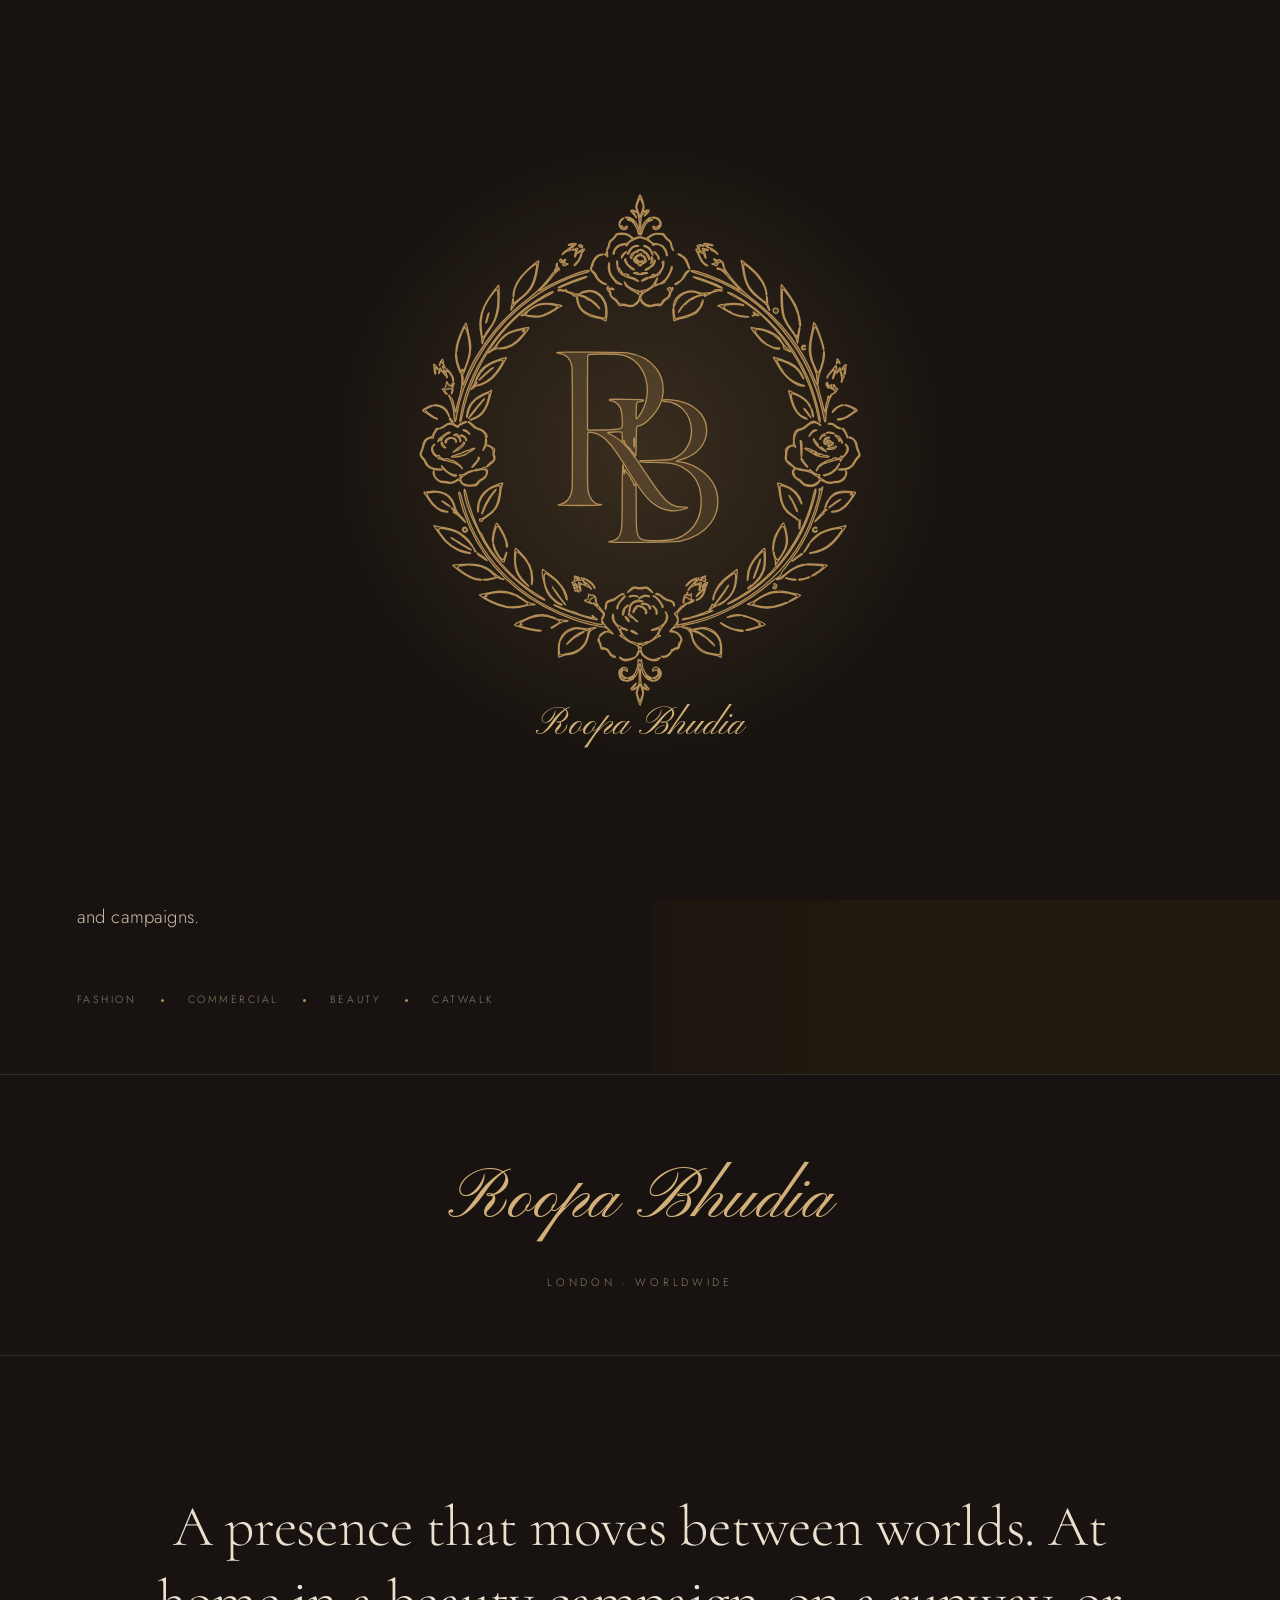
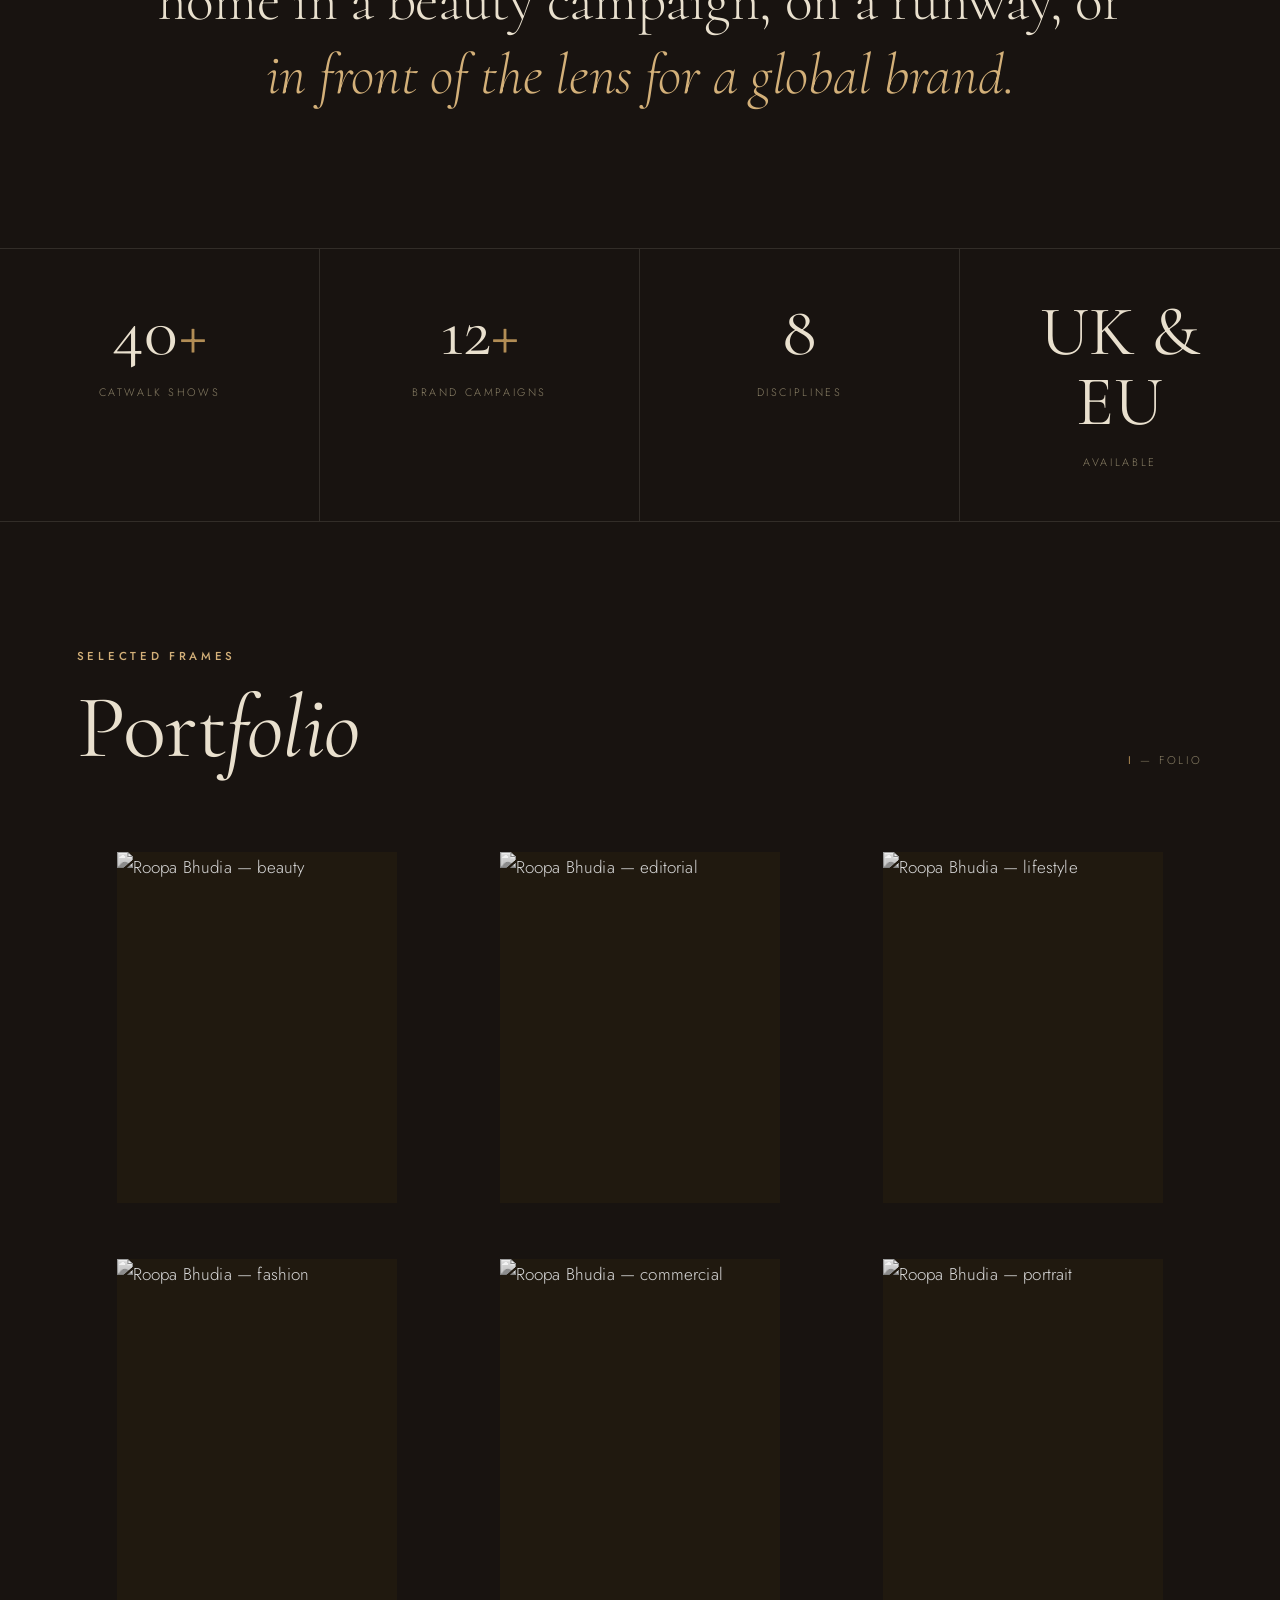
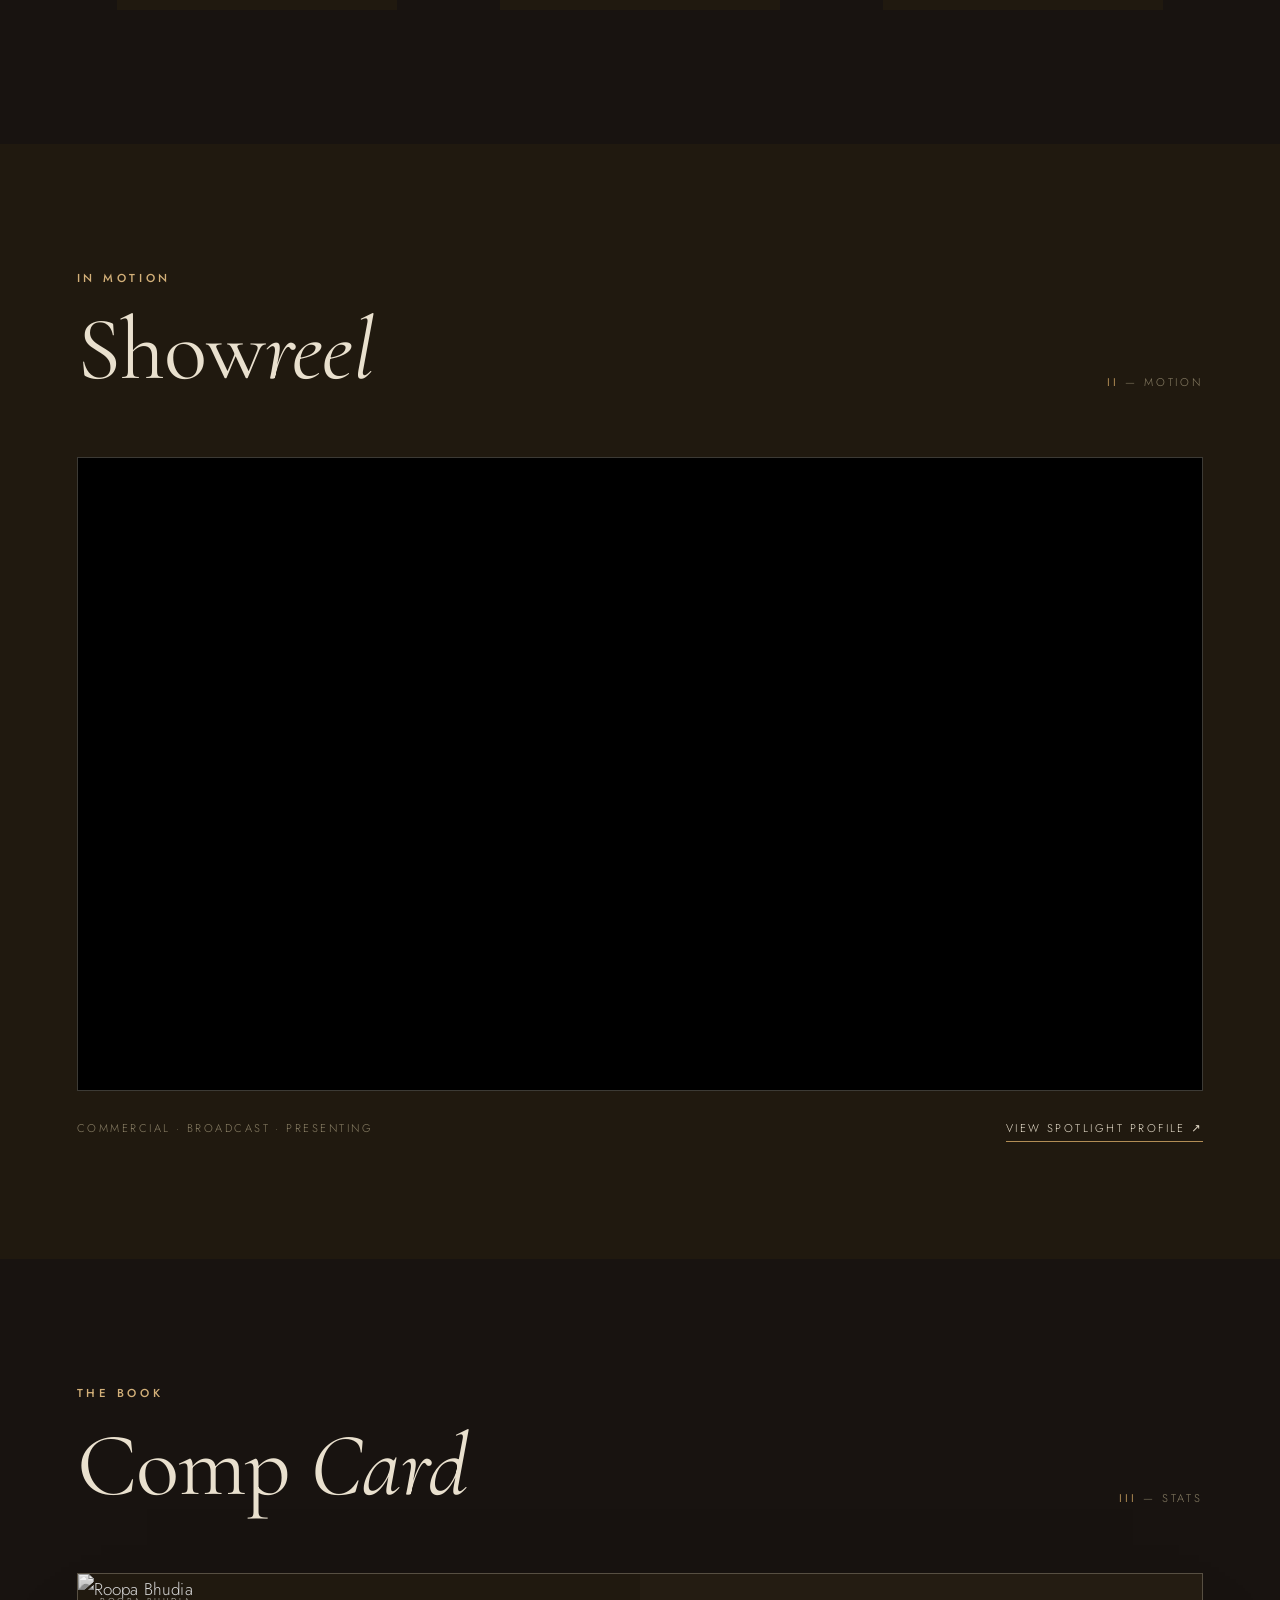
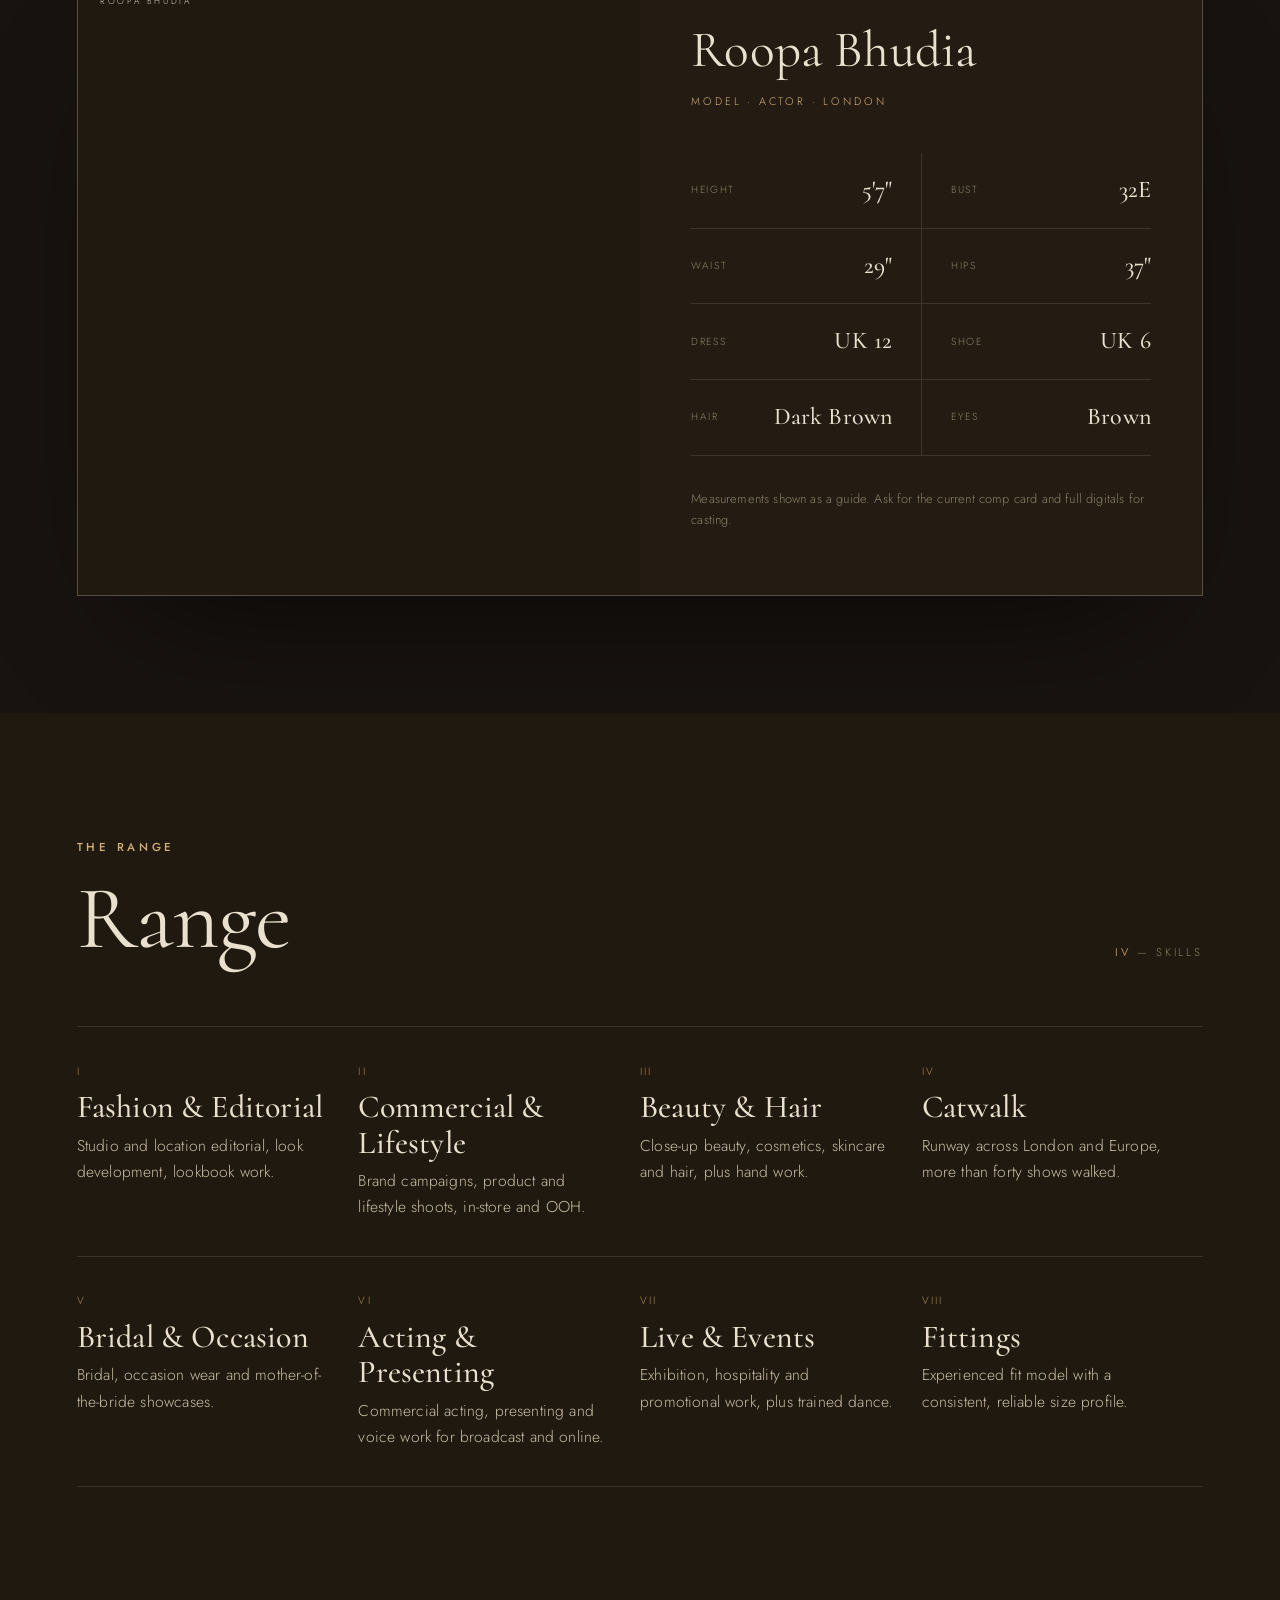
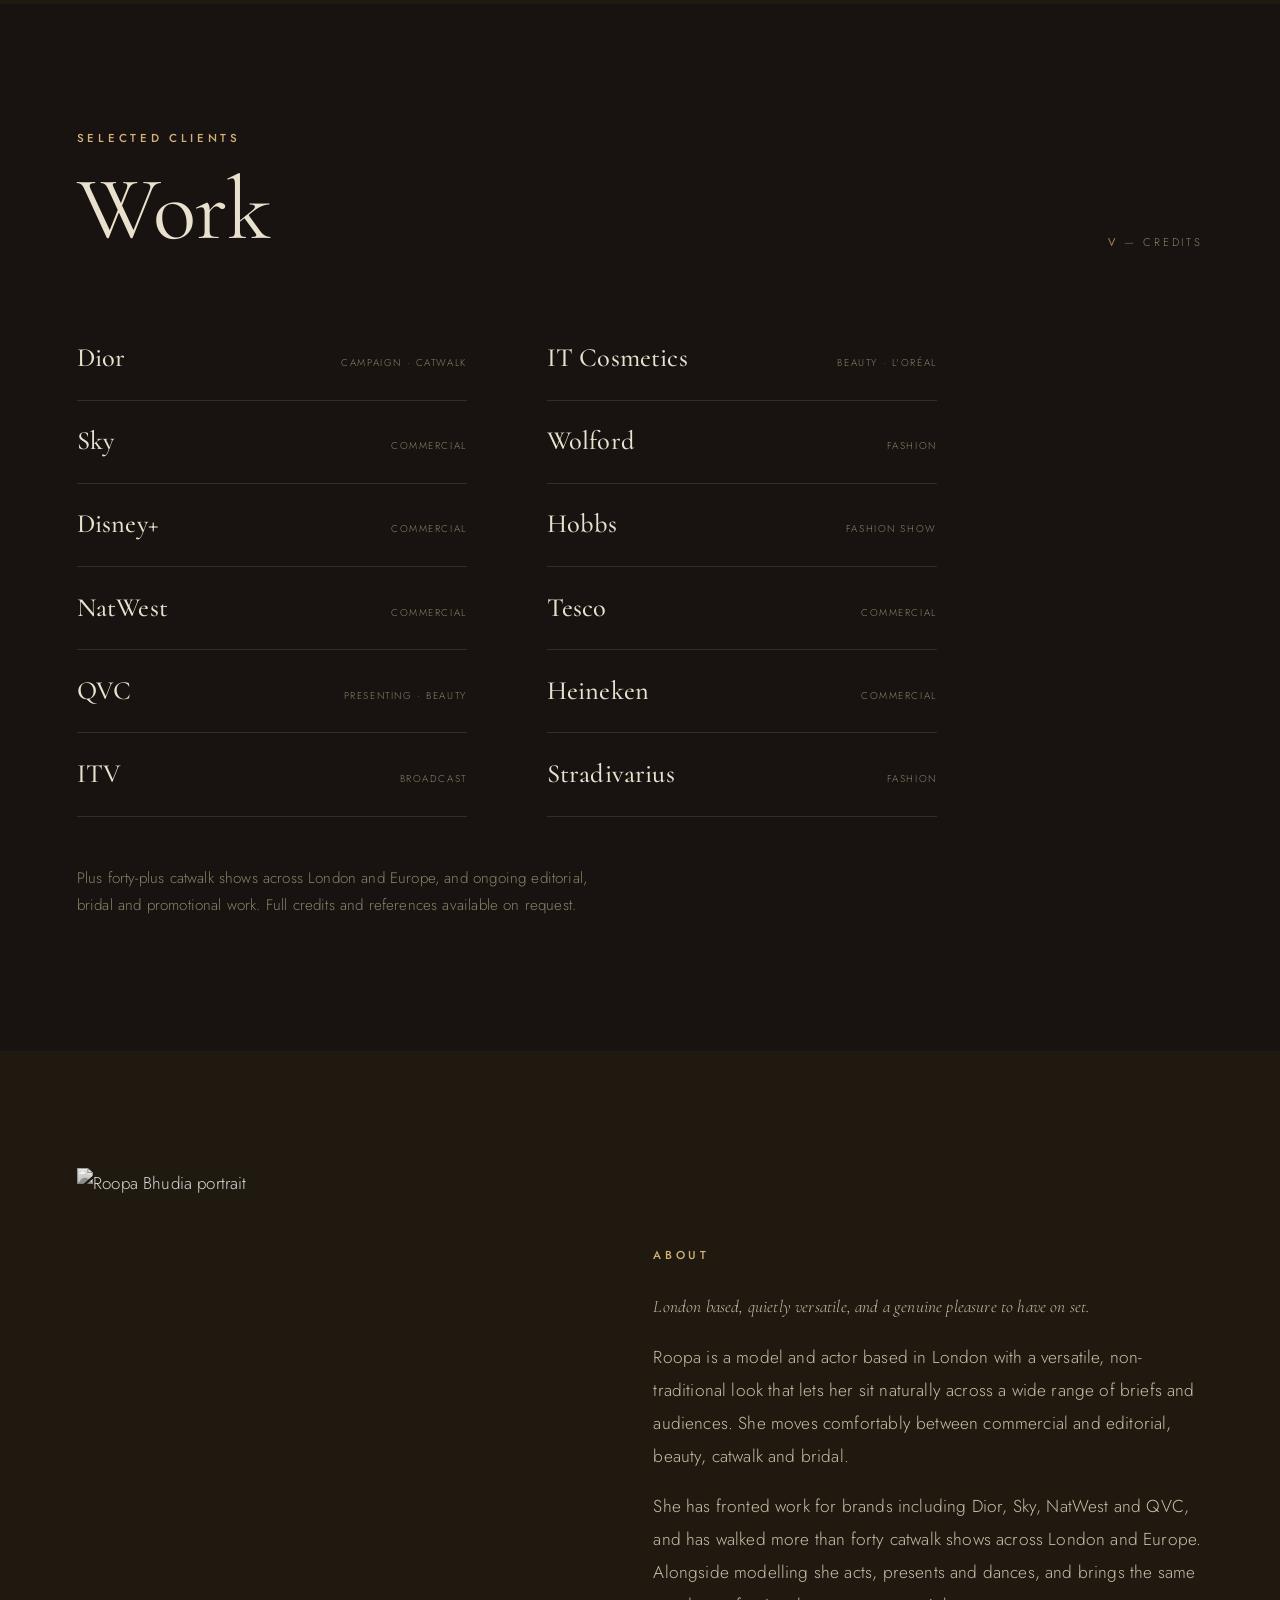
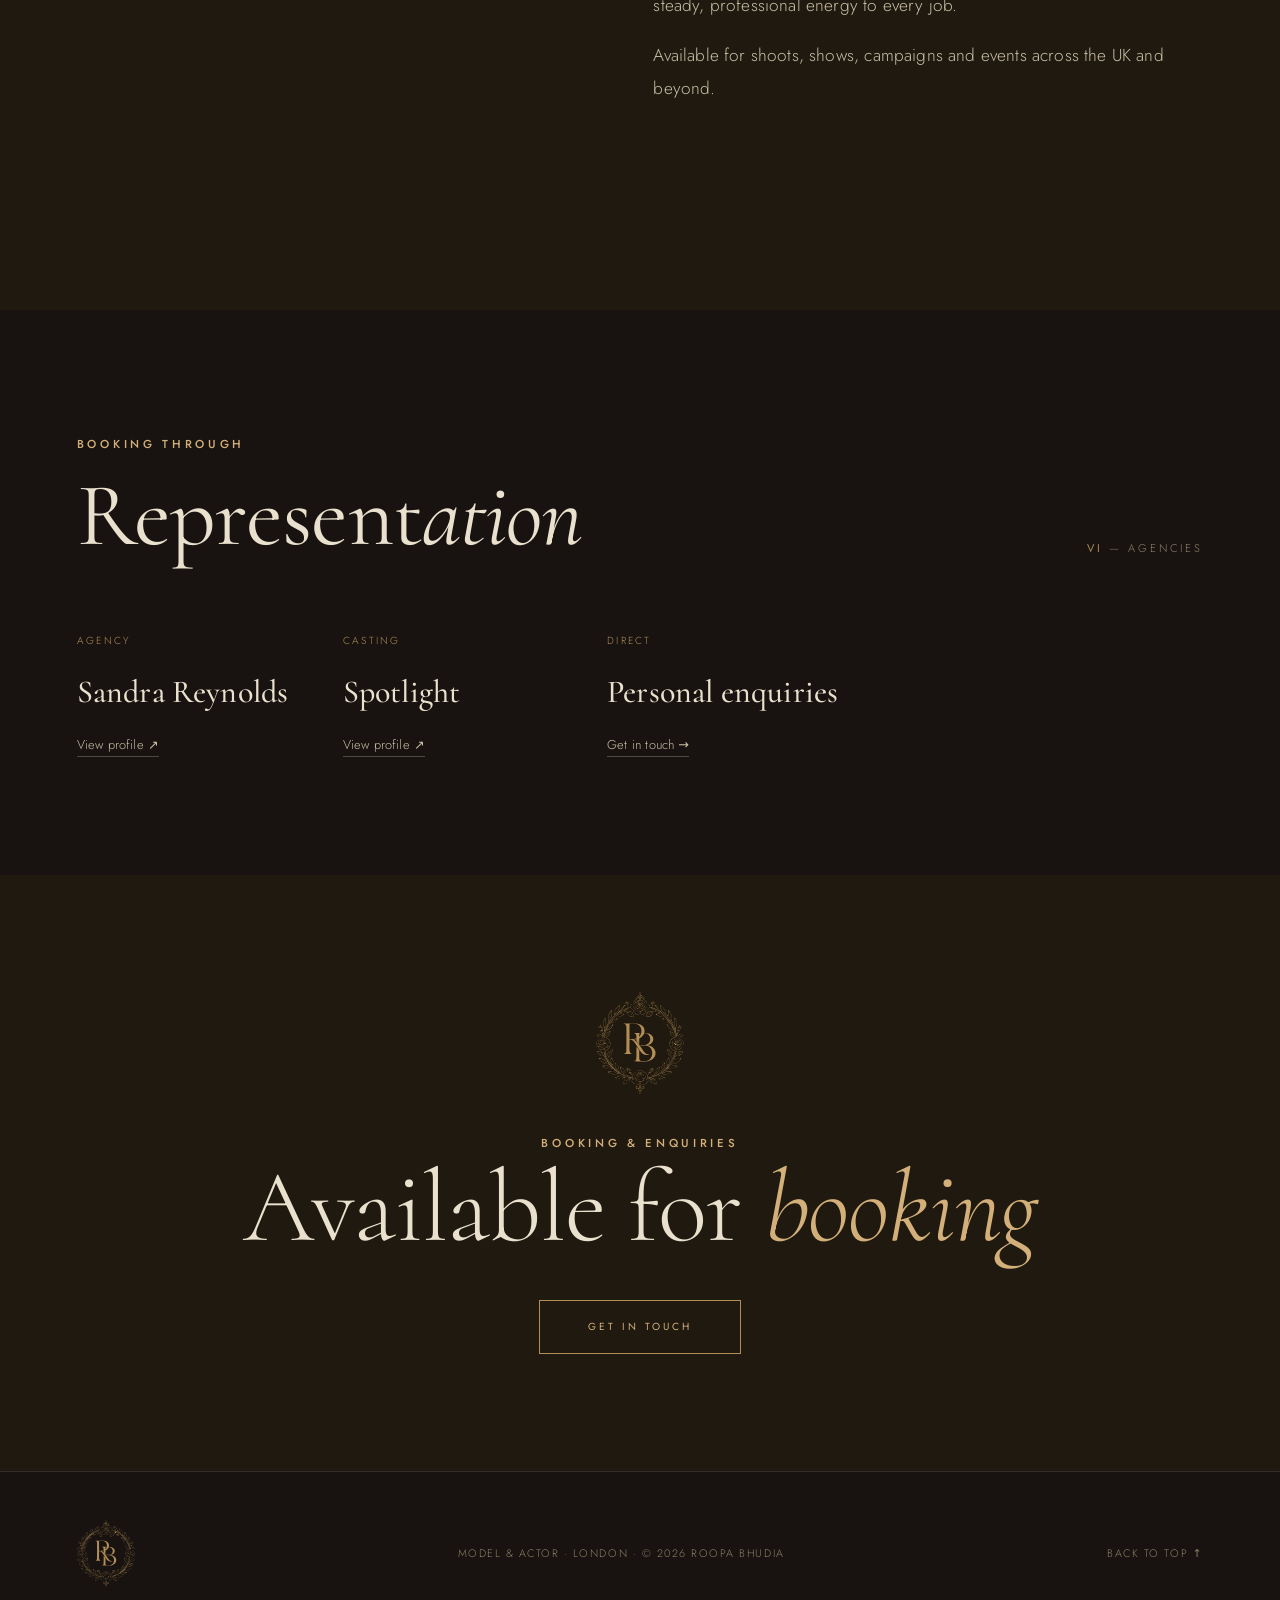
==== commit afc7fc17: "Slower crest draw, mobile menu fixes, session-aware intro" ====
--- a/index.html
+++ b/index.html
@@ -236,7 +236,7 @@
     document.body.classList.remove('loading');
     var l=document.getElementById('loader'); if(l) l.style.display='none';
     document.querySelectorAll('.reveal').forEach(function(e){ e.classList.add('in'); });
-  }, 5400);
+  }, 6400);
 </script>
 </body>
 </html>
--- a/assets/css/style.css
+++ b/assets/css/style.css
@@ -244,6 +244,10 @@
   .nav__links.open{transform:none}
   .nav__links a{font-size:1rem;opacity:1}
   .nav__burger{display:block;z-index:70}
+  .nav__mark{font-size:1.55rem;gap:.4rem;min-width:0}
+  .nav__crest{width:30px}
+  .hero__portrait::after{display:none}
+  .nav__links{width:min(86vw,360px);box-shadow:-30px 0 80px -40px rgba(0,0,0,.7)}
 }
 @media(prefers-reduced-motion:reduce){
   *{animation:none!important;scroll-behavior:auto;transition-duration:.001s!important}
@@ -268,3 +272,9 @@
 .lightbox__nav:hover{opacity:1;color:var(--bronze-soft)}
 .lightbox__prev{left:1rem}.lightbox__next{right:1rem}
 @media(max-width:600px){.lightbox__frame img{height:auto;width:88vw}.lightbox__nav{font-size:2rem;padding:.6rem}}
+
+/* ---------- MOBILE MENU: hamburger -> close, scroll lock ---------- */
+body.menu-open{overflow:hidden}
+.nav__burger.open span:nth-child(1){transform:translateY(7.5px) rotate(45deg)}
+.nav__burger.open span:nth-child(2){opacity:0}
+.nav__burger.open span:nth-child(3){transform:translateY(-7.5px) rotate(-45deg)}
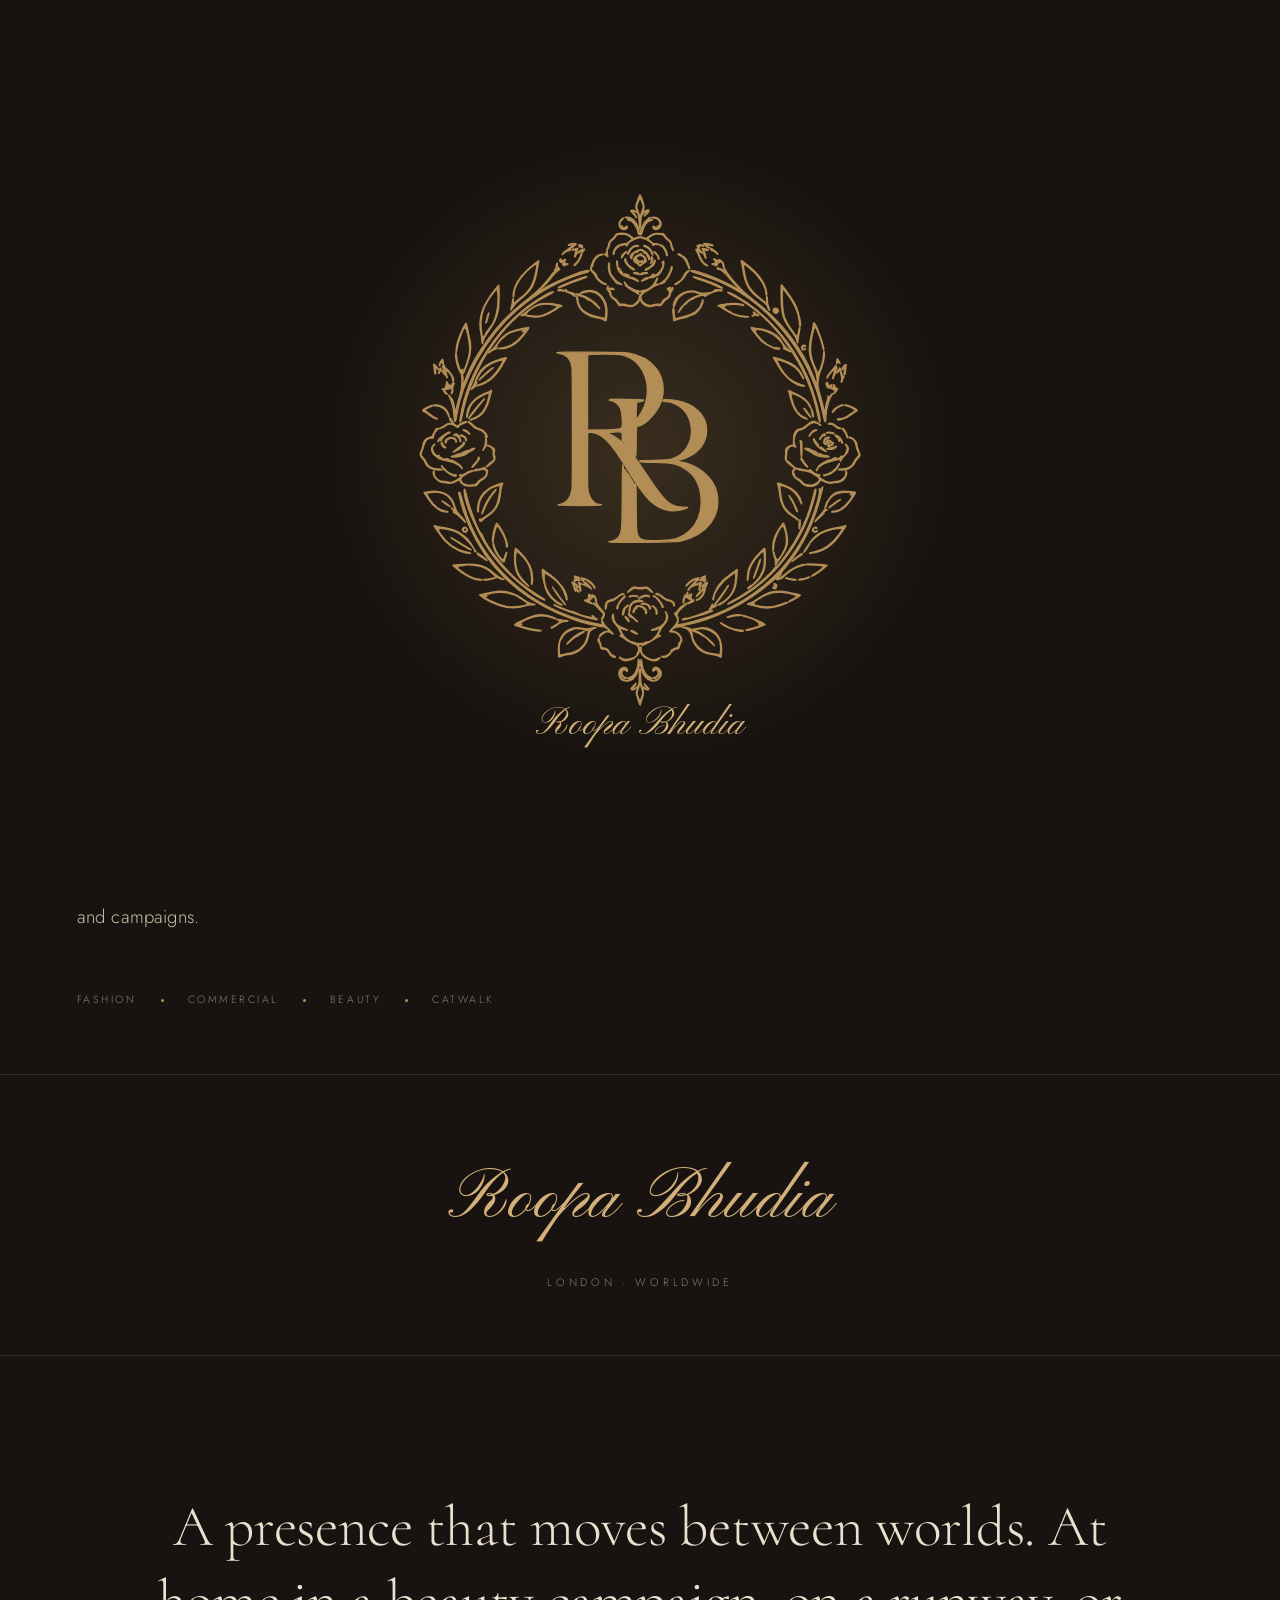
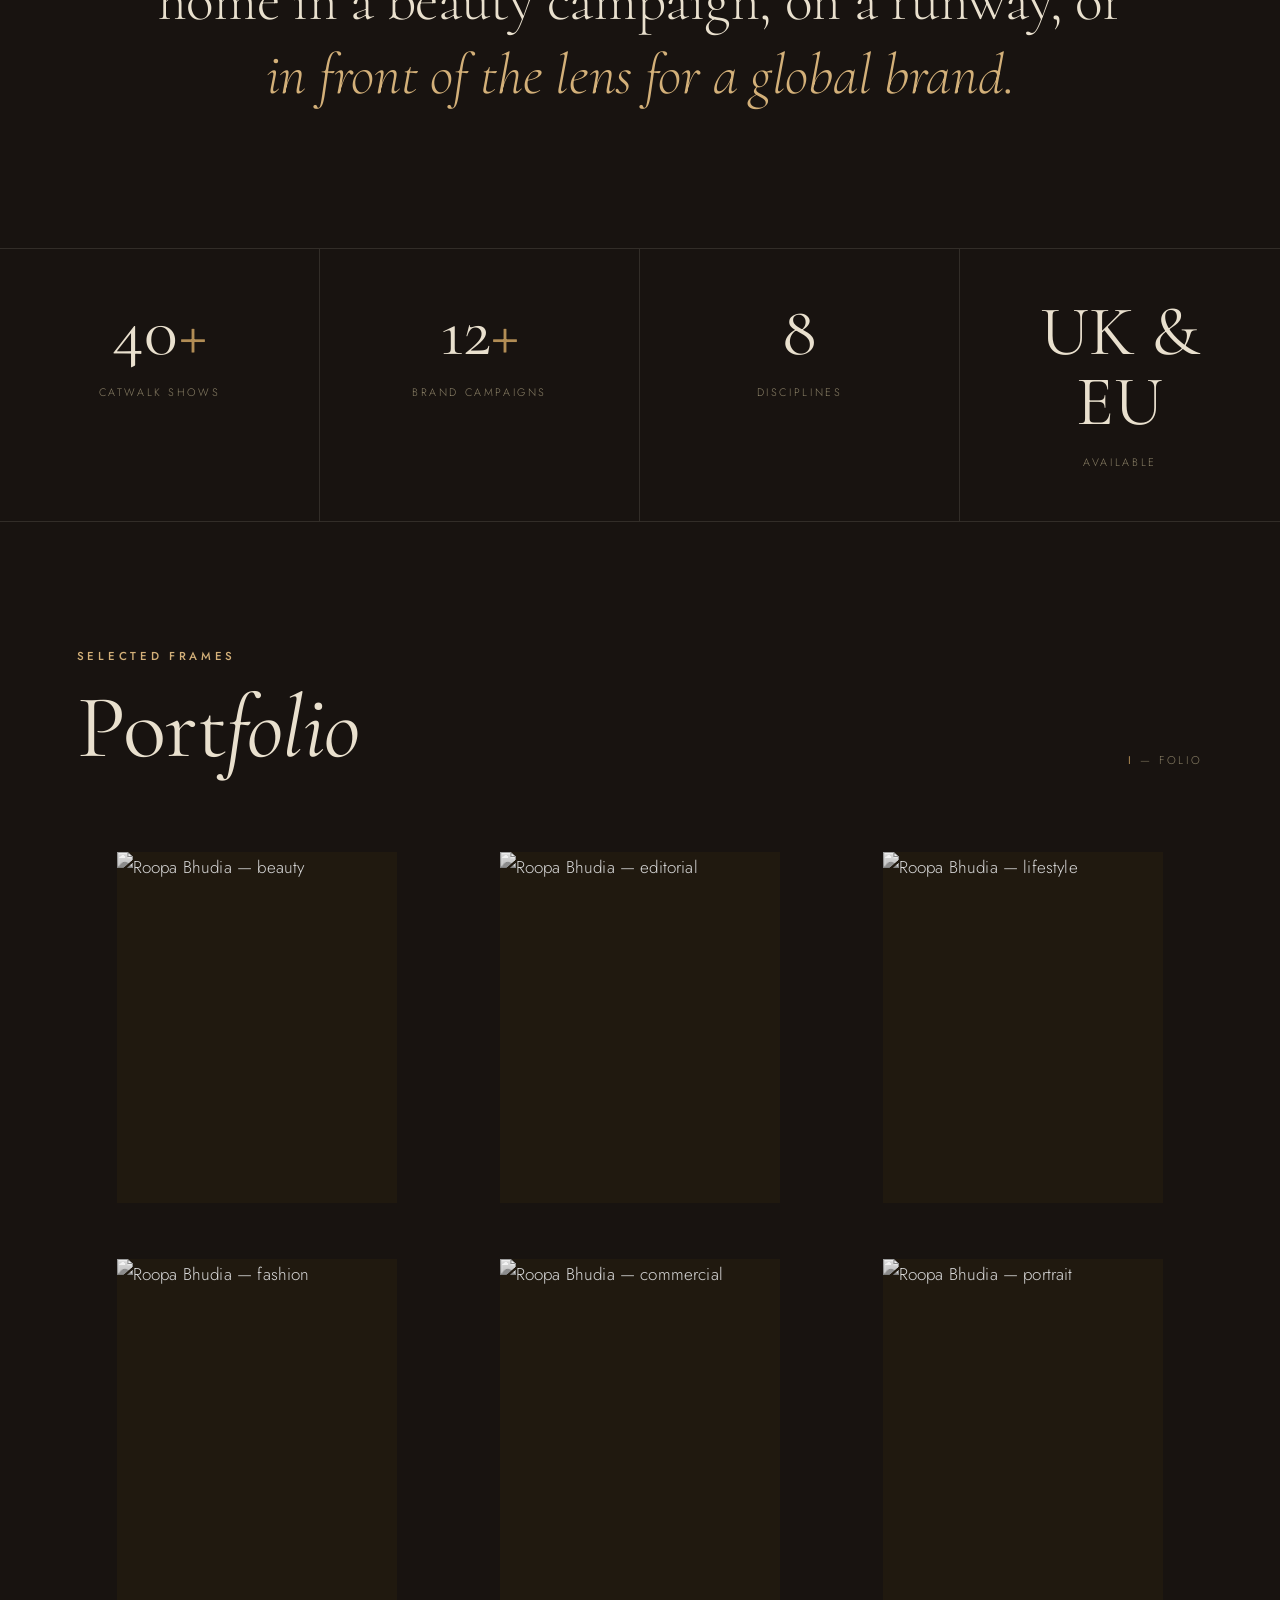
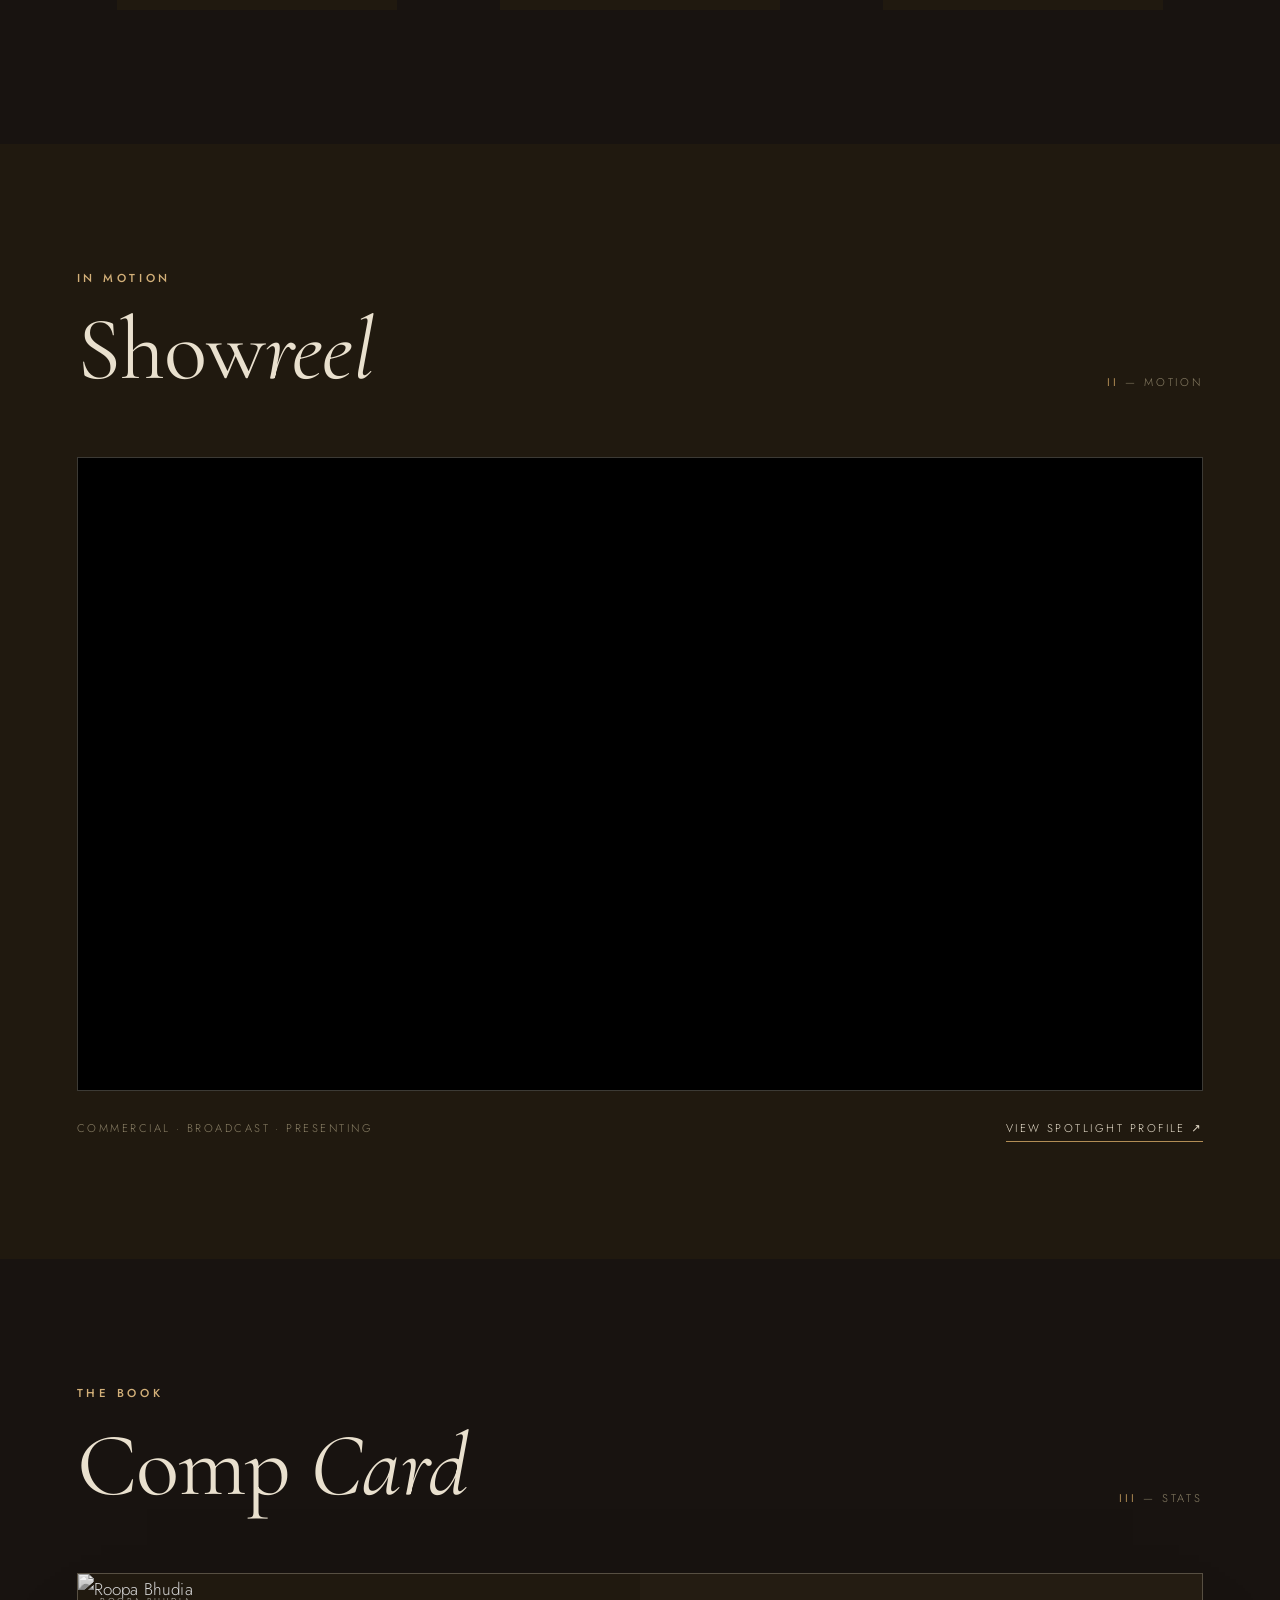
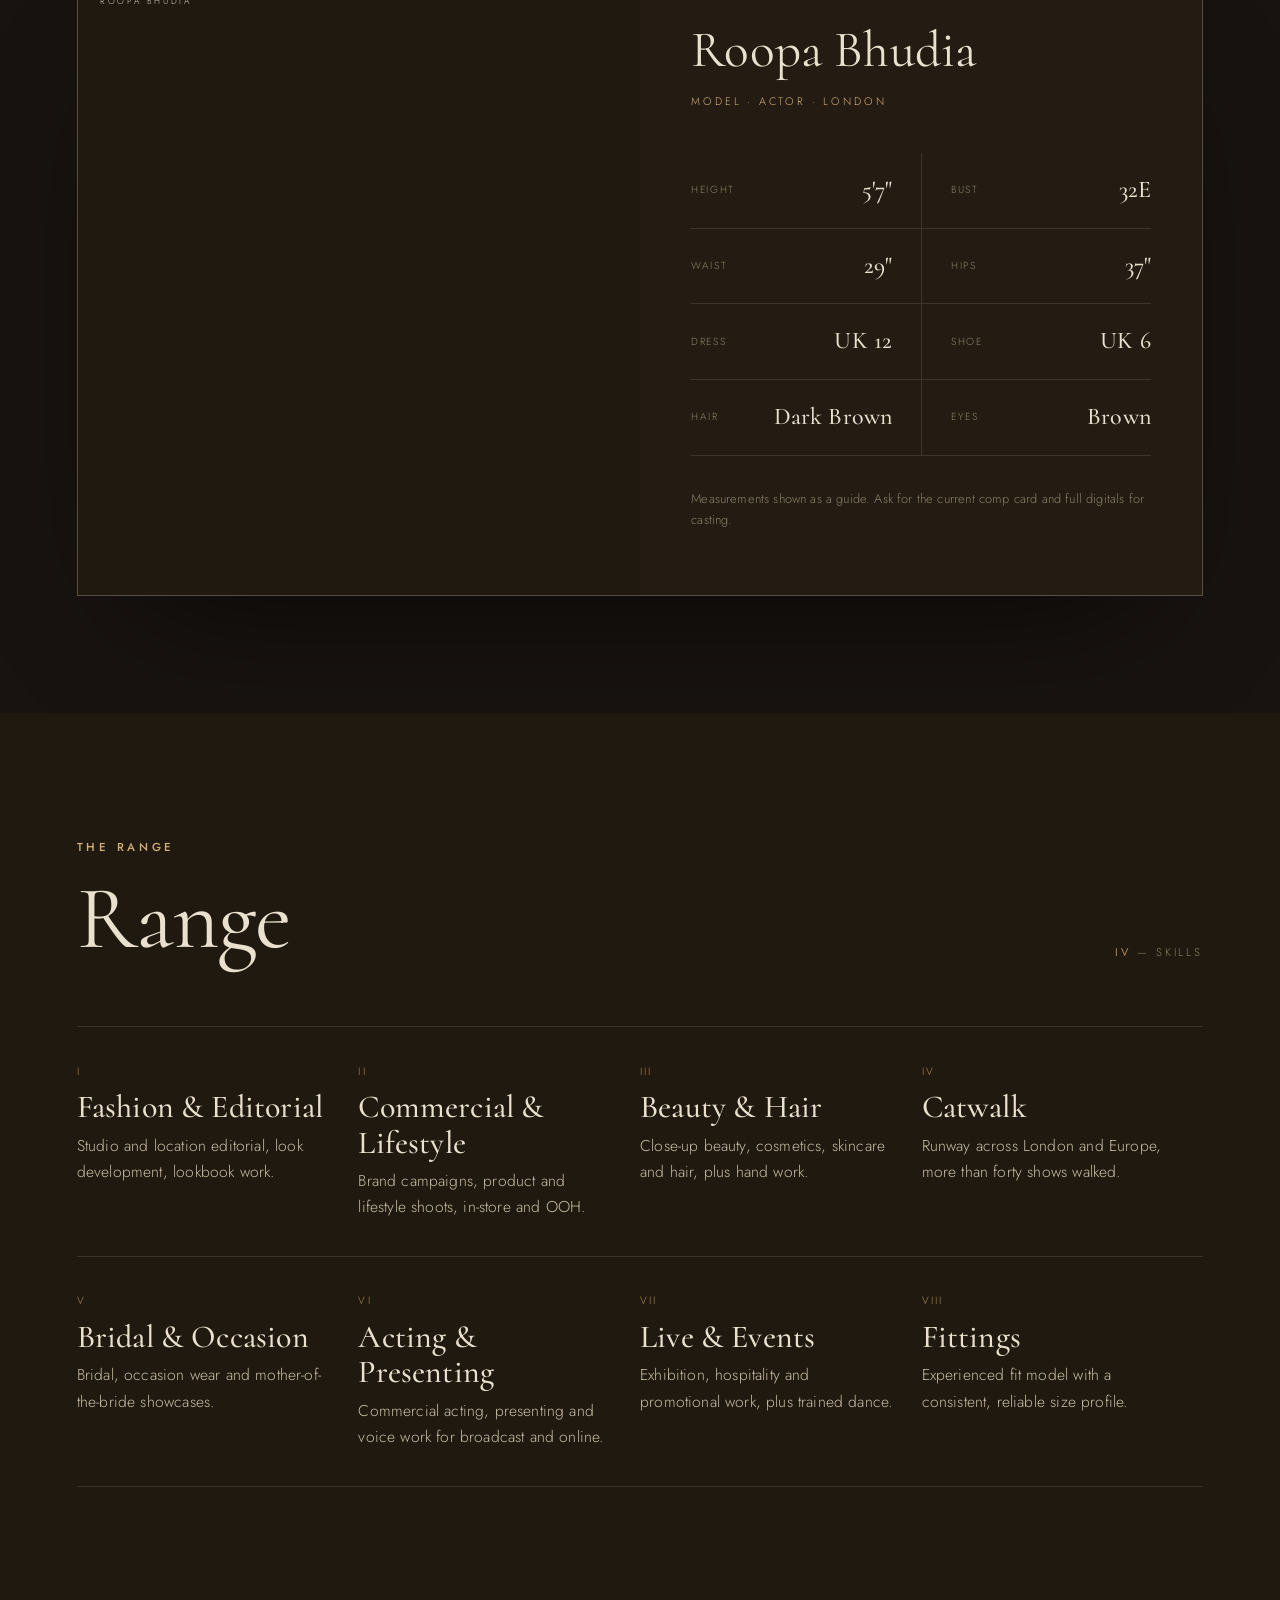
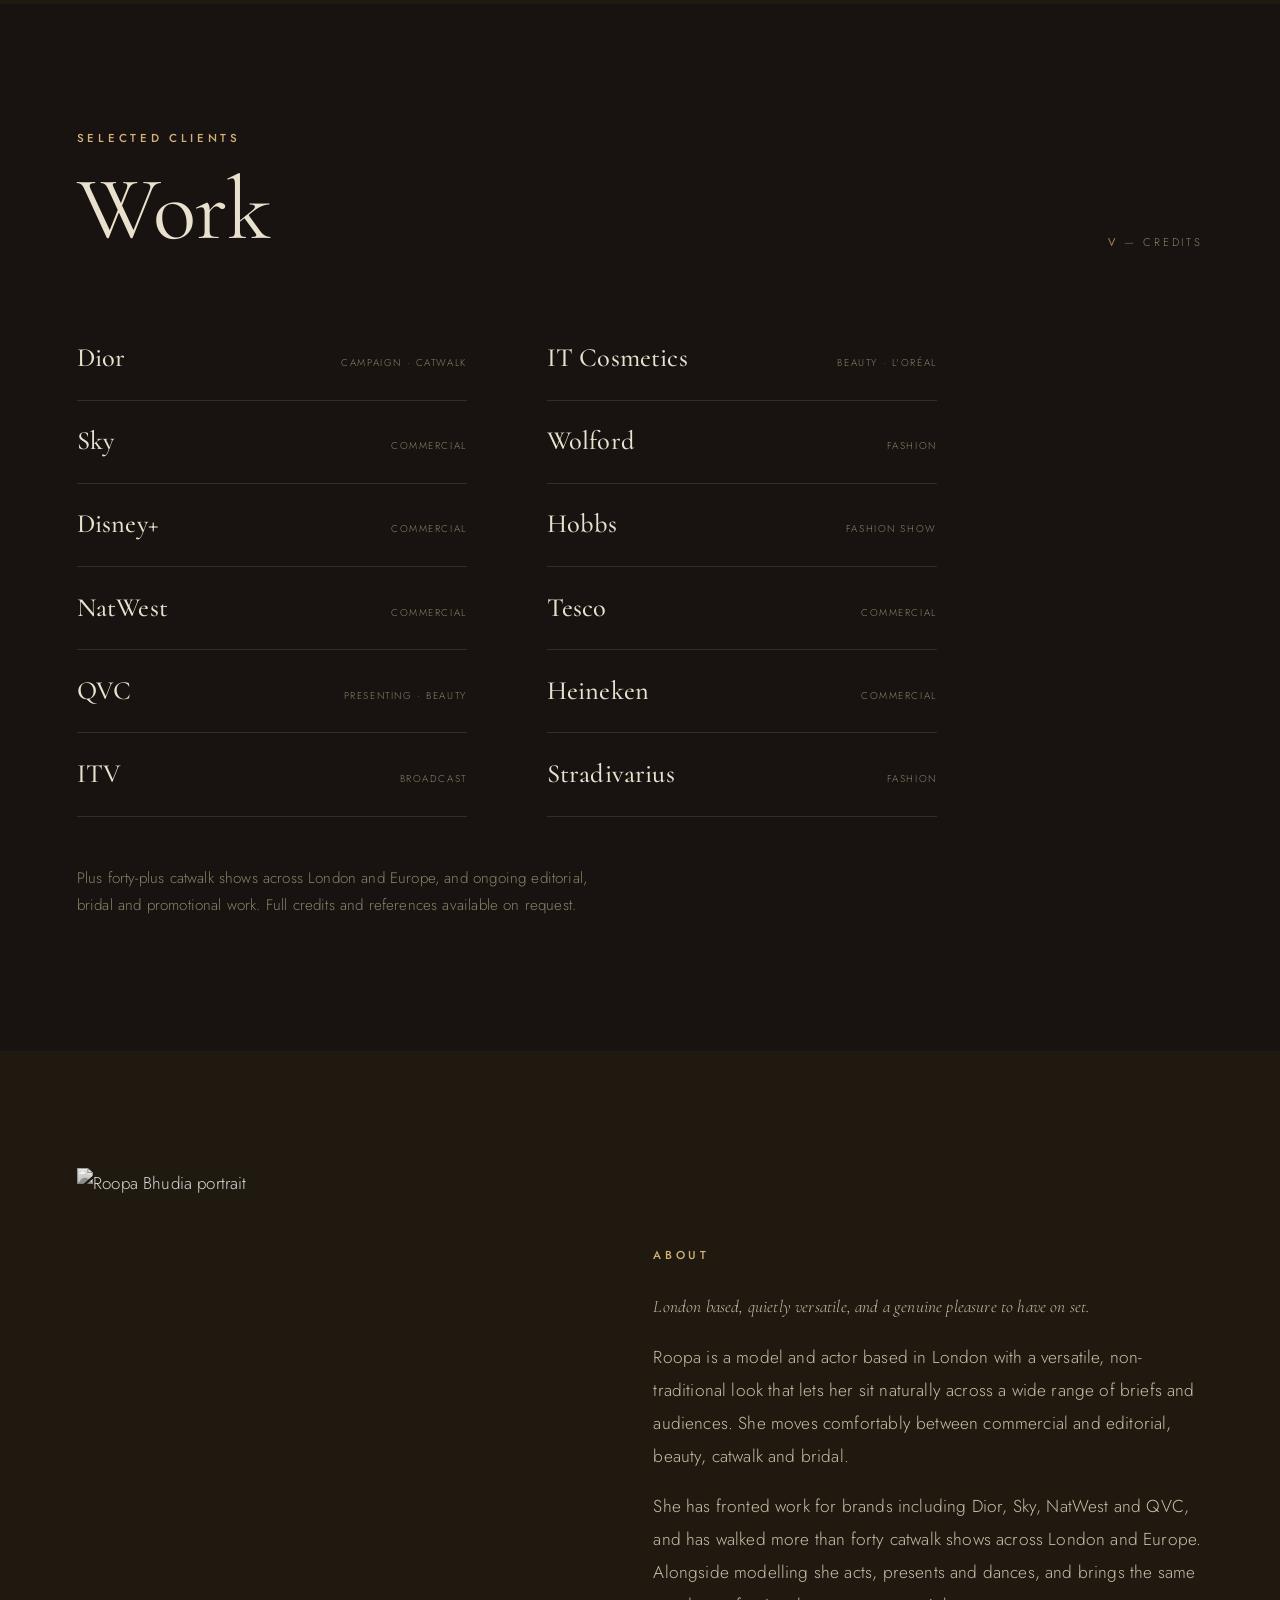
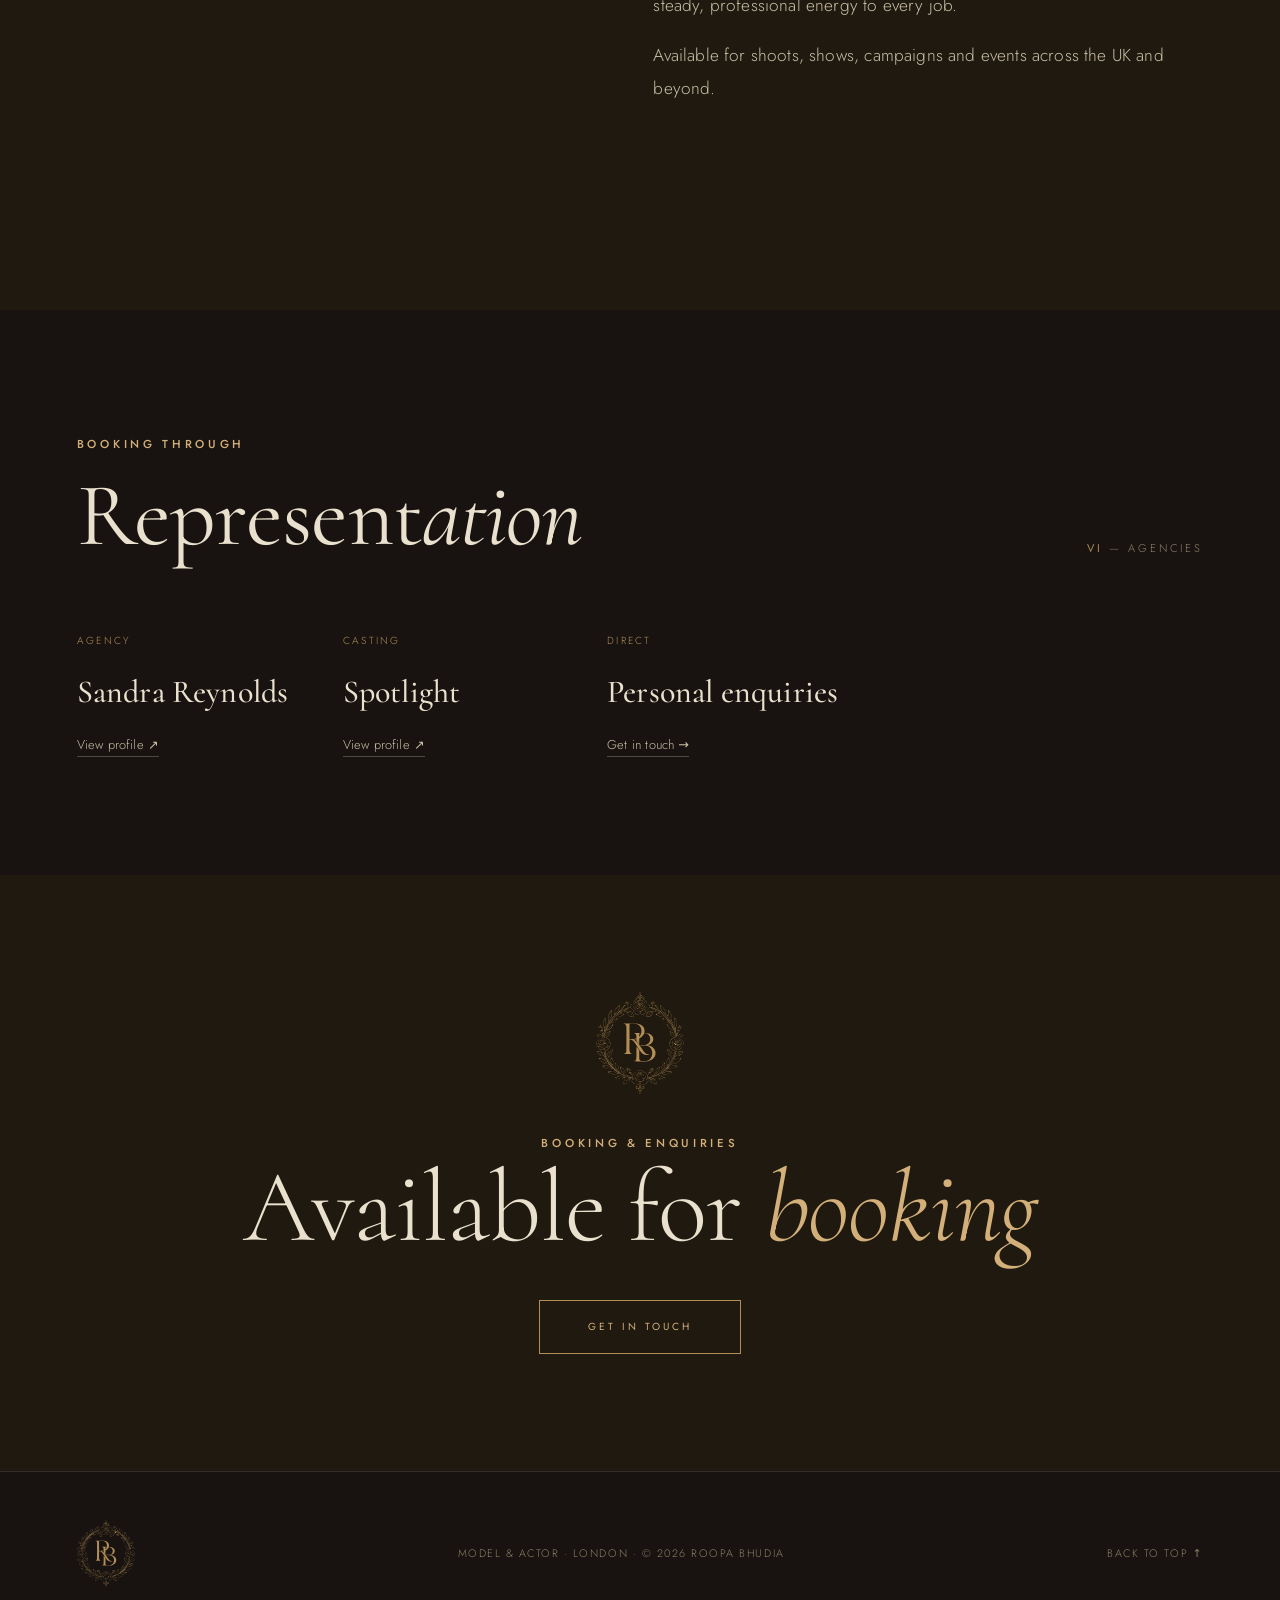
==== commit 6405b446: "Full-screen mobile menu, cinematic hero reveal" ====
--- a/index.html
+++ b/index.html
@@ -20,6 +20,7 @@
   .loader{display:none!important}
   body.loading{overflow:auto!important}
   .reveal{opacity:1!important;transform:none!important}
+  .hero__portrait::before{display:none!important}
 </style></noscript>
 
 <!--
@@ -234,6 +235,7 @@
   setTimeout(function(){
     if (window.__rbInit) return;
     document.body.classList.remove('loading');
+    document.body.classList.add('entered');
     var l=document.getElementById('loader'); if(l) l.style.display='none';
     document.querySelectorAll('.reveal').forEach(function(e){ e.classList.add('in'); });
   }, 6400);
--- a/assets/css/style.css
+++ b/assets/css/style.css
@@ -90,6 +90,8 @@
 .hero__portrait img{width:100%;height:118%;object-fit:cover;object-position:center top;filter:grayscale(1) contrast(1.02) brightness(.96);transition:filter 1.4s ease}
 .hero__portrait:hover img{filter:grayscale(0) contrast(1) brightness(1)}
 .hero__portrait::after{content:"";position:absolute;inset:0;background:linear-gradient(90deg,rgba(24,19,16,.5),transparent 30%);pointer-events:none}
+.hero__portrait::before{content:"";position:absolute;inset:0;z-index:4;background:var(--bg);transform:translateY(0);pointer-events:none}
+body.entered .hero__portrait::before{transform:translateY(-101%);transition:transform 1.25s var(--ease) .15s}
 
 /* ---------- DIVIDER (name/script) ---------- */
 .divider{text-align:center;padding:clamp(3rem,7vh,5rem) var(--pad);border-top:1px solid var(--line);border-bottom:1px solid var(--line)}
@@ -240,14 +242,19 @@
   .about__img{order:-1;max-height:66vh;aspect-ratio:auto}
   .contact-wrap{grid-template-columns:1fr;padding-top:7.5rem}
   .credits{columns:1}
-  .nav__links{position:fixed;inset:0 0 0 auto;width:min(80vw,340px);background:var(--bg);flex-direction:column;justify-content:center;gap:2.2rem;padding:2rem;transform:translateX(100%);transition:transform .5s var(--ease);border-left:1px solid var(--line)}
+  .nav__links{position:fixed;top:0;left:0;width:100vw;height:100dvh;z-index:65;background:rgba(24,19,16,.985);backdrop-filter:blur(8px);flex-direction:column;justify-content:center;align-items:center;gap:2.2rem;padding:2rem;transform:translateX(100%);transition:transform .55s var(--ease)}
   .nav__links.open{transform:none}
-  .nav__links a{font-size:1rem;opacity:1}
+  .nav__links a{font-size:1.4rem;letter-spacing:.16em;opacity:0;transform:translateY(14px);transition:opacity .5s var(--ease),transform .5s var(--ease)}
+  .nav__links.open a{opacity:1;transform:none}
+  .nav__links.open a:nth-child(1){transition-delay:.15s}
+  .nav__links.open a:nth-child(2){transition-delay:.22s}
+  .nav__links.open a:nth-child(3){transition-delay:.29s}
+  .nav__links.open a:nth-child(4){transition-delay:.36s}
+  .nav__links.open a:nth-child(5){transition-delay:.43s}
   .nav__burger{display:block;z-index:70}
   .nav__mark{font-size:1.55rem;gap:.4rem;min-width:0}
   .nav__crest{width:30px}
   .hero__portrait::after{display:none}
-  .nav__links{width:min(86vw,360px);box-shadow:-30px 0 80px -40px rgba(0,0,0,.7)}
 }
 @media(prefers-reduced-motion:reduce){
   *{animation:none!important;scroll-behavior:auto;transition-duration:.001s!important}
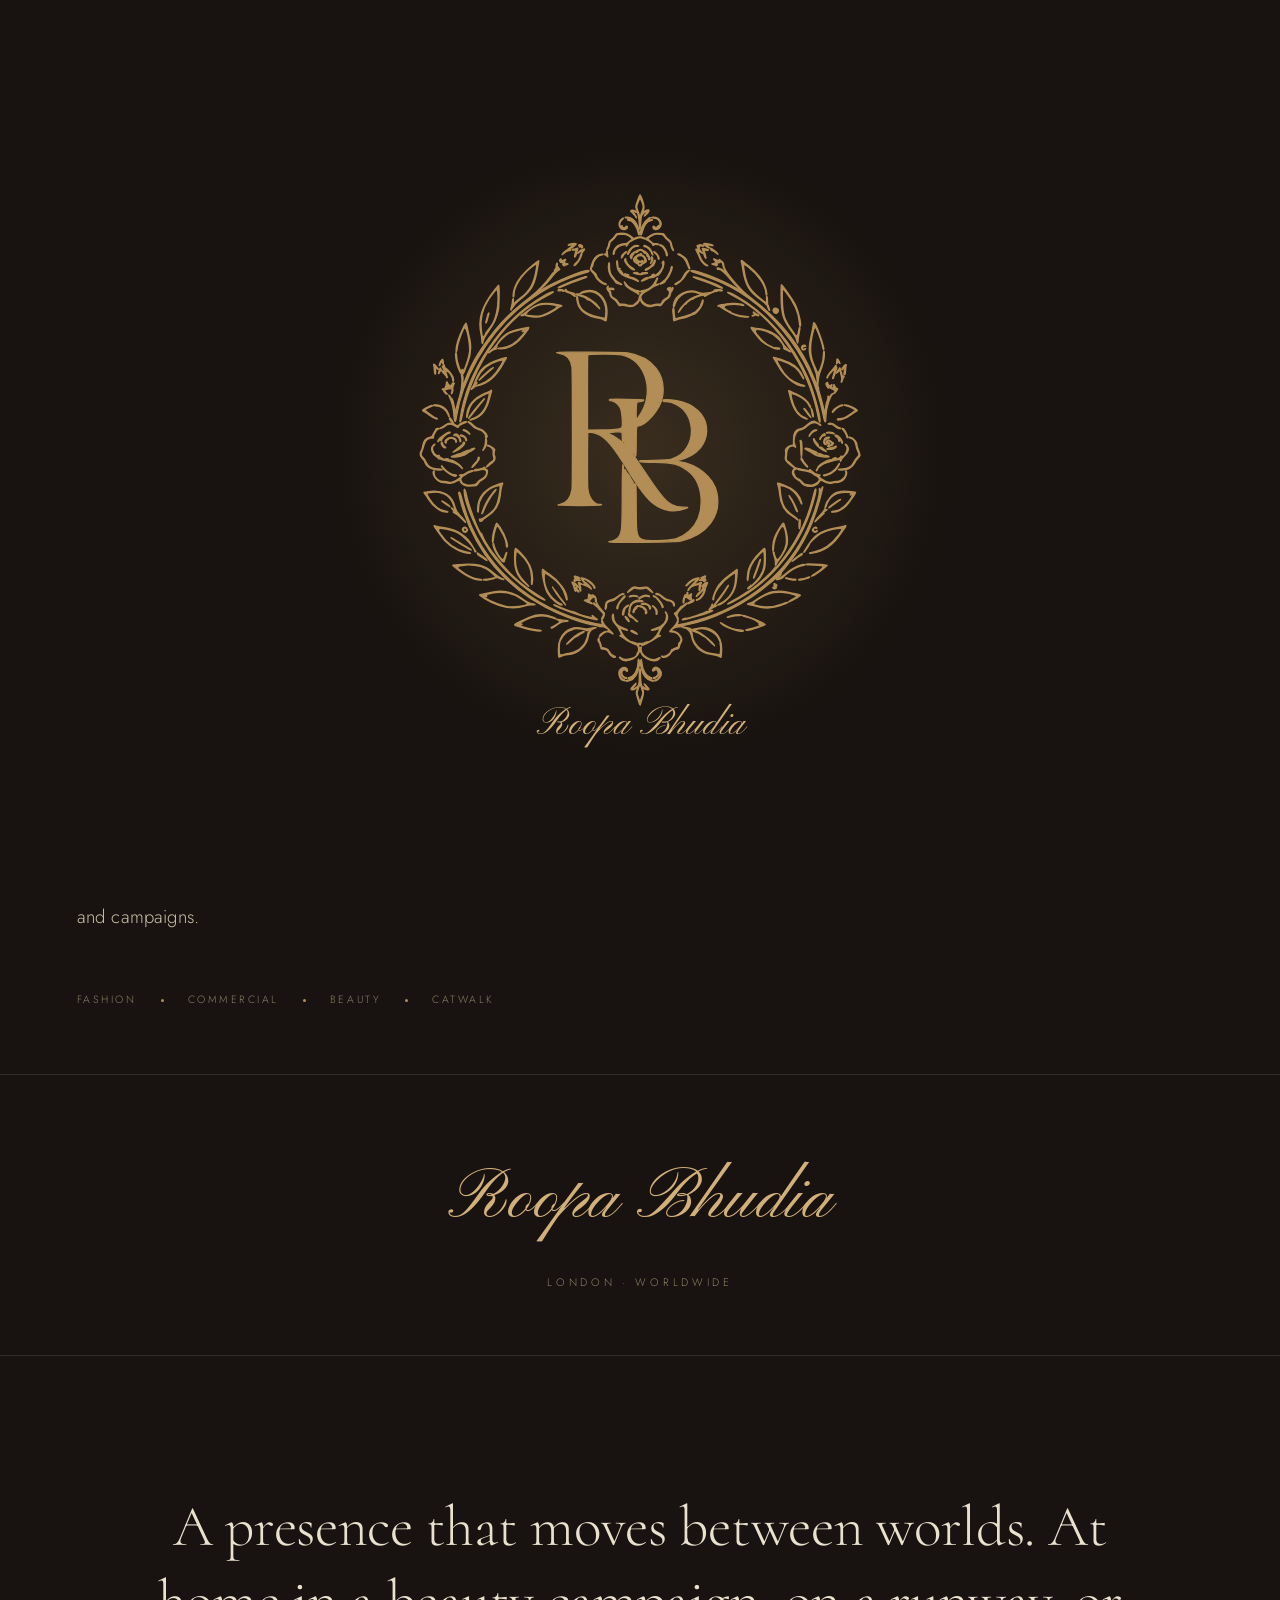
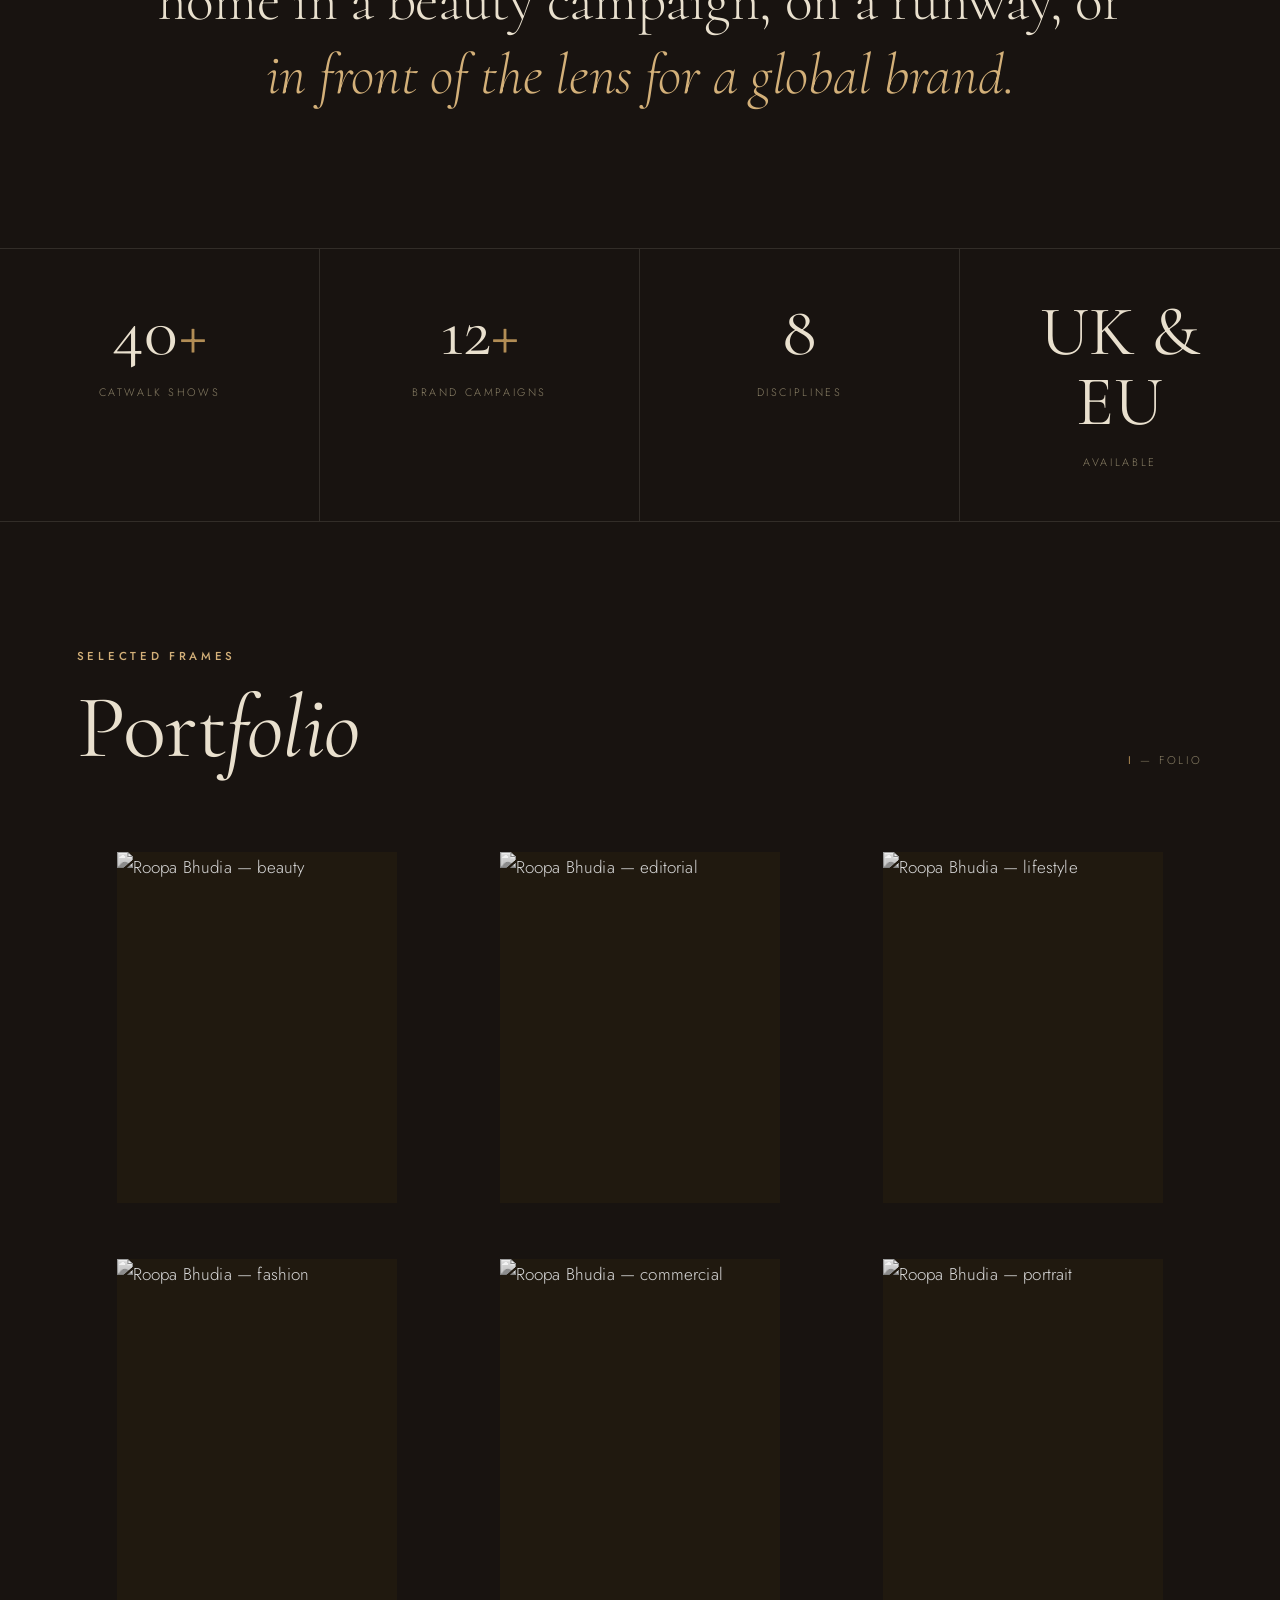
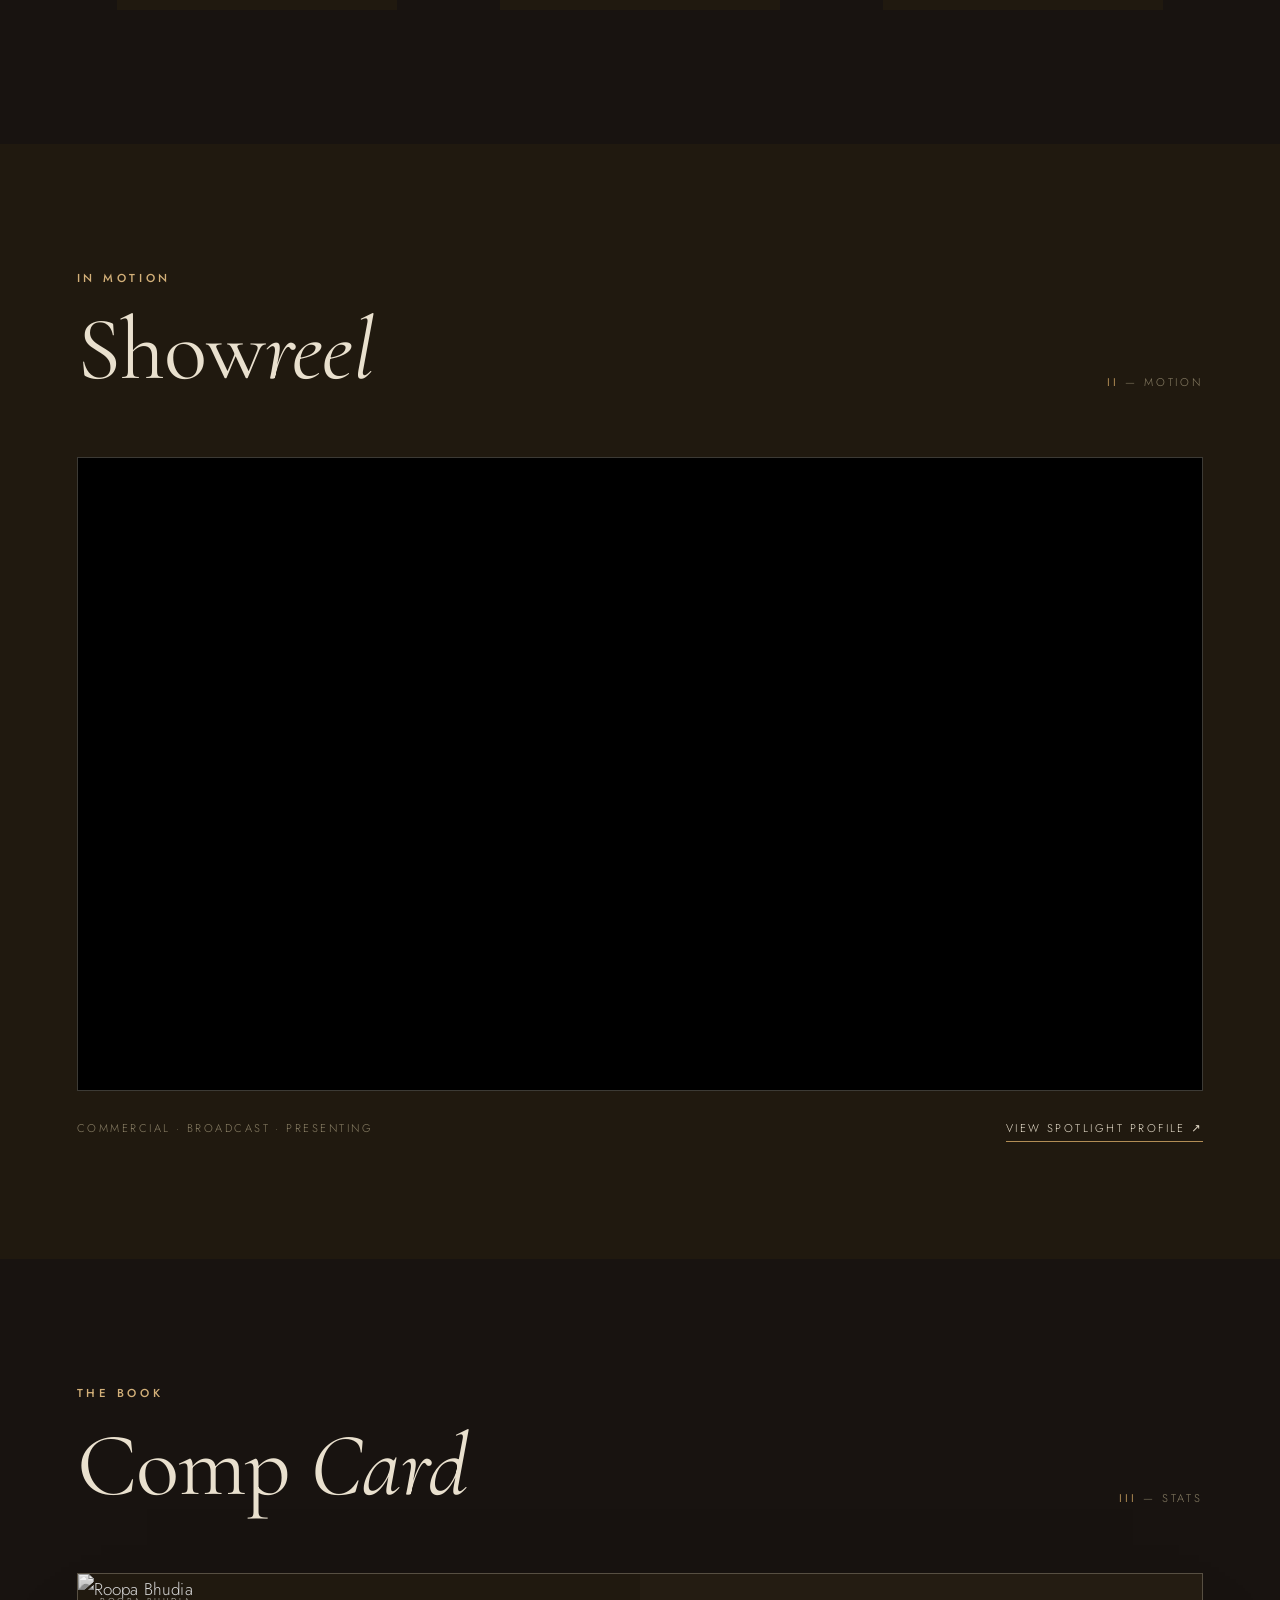
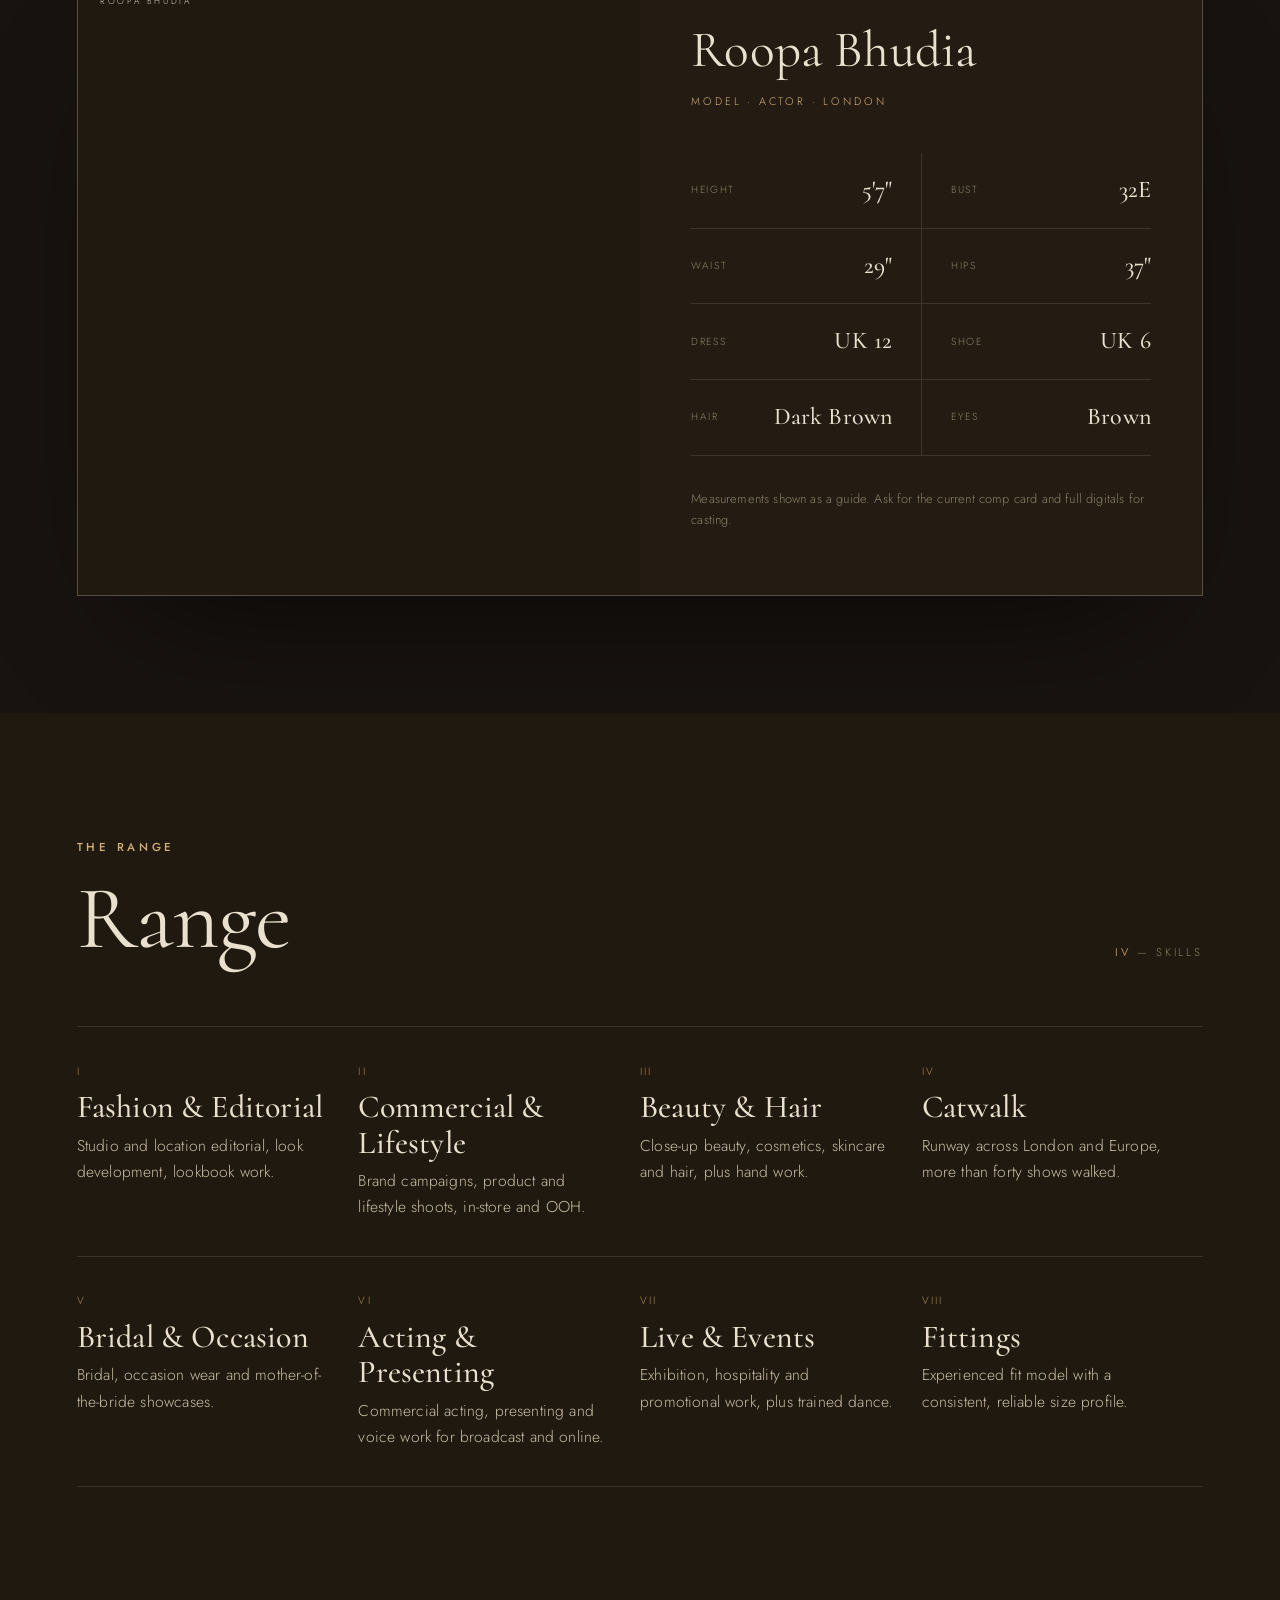
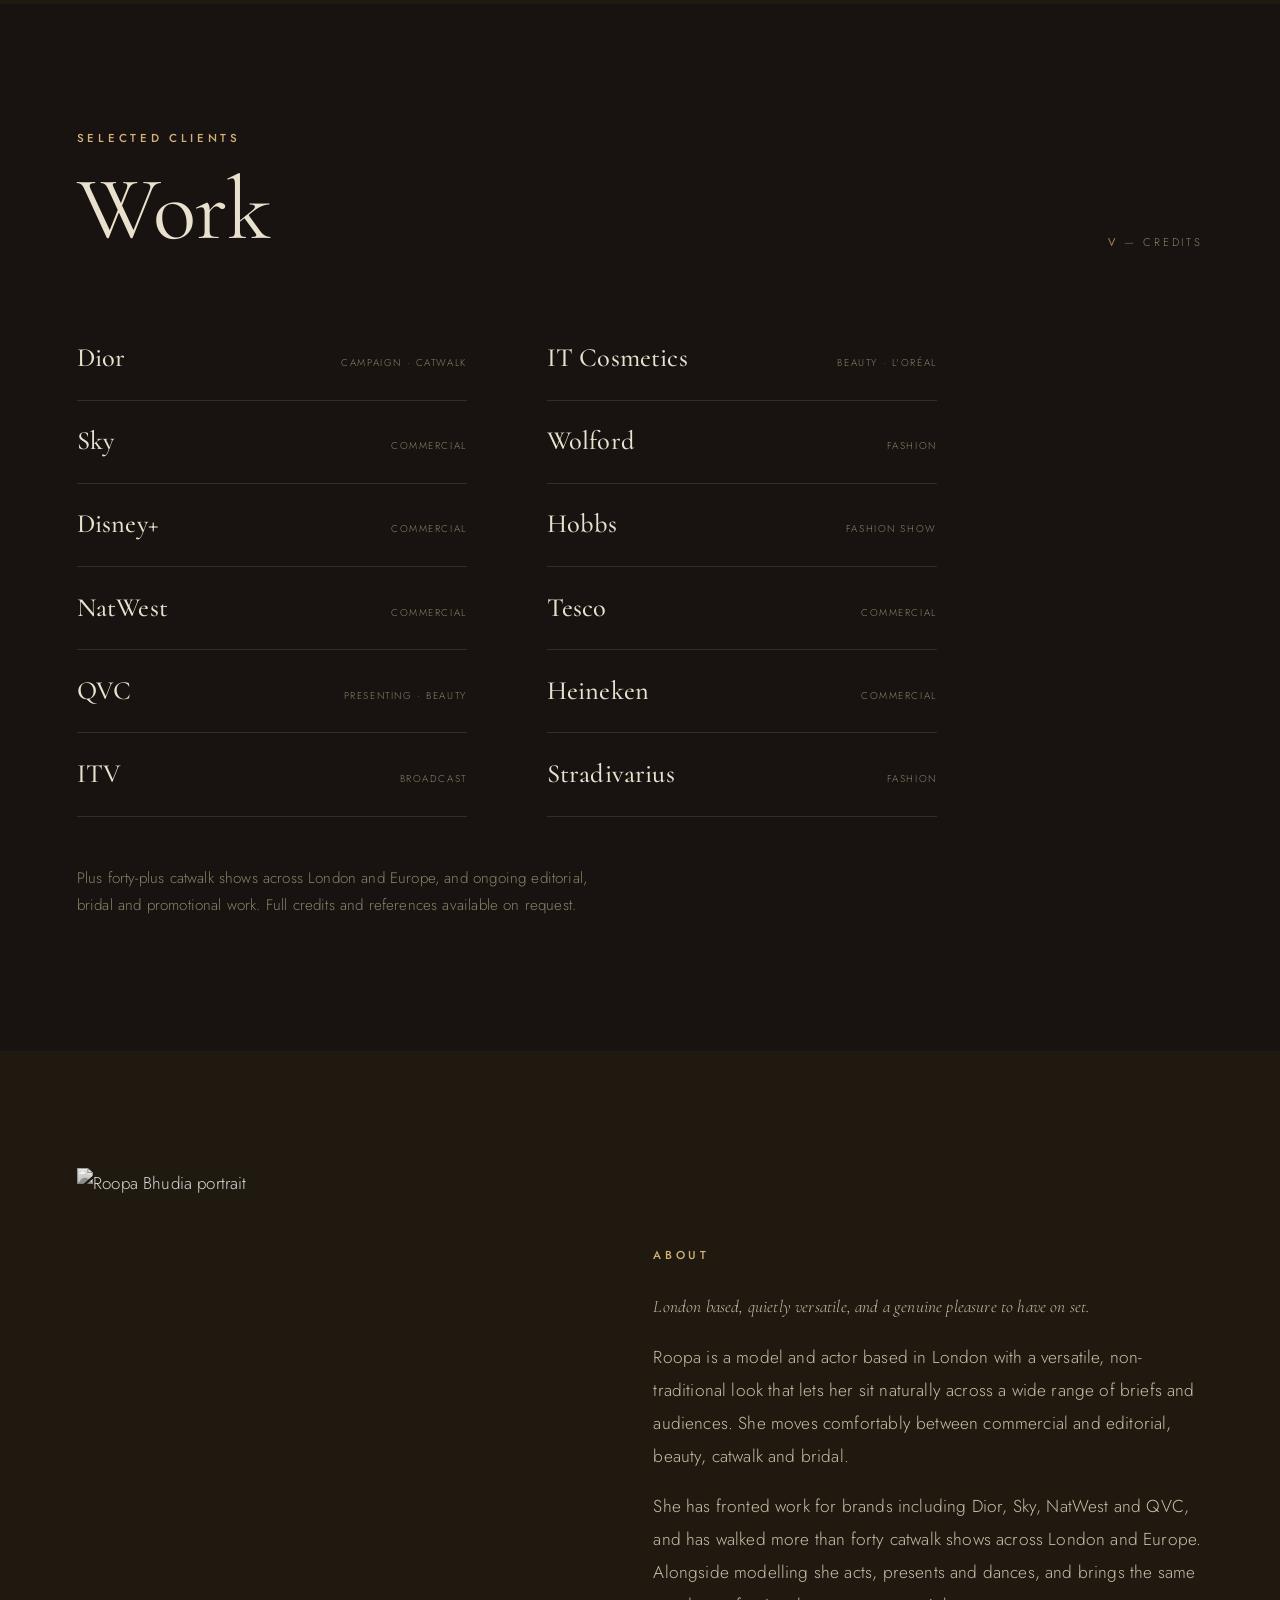
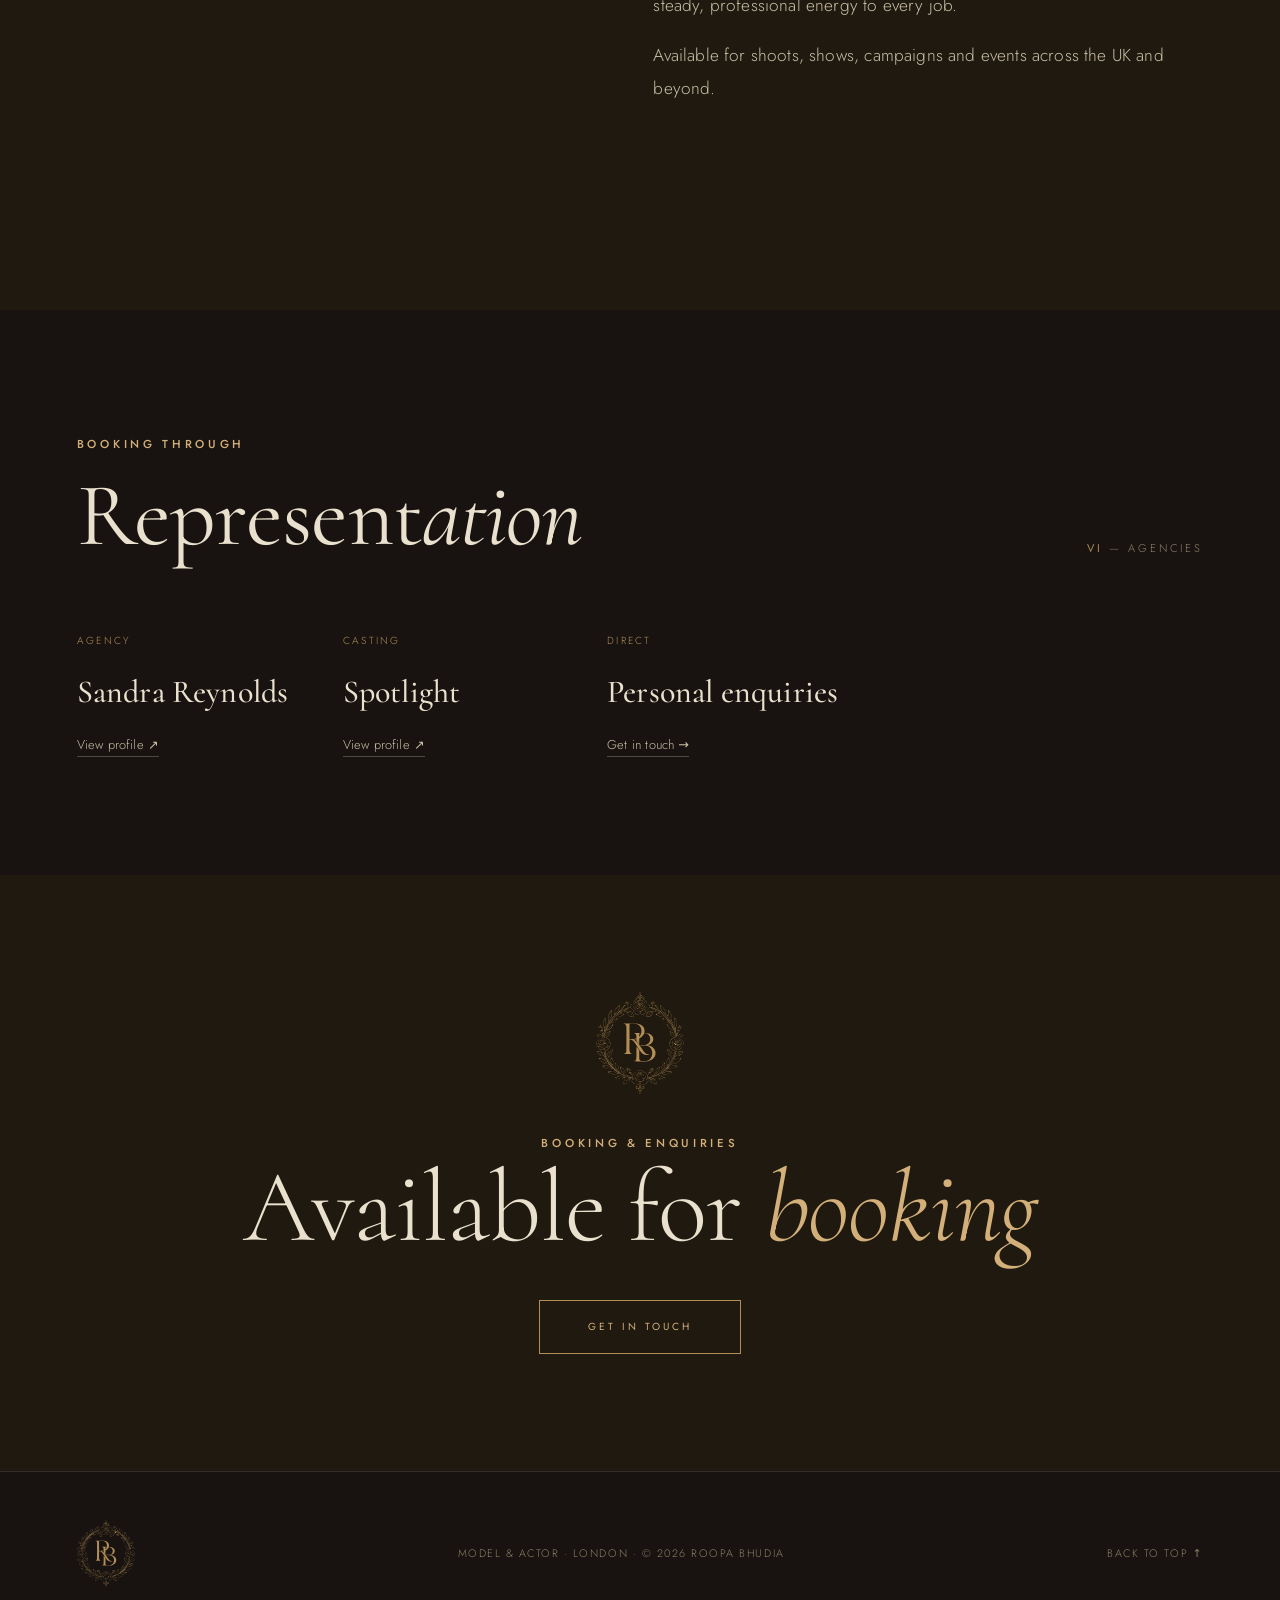
==== commit 734aa86a: "SEO: meta, structured data, canonicals, sitemap, robots, share image" ====
--- a/index.html
+++ b/index.html
@@ -1,20 +1,36 @@
 <!doctype html>
-<html lang="en">
+<html lang="en-GB">
 <head>
 <meta charset="utf-8" />
 <meta name="viewport" content="width=device-width, initial-scale=1" />
 <title>Roopa Bhudia — Model &amp; Actor, London</title>
-<meta name="description" content="Roopa Bhudia is a London-based model and actor. Commercial, editorial, beauty, catwalk and bridal. Booking enquiries welcome." />
+<meta name="description" content="Roopa Bhudia is a London-based model and actor available for fashion, commercial, editorial, beauty, catwalk and bridal work. Represented by Sandra Reynolds. Booking enquiries welcome." />
+<meta name="author" content="Roopa Bhudia" />
+<meta name="robots" content="index, follow, max-image-preview:large" />
+<meta name="theme-color" content="#181310" />
+<link rel="canonical" href="https://roopabhudia.netlify.app/" />
+
+<meta property="og:type" content="website" />
+<meta property="og:site_name" content="Roopa Bhudia" />
 <meta property="og:title" content="Roopa Bhudia — Model &amp; Actor, London" />
-<meta property="og:description" content="London-based model and actor. Commercial to couture, editorial to catwalk." />
-<meta property="og:type" content="website" />
+<meta property="og:description" content="London-based model and actor. Fashion, commercial, editorial, beauty, catwalk and bridal. Booking enquiries welcome." />
+<meta property="og:url" content="https://roopabhudia.netlify.app/" />
+<meta property="og:image" content="https://roopabhudia.netlify.app/assets/img/og-image.jpg" />
+<meta property="og:image:width" content="1200" />
+<meta property="og:image:height" content="630" />
+<meta property="og:locale" content="en_GB" />
+
+<meta name="twitter:card" content="summary_large_image" />
+<meta name="twitter:title" content="Roopa Bhudia — Model &amp; Actor, London" />
+<meta name="twitter:description" content="London-based model and actor. Fashion, commercial, editorial, beauty, catwalk and bridal." />
+<meta name="twitter:image" content="https://roopabhudia.netlify.app/assets/img/og-image.jpg" />
 
 <link rel="icon" href="data:image/svg+xml,%3Csvg xmlns='http://www.w3.org/2000/svg' viewBox='0 0 100 100'%3E%3Crect width='100' height='100' fill='%23181310'/%3E%3Ccircle cx='50' cy='50' r='40' fill='none' stroke='%23b28d55' stroke-width='2'/%3E%3Ctext x='50' y='66' font-family='Georgia,serif' font-style='italic' font-size='40' fill='%23b28d55' text-anchor='middle'%3ERB%3C/text%3E%3C/svg%3E" />
 
 <link rel="preconnect" href="https://fonts.googleapis.com">
 <link rel="preconnect" href="https://fonts.gstatic.com" crossorigin>
 <link href="https://fonts.googleapis.com/css2?family=Cormorant:ital,wght@0,300;0,400;0,500;1,300;1,400&family=Jost:wght@300;400;500&family=Pinyon+Script&display=swap" rel="stylesheet">
-<link rel="stylesheet" href="assets/css/style.css" />
+<link rel="stylesheet" href="assets/css/style.css?v=9" />
 
 <noscript><style>
   .loader{display:none!important}
@@ -30,9 +46,34 @@
   BRAND: crest is assets/logo/crest.svg (from Bloom). An alternate is crest-alt.png.
   Before fully live: confirm stats ("CONFIRM STAT") and booking email ("CONTACT DETAIL").
 -->
+<script type="application/ld+json">
+{
+  "@context":"https://schema.org",
+  "@type":"Person",
+  "name":"Roopa Bhudia",
+  "jobTitle":["Model","Actor"],
+  "gender":"Female",
+  "url":"https://roopabhudia.netlify.app/",
+  "image":"https://roopabhudia.netlify.app/assets/img/og-image.jpg",
+  "address":{"@type":"PostalAddress","addressLocality":"London","addressCountry":"GB"},
+  "worksFor":{"@type":"Organization","name":"Sandra Reynolds Agency","url":"https://www.sandrareynolds.co.uk/model/roopa-bhudia"},
+  "knowsAbout":["Fashion Modelling","Commercial Modelling","Editorial Modelling","Beauty","Catwalk","Bridal","Acting","Presenting"],
+  "sameAs":["https://www.sandrareynolds.co.uk/model/roopa-bhudia","https://www.spotlight.com/profile/0638-0162-1835"]
+}
+</script>
 </head>
 <body class="loading">
 <div class="bgtexture" aria-hidden="true"></div>
+
+<!-- ===== MOBILE MENU (top-level overlay) ===== -->
+<div class="mobile-menu" id="mobileMenu" aria-hidden="true">
+  <button class="mobile-menu__close" id="mmClose" aria-label="Close menu">&times;</button>
+  <a href="#portfolio">Portfolio</a>
+  <a href="#reel">Showreel</a>
+  <a href="#card">Comp Card</a>
+  <a href="#about">About</a>
+  <a href="contact.html">Booking</a>
+</div>
 
 <!-- ===== PRELOADER ===== -->
 <div class="loader" id="loader">
@@ -230,7 +271,7 @@
   <button class="lightbox__nav lightbox__next" id="lbNext" aria-label="Next">&rsaquo;</button>
 </div>
 
-<script src="assets/js/main.js"></script>
+<script src="assets/js/main.js?v=9"></script>
 <script>
   setTimeout(function(){
     if (window.__rbInit) return;
@@ -240,5 +281,17 @@
     document.querySelectorAll('.reveal').forEach(function(e){ e.classList.add('in'); });
   }, 6400);
 </script>
+<script>
+(function(){
+  var b=document.getElementById('burger'),m=document.getElementById('mobileMenu'),c=document.getElementById('mmClose');
+  if(!b||!m)return;
+  function openM(){m.classList.add('open');m.setAttribute('aria-hidden','false');document.body.classList.add('menu-open');b.setAttribute('aria-expanded','true');}
+  function closeM(){m.classList.remove('open');m.setAttribute('aria-hidden','true');document.body.classList.remove('menu-open');b.setAttribute('aria-expanded','false');}
+  b.addEventListener('click',function(){m.classList.contains('open')?closeM():openM();});
+  if(c)c.addEventListener('click',closeM);
+  var a=m.getElementsByTagName('a');for(var i=0;i<a.length;i++)a[i].addEventListener('click',closeM);
+  document.addEventListener('keydown',function(e){if(e.key==='Escape')closeM();});
+})();
+</script>
 </body>
 </html>
--- a/assets/css/style.css
+++ b/assets/css/style.css
@@ -242,15 +242,7 @@
   .about__img{order:-1;max-height:66vh;aspect-ratio:auto}
   .contact-wrap{grid-template-columns:1fr;padding-top:7.5rem}
   .credits{columns:1}
-  .nav__links{position:fixed;top:0;left:0;width:100vw;height:100dvh;z-index:65;background:rgba(24,19,16,.985);backdrop-filter:blur(8px);flex-direction:column;justify-content:center;align-items:center;gap:2.2rem;padding:2rem;transform:translateX(100%);transition:transform .55s var(--ease)}
-  .nav__links.open{transform:none}
-  .nav__links a{font-size:1.4rem;letter-spacing:.16em;opacity:0;transform:translateY(14px);transition:opacity .5s var(--ease),transform .5s var(--ease)}
-  .nav__links.open a{opacity:1;transform:none}
-  .nav__links.open a:nth-child(1){transition-delay:.15s}
-  .nav__links.open a:nth-child(2){transition-delay:.22s}
-  .nav__links.open a:nth-child(3){transition-delay:.29s}
-  .nav__links.open a:nth-child(4){transition-delay:.36s}
-  .nav__links.open a:nth-child(5){transition-delay:.43s}
+  .nav__links{display:none}
   .nav__burger{display:block;z-index:70}
   .nav__mark{font-size:1.55rem;gap:.4rem;min-width:0}
   .nav__crest{width:30px}
@@ -285,3 +277,19 @@
 .nav__burger.open span:nth-child(1){transform:translateY(7.5px) rotate(45deg)}
 .nav__burger.open span:nth-child(2){opacity:0}
 .nav__burger.open span:nth-child(3){transform:translateY(-7.5px) rotate(-45deg)}
+
+/* ---------- TOP-LEVEL MOBILE MENU OVERLAY ---------- */
+.mobile-menu{display:flex;position:fixed;inset:0;z-index:200;flex-direction:column;align-items:center;justify-content:center;gap:2.3rem;background:rgba(20,16,12,.975);backdrop-filter:blur(14px);opacity:0;visibility:hidden;pointer-events:none;transition:opacity .5s ease,visibility .5s}
+.mobile-menu.open{opacity:1;visibility:visible;pointer-events:auto}
+.mobile-menu__close{position:absolute;top:1.5rem;right:1.9rem;background:none;border:0;color:var(--bone);font-size:2.4rem;line-height:1;cursor:pointer;font-weight:300}
+.mobile-menu__close:hover{color:var(--bronze-soft)}
+.mobile-menu a{font-family:var(--serif);font-size:2.1rem;font-weight:300;color:var(--bone);opacity:0;transform:translateY(16px);transition:opacity .5s var(--ease),transform .5s var(--ease)}
+.mobile-menu.open a{opacity:1;transform:none}
+.mobile-menu.open a:nth-child(2){transition-delay:.1s}
+.mobile-menu.open a:nth-child(3){transition-delay:.17s}
+.mobile-menu.open a:nth-child(4){transition-delay:.24s}
+.mobile-menu.open a:nth-child(5){transition-delay:.31s}
+.mobile-menu.open a:nth-child(6){transition-delay:.38s}
+.mobile-menu a:hover{color:var(--bronze-soft)}
+
+@media(min-width:901px){.mobile-menu{display:none}}
